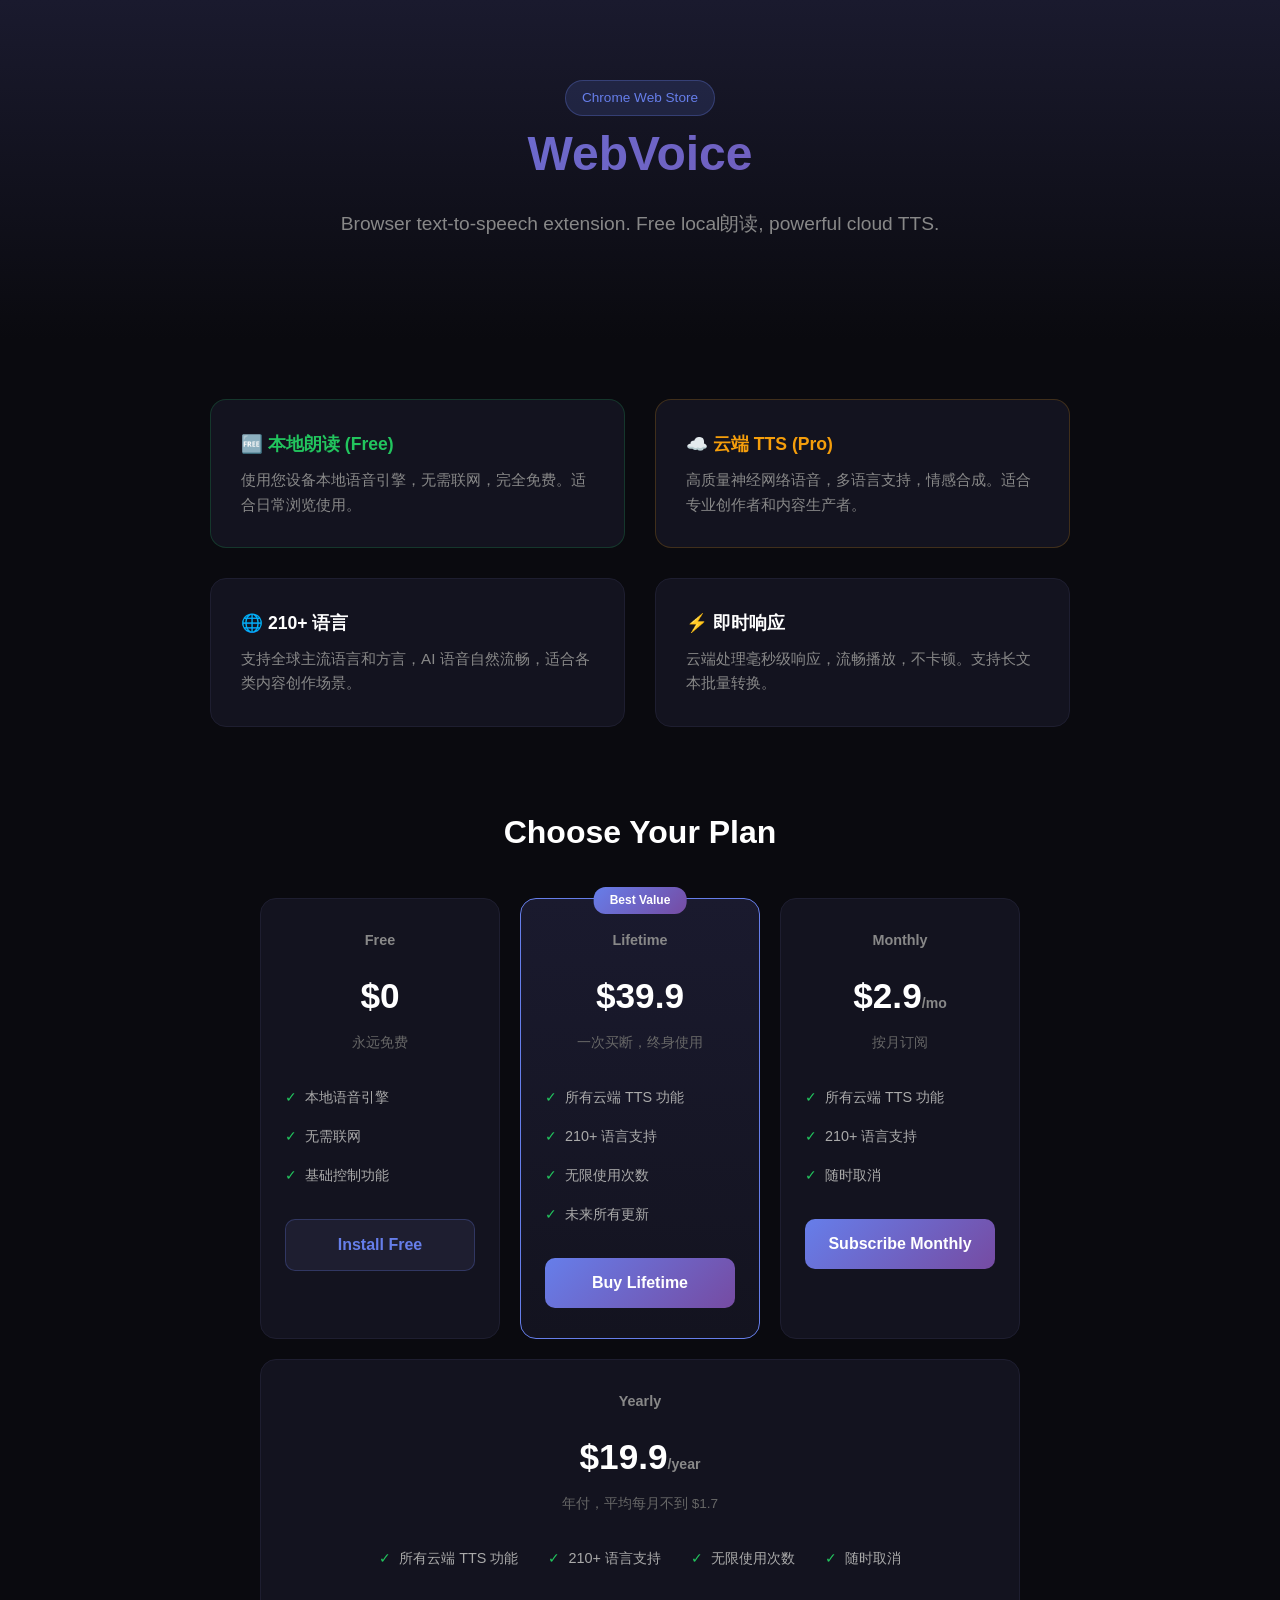
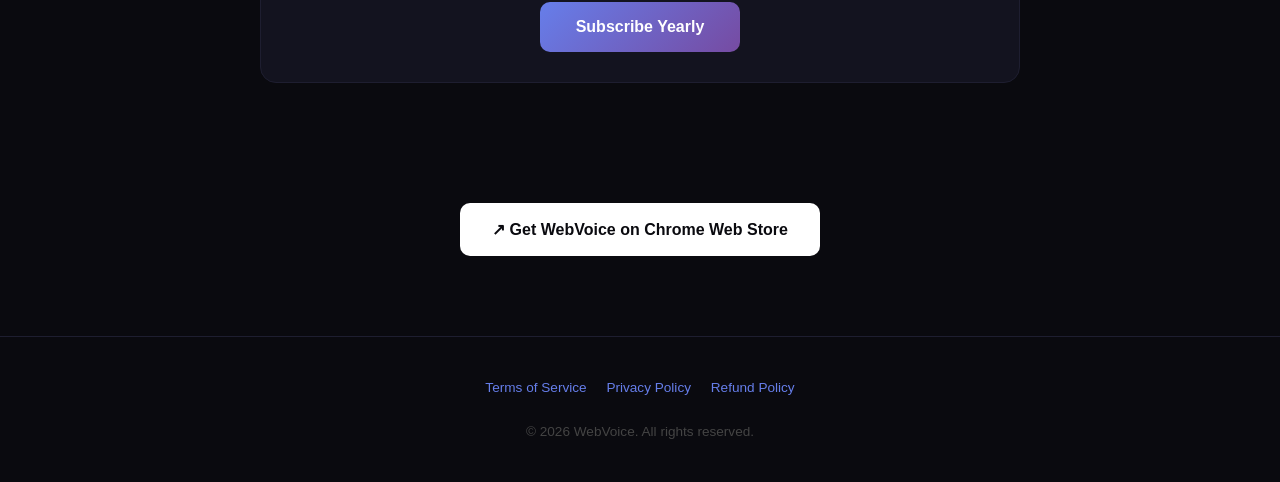
==== index.html @ ed04be39 "Initial: WebVoice landing pages" ====
<!DOCTYPE html>
<html lang="en">
<head>
    <meta charset="UTF-8">
    <meta name="viewport" content="width=device-width, initial-scale=1.0">
    <title>WebVoice – Browser TTS Extension</title>
    <style>
        * { margin: 0; padding: 0; box-sizing: border-box; }
        body {
            font-family: -apple-system, BlinkMacSystemFont, 'Segoe UI', Roboto, sans-serif;
            background: #0a0a0f;
            color: #e0e0e0;
            line-height: 1.6;
        }
        .hero {
            text-align: center;
            padding: 80px 20px 60px;
            background: linear-gradient(180deg, #1a1a2e 0%, #0a0a0f 100%);
        }
        .hero h1 {
            font-size: 3em;
            font-weight: 700;
            background: linear-gradient(135deg, #667eea 0%, #764ba2 100%);
            -webkit-background-clip: text;
            -webkit-text-fill-color: transparent;
            margin-bottom: 16px;
        }
        .hero p {
            font-size: 1.2em;
            color: #888;
            max-width: 600px;
            margin: 0 auto 40px;
        }
        .badge {
            display: inline-block;
            background: rgba(102, 126, 234, 0.15);
            color: #667eea;
            padding: 6px 16px;
            border-radius: 20px;
            font-size: 0.85em;
            border: 1px solid rgba(102, 126, 234, 0.3);
        }
        .features {
            max-width: 900px;
            margin: 0 auto;
            padding: 60px 20px;
            display: grid;
            grid-template-columns: 1fr 1fr;
            gap: 30px;
        }
        .feature {
            background: #13131f;
            border: 1px solid #1e1e30;
            border-radius: 16px;
            padding: 30px;
        }
        .feature h3 {
            color: #fff;
            margin-bottom: 10px;
            font-size: 1.1em;
        }
        .feature p { color: #888; font-size: 0.95em; }
        .feature.free { border-color: #22c55e33; }
        .feature.free h3 { color: #22c55e; }
        .feature.paid { border-color: #f59e0b33; }
        .feature.paid h3 { color: #f59e0b; }
        .pricing {
            max-width: 800px;
            margin: 0 auto;
            padding: 20px 20px 80px;
        }
        .pricing h2 {
            text-align: center;
            font-size: 2em;
            margin-bottom: 40px;
            color: #fff;
        }
        .plans {
            display: grid;
            grid-template-columns: repeat(3, 1fr);
            gap: 20px;
        }
        .plan {
            background: #13131f;
            border: 1px solid #1e1e30;
            border-radius: 16px;
            padding: 30px 24px;
            text-align: center;
            position: relative;
        }
        .plan.popular {
            border-color: #667eea;
            background: linear-gradient(180deg, #1a1a2e 0%, #13131f 100%);
        }
        .plan.popular::before {
            content: "Best Value";
            position: absolute;
            top: -12px;
            left: 50%;
            transform: translateX(-50%);
            background: linear-gradient(135deg, #667eea, #764ba2);
            color: #fff;
            padding: 4px 16px;
            border-radius: 12px;
            font-size: 0.75em;
            font-weight: 600;
        }
        .plan h3 { color: #888; font-size: 0.9em; margin-bottom: 16px; }
        .plan .price {
            font-size: 2.2em;
            font-weight: 700;
            color: #fff;
            margin-bottom: 8px;
        }
        .plan .price span { font-size: 0.4em; color: #888; }
        .plan .desc { color: #666; font-size: 0.85em; margin-bottom: 24px; }
        .plan ul {
            list-style: none;
            text-align: left;
            margin-bottom: 24px;
        }
        .plan ul li {
            padding: 8px 0;
            color: #aaa;
            font-size: 0.9em;
        }
        .plan ul li::before {
            content: "✓";
            color: #22c55e;
            margin-right: 8px;
        }
        .plan-btn {
            display: block;
            width: 100%;
            padding: 12px;
            border-radius: 10px;
            font-weight: 600;
            text-decoration: none;
            text-align: center;
            transition: all 0.2s;
        }
        .plan-btn.primary {
            background: linear-gradient(135deg, #667eea, #764ba2);
            color: #fff;
        }
        .plan-btn.primary:hover { opacity: 0.9; }
        .plan-btn.secondary {
            background: #1e1e30;
            color: #667eea;
            border: 1px solid #667eea44;
        }
        .plan-btn.secondary:hover { background: #1e1e30; border-color: #667eea; }
        .store-link {
            text-align: center;
            padding: 40px 20px 80px;
        }
        .store-link a {
            display: inline-block;
            background: #fff;
            color: #0a0a0f;
            padding: 14px 32px;
            border-radius: 10px;
            font-weight: 600;
            text-decoration: none;
            font-size: 1em;
        }
        footer {
            text-align: center;
            padding: 40px;
            color: #444;
            font-size: 0.85em;
            border-top: 1px solid #1e1e30;
        }
        footer a { color: #667eea; text-decoration: none; margin: 0 8px; }
        @media (max-width: 768px) {
            .plans { grid-template-columns: 1fr; max-width: 360px; margin: 0 auto; }
            .features { grid-template-columns: 1fr; }
            .hero h1 { font-size: 2em; }
        }
    </style>
</head>
<body>
    <div class="hero">
        <span class="badge">Chrome Web Store</span>
        <h1>WebVoice</h1>
        <p>Browser text-to-speech extension. Free local朗读, powerful cloud TTS.</p>
    </div>

    <div class="features">
        <div class="feature free">
            <h3>🆓 本地朗读 (Free)</h3>
            <p>使用您设备本地语音引擎，无需联网，完全免费。适合日常浏览使用。</p>
        </div>
        <div class="feature paid">
            <h3>☁️ 云端 TTS (Pro)</h3>
            <p>高质量神经网络语音，多语言支持，情感合成。适合专业创作者和内容生产者。</p>
        </div>
        <div class="feature">
            <h3>🌐 210+ 语言</h3>
            <p>支持全球主流语言和方言，AI 语音自然流畅，适合各类内容创作场景。</p>
        </div>
        <div class="feature">
            <h3>⚡ 即时响应</h3>
            <p>云端处理毫秒级响应，流畅播放，不卡顿。支持长文本批量转换。</p>
        </div>
    </div>

    <div class="pricing">
        <h2>Choose Your Plan</h2>
        <div class="plans">
            <div class="plan">
                <h3>Free</h3>
                <div class="price">$0</div>
                <p class="desc">永远免费</p>
                <ul>
                    <li>本地语音引擎</li>
                    <li>无需联网</li>
                    <li>基础控制功能</li>
                </ul>
                <a href="https://chrome.google.com/webstore" class="plan-btn secondary">Install Free</a>
            </div>
            <div class="plan popular">
                <h3>Lifetime</h3>
                <div class="price">$39.9</div>
                <p class="desc">一次买断，终身使用</p>
                <ul>
                    <li>所有云端 TTS 功能</li>
                    <li>210+ 语言支持</li>
                    <li>无限使用次数</li>
                    <li>未来所有更新</li>
                </ul>
                <a href="#" class="plan-btn primary" id="lifetime-btn">Buy Lifetime</a>
            </div>
            <div class="plan">
                <h3>Monthly</h3>
                <div class="price">$2.9<span>/mo</span></div>
                <p class="desc">按月订阅</p>
                <ul>
                    <li>所有云端 TTS 功能</li>
                    <li>210+ 语言支持</li>
                    <li>随时取消</li>
                </ul>
                <a href="#" class="plan-btn primary" id="monthly-btn">Subscribe Monthly</a>
            </div>
        </div>
        <div class="plans" style="margin-top: 20px;">
            <div class="plan" style="grid-column: 1 / -1;">
                <h3>Yearly</h3>
                <div class="price">$19.9<span>/year</span></div>
                <p class="desc">年付，平均每月不到 $1.7</p>
                <ul style="display: flex; gap: 30px; justify-content: center; flex-wrap: wrap;">
                    <li>所有云端 TTS 功能</li>
                    <li>210+ 语言支持</li>
                    <li>无限使用次数</li>
                    <li>随时取消</li>
                </ul>
                <a href="#" class="plan-btn primary" id="yearly-btn" style="max-width: 200px; margin: 0 auto;">Subscribe Yearly</a>
            </div>
        </div>
    </div>

    <div class="store-link">
        <a href="https://chrome.google.com/webstore" target="_blank">↗ Get WebVoice on Chrome Web Store</a>
    </div>

    <footer>
        <a href="terms.html">Terms of Service</a>
        <a href="privacy.html">Privacy Policy</a>
        <a href="refund.html">Refund Policy</a>
        <br><br>
        © 2026 WebVoice. All rights reserved.
    </footer>

    <!-- Paddle SDK -->
    <script src="https://cdn.paddle.js/paddle.js"></script>
    <script>
        // Paddle will be configured after you provide your Paddle Vendor ID
        // For now, buttons link to your Paddle pricing page
        document.getElementById('monthly-btn').href = '#monthly';
        document.getElementById('yearly-btn').href = '#yearly';
        document.getElementById('lifetime-btn').href = '#lifetime';
    </script>
</body>
</html>
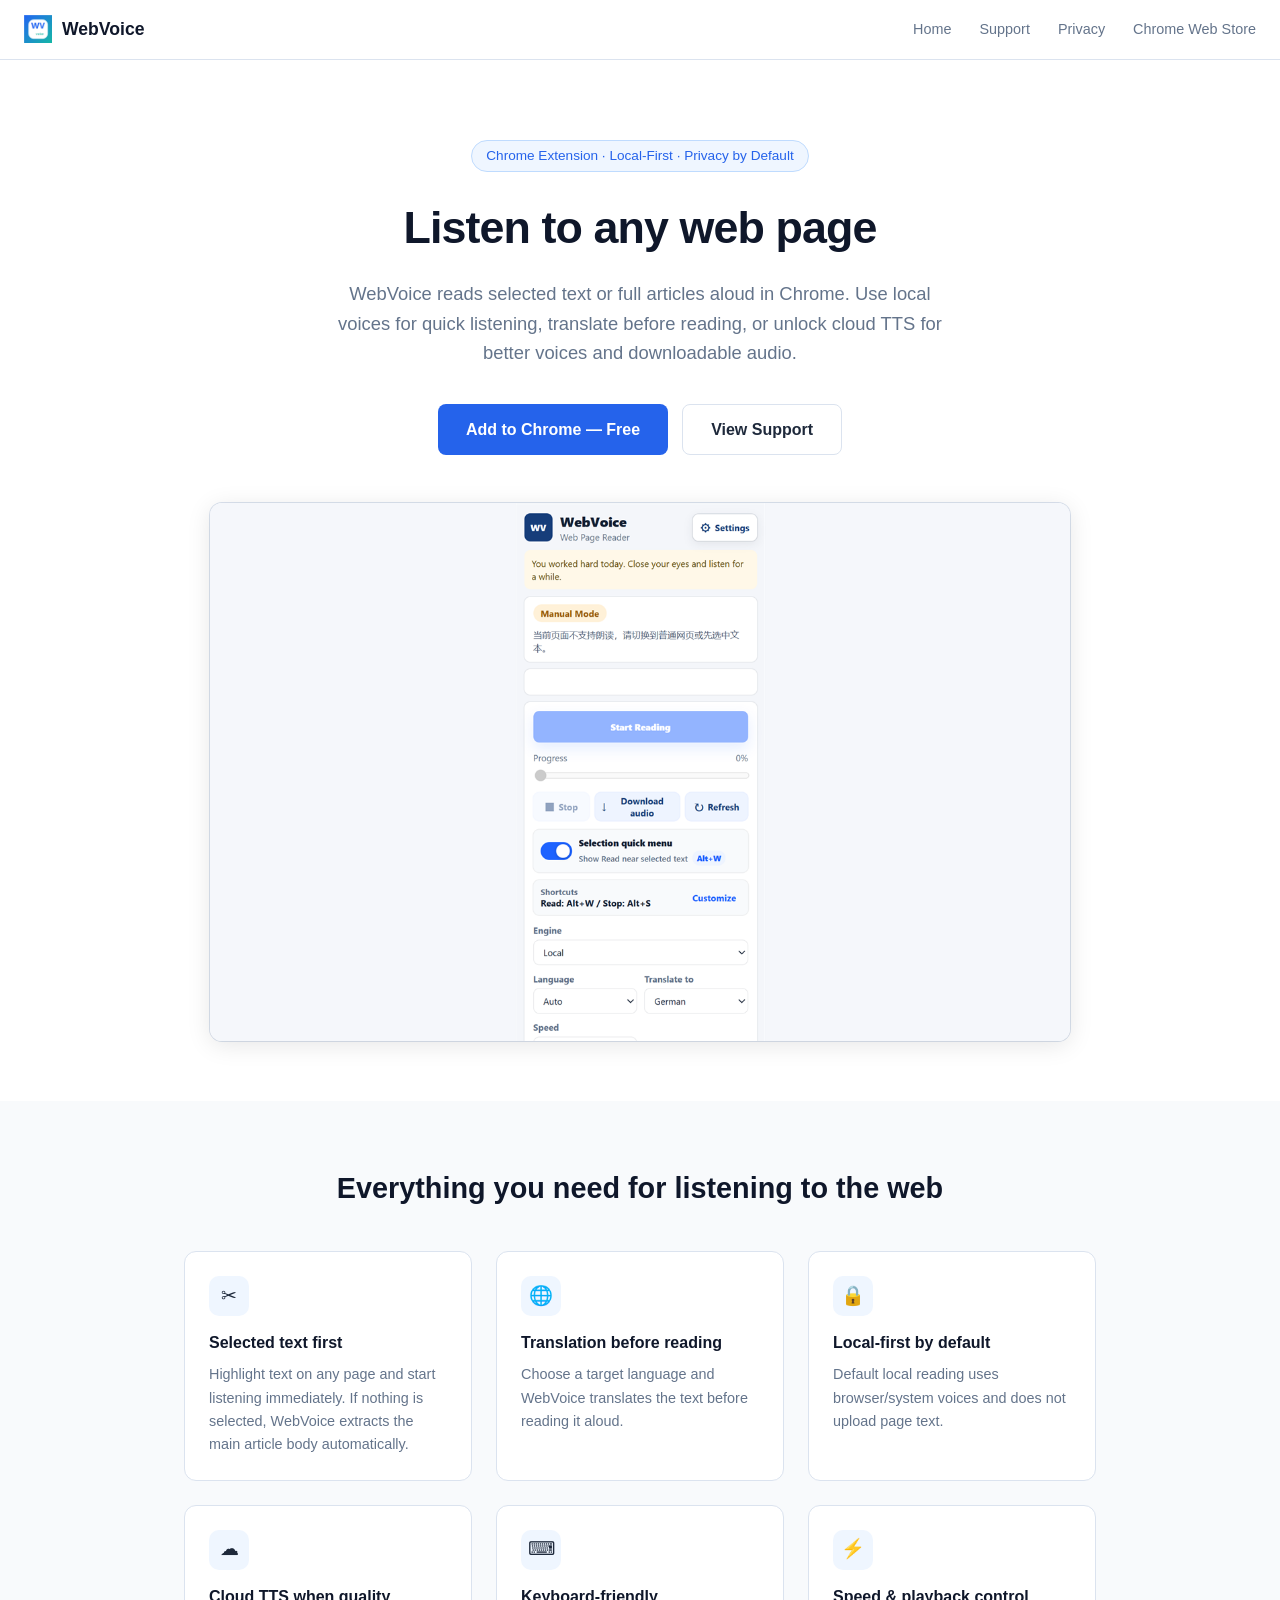
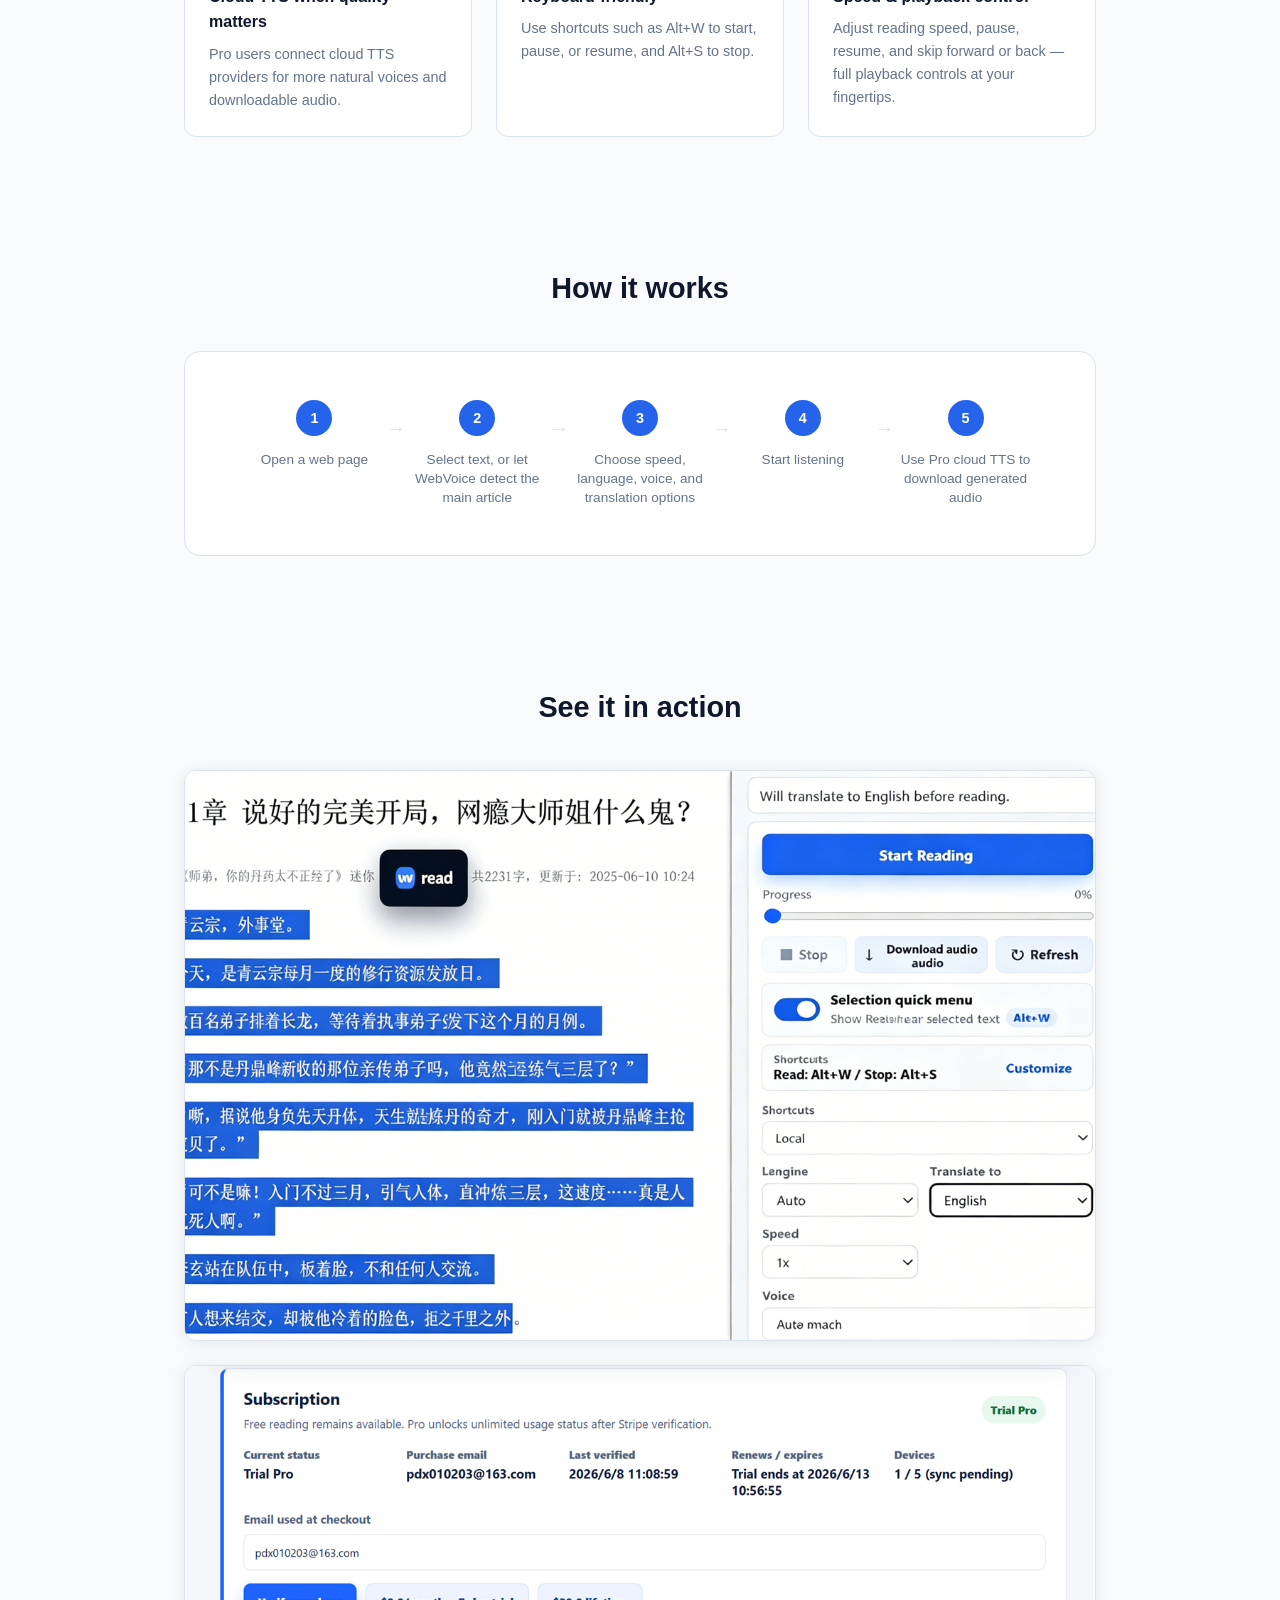
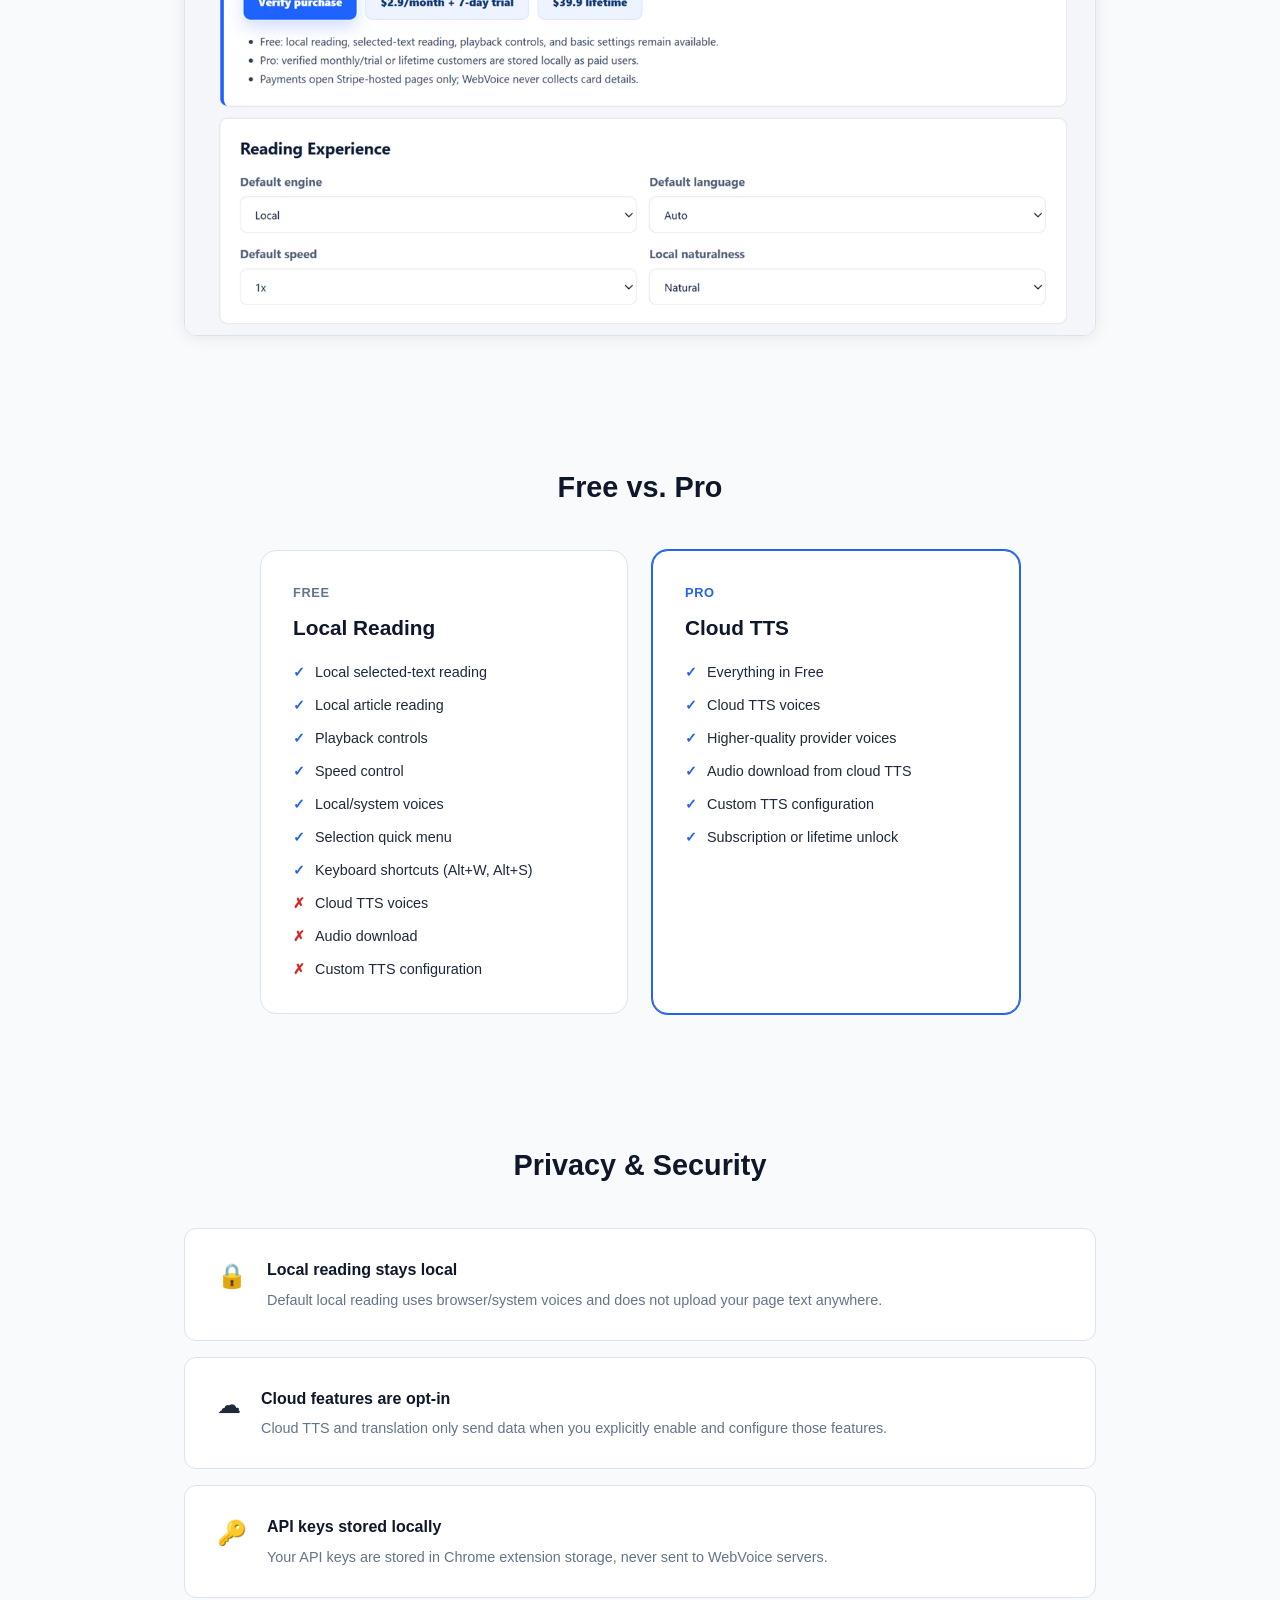
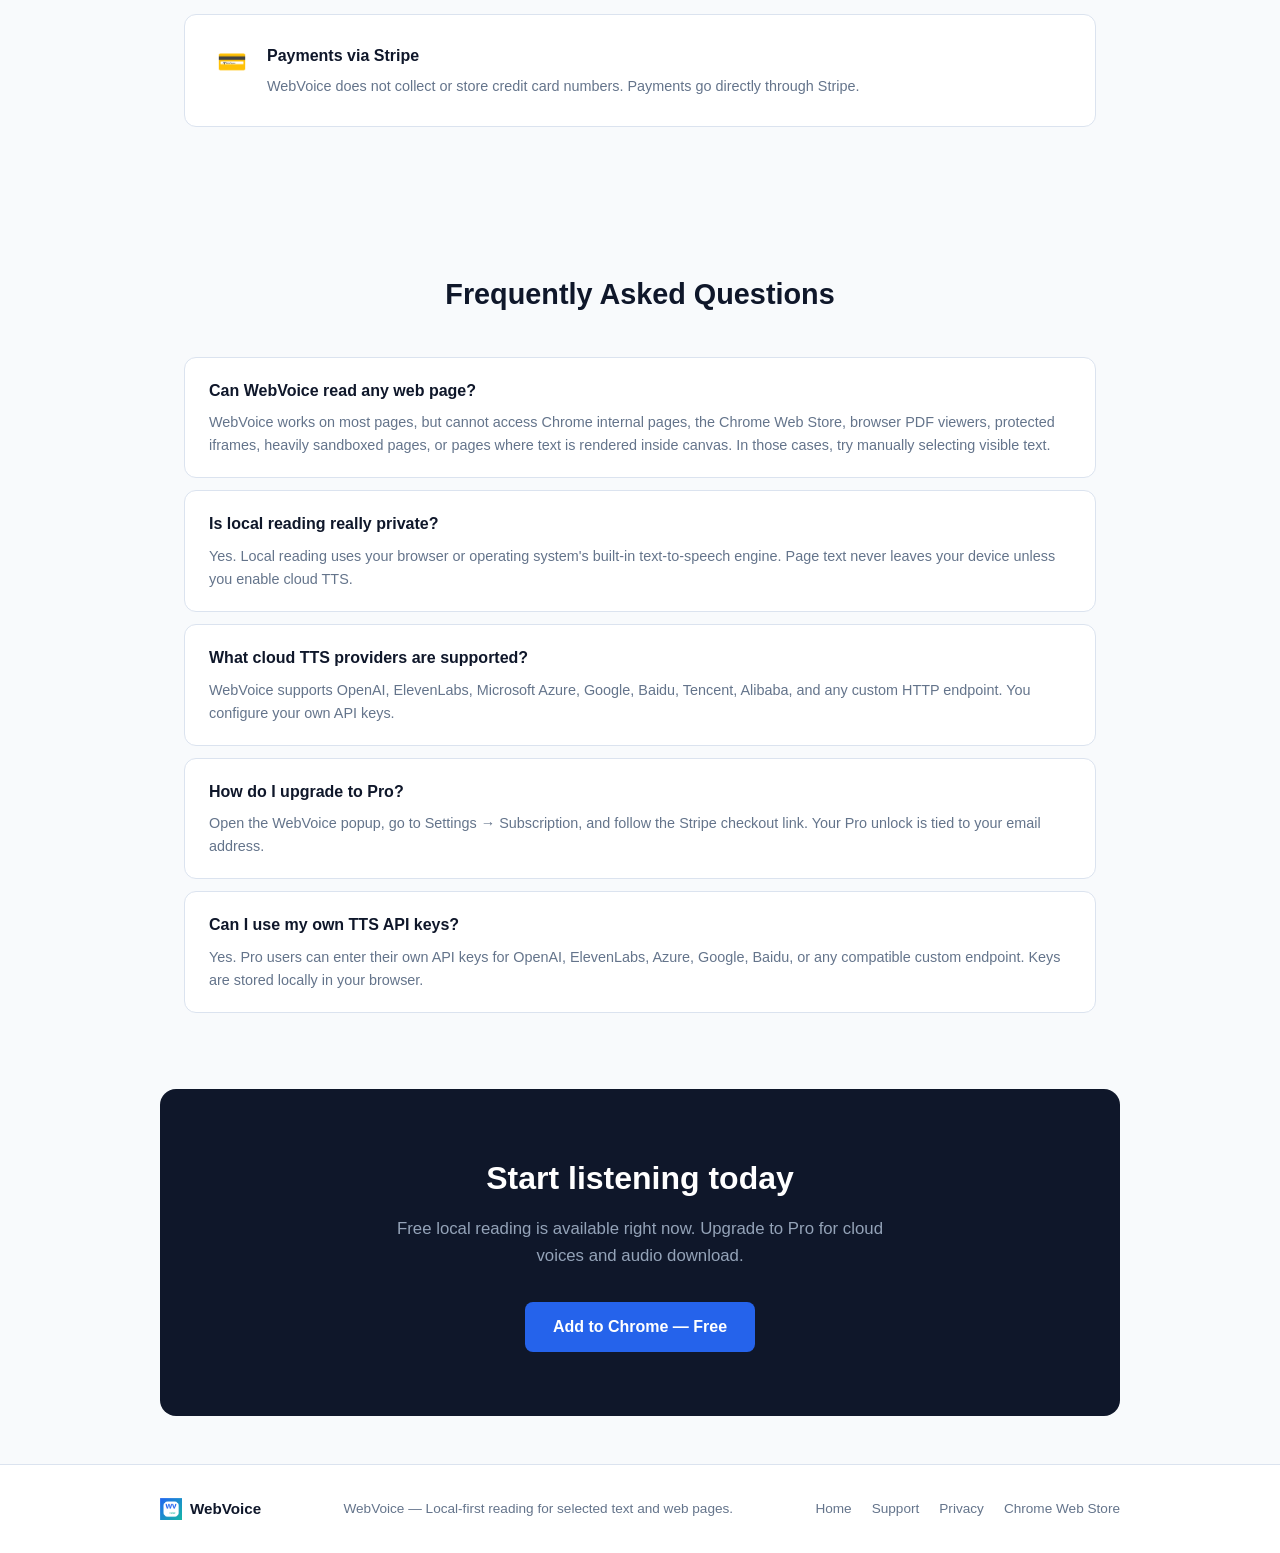
==== commit d8682e80: "Rebuild website: new homepage, support, privacy pages per 2026 brief" ====
--- a/index.html
+++ b/index.html
@@ -3,282 +3,553 @@
 <head>
     <meta charset="UTF-8">
     <meta name="viewport" content="width=device-width, initial-scale=1.0">
-    <title>WebVoice – Browser TTS Extension</title>
+    <title>WebVoice - Web Page Reader | Listen to Any Web Page</title>
+    <meta name="description" content="WebVoice is a Chrome extension that reads selected text and web pages aloud. Translate before reading, choose voices, control speed, and export cloud TTS audio.">
+    <meta name="keywords" content="web page reader, Chrome text to speech extension, read web pages aloud, listen to articles, selected text reader, webpage TTS, translate and read aloud, cloud TTS Chrome extension, download text to speech audio">
+    <meta property="og:title" content="WebVoice - Listen to Any Web Page">
+    <meta property="og:description" content="Read selected text or full articles aloud with local and cloud text-to-speech.">
+    <meta property="og:image" content="assets/promo-marquee-1400x560.png">
     <style>
         * { margin: 0; padding: 0; box-sizing: border-box; }
+        :root {
+            --brand-blue: #2563eb;
+            --deep-navy: #0f172a;
+            --text: #1e293b;
+            --muted: #64748b;
+            --surface: #ffffff;
+            --bg: #f8fafc;
+            --border: #dbe3ef;
+        }
         body {
             font-family: -apple-system, BlinkMacSystemFont, 'Segoe UI', Roboto, sans-serif;
-            background: #0a0a0f;
-            color: #e0e0e0;
+            background: var(--bg);
+            color: var(--text);
             line-height: 1.6;
         }
+        a { color: var(--brand-blue); text-decoration: none; }
+        a:hover { text-decoration: underline; }
+
+        /* Nav */
+        nav {
+            background: var(--surface);
+            border-bottom: 1px solid var(--border);
+            padding: 0 24px;
+            display: flex;
+            align-items: center;
+            justify-content: space-between;
+            height: 60px;
+            position: sticky;
+            top: 0;
+            z-index: 100;
+        }
+        .nav-brand {
+            display: flex;
+            align-items: center;
+            gap: 10px;
+            font-weight: 700;
+            font-size: 1.1em;
+            color: var(--deep-navy);
+        }
+        .nav-brand img { width: 28px; height: 28px; }
+        .nav-links { display: flex; gap: 28px; font-size: 0.9em; }
+        .nav-links a { color: var(--muted); }
+        .nav-links a:hover { color: var(--brand-blue); text-decoration: none; }
+
+        /* Hero */
         .hero {
+            background: var(--surface);
+            padding: 80px 24px 60px;
             text-align: center;
-            padding: 80px 20px 60px;
-            background: linear-gradient(180deg, #1a1a2e 0%, #0a0a0f 100%);
-        }
-        .hero h1 {
-            font-size: 3em;
-            font-weight: 700;
-            background: linear-gradient(135deg, #667eea 0%, #764ba2 100%);
-            -webkit-background-clip: text;
-            -webkit-text-fill-color: transparent;
-            margin-bottom: 16px;
-        }
-        .hero p {
-            font-size: 1.2em;
-            color: #888;
-            max-width: 600px;
-            margin: 0 auto 40px;
-        }
-        .badge {
+        }
+        .hero-badge {
             display: inline-block;
-            background: rgba(102, 126, 234, 0.15);
-            color: #667eea;
-            padding: 6px 16px;
+            background: #eff6ff;
+            color: var(--brand-blue);
+            padding: 4px 14px;
             border-radius: 20px;
             font-size: 0.85em;
-            border: 1px solid rgba(102, 126, 234, 0.3);
-        }
-        .features {
-            max-width: 900px;
-            margin: 0 auto;
-            padding: 60px 20px;
+            font-weight: 500;
+            margin-bottom: 20px;
+            border: 1px solid #bfdbfe;
+        }
+        .hero h1 {
+            font-size: 2.8em;
+            font-weight: 800;
+            color: var(--deep-navy);
+            margin-bottom: 16px;
+            letter-spacing: -0.02em;
+        }
+        .hero p {
+            font-size: 1.15em;
+            color: var(--muted);
+            max-width: 620px;
+            margin: 0 auto 36px;
+        }
+        .hero-cta {
+            display: flex;
+            gap: 14px;
+            justify-content: center;
+            flex-wrap: wrap;
+        }
+        .btn-primary {
+            background: var(--brand-blue);
+            color: white;
+            padding: 12px 28px;
+            border-radius: 8px;
+            font-weight: 600;
+            font-size: 1em;
+            display: inline-flex;
+            align-items: center;
+            gap: 8px;
+        }
+        .btn-primary:hover { background: #1d4ed8; text-decoration: none; }
+        .btn-secondary {
+            background: var(--surface);
+            color: var(--text);
+            padding: 12px 28px;
+            border-radius: 8px;
+            font-weight: 600;
+            font-size: 1em;
+            border: 1px solid var(--border);
+            display: inline-flex;
+            align-items: center;
+            gap: 8px;
+        }
+        .btn-secondary:hover { background: var(--bg); text-decoration: none; }
+        .hero-screenshot {
+            max-width: 860px;
+            margin: 48px auto 0;
+            border-radius: 12px;
+            overflow: hidden;
+            box-shadow: 0 4px 24px rgba(0,0,0,0.10), 0 0 0 1px var(--border);
+        }
+        .hero-screenshot img { width: 100%; height: auto; display: block; }
+
+        /* Section */
+        section { max-width: 960px; margin: 0 auto; padding: 64px 24px; }
+        .section-title {
+            text-align: center;
+            font-size: 1.8em;
+            font-weight: 700;
+            color: var(--deep-navy);
+            margin-bottom: 40px;
+        }
+
+        /* Features */
+        .features-grid {
+            display: grid;
+            grid-template-columns: repeat(auto-fit, minmax(260px, 1fr));
+            gap: 24px;
+        }
+        .feature-card {
+            background: var(--surface);
+            border: 1px solid var(--border);
+            border-radius: 12px;
+            padding: 24px;
+        }
+        .feature-icon {
+            width: 40px;
+            height: 40px;
+            background: #eff6ff;
+            border-radius: 10px;
+            display: flex;
+            align-items: center;
+            justify-content: center;
+            margin-bottom: 14px;
+            font-size: 1.2em;
+        }
+        .feature-card h3 { font-size: 1em; font-weight: 700; color: var(--deep-navy); margin-bottom: 8px; }
+        .feature-card p { font-size: 0.9em; color: var(--muted); }
+
+        /* How it works */
+        .how-it-works {
+            background: var(--surface);
+            border-radius: 16px;
+            border: 1px solid var(--border);
+            padding: 48px;
+            display: grid;
+            grid-template-columns: repeat(5, 1fr);
+            gap: 0;
+            text-align: center;
+        }
+        .step { position: relative; padding: 0 12px; }
+        .step-num {
+            width: 36px;
+            height: 36px;
+            background: var(--brand-blue);
+            color: white;
+            border-radius: 50%;
+            display: flex;
+            align-items: center;
+            justify-content: center;
+            font-weight: 700;
+            font-size: 0.9em;
+            margin: 0 auto 14px;
+        }
+        .step p { font-size: 0.85em; color: var(--muted); line-height: 1.4; }
+        .step-arrow {
+            position: absolute;
+            right: -10px;
+            top: 14px;
+            color: var(--border);
+            font-size: 1.2em;
+        }
+        .step:last-child .step-arrow { display: none; }
+
+        /* Screenshots */
+        .screenshots {
+            display: flex;
+            flex-direction: column;
+            gap: 24px;
+        }
+        .screenshot-img {
+            width: 100%;
+            border-radius: 12px;
+            overflow: hidden;
+            box-shadow: 0 2px 16px rgba(0,0,0,0.08);
+            border: 1px solid var(--border);
+        }
+        .screenshot-img img { width: 100%; height: auto; display: block; }
+
+        /* Free vs Pro */
+        .pricing-table {
             display: grid;
             grid-template-columns: 1fr 1fr;
-            gap: 30px;
-        }
-        .feature {
-            background: #13131f;
-            border: 1px solid #1e1e30;
+            gap: 24px;
+            max-width: 760px;
+            margin: 0 auto;
+        }
+        .pricing-card {
+            background: var(--surface);
+            border: 1px solid var(--border);
             border-radius: 16px;
-            padding: 30px;
-        }
-        .feature h3 {
-            color: #fff;
-            margin-bottom: 10px;
-            font-size: 1.1em;
-        }
-        .feature p { color: #888; font-size: 0.95em; }
-        .feature.free { border-color: #22c55e33; }
-        .feature.free h3 { color: #22c55e; }
-        .feature.paid { border-color: #f59e0b33; }
-        .feature.paid h3 { color: #f59e0b; }
-        .pricing {
-            max-width: 800px;
+            padding: 32px;
+        }
+        .pricing-card.pro {
+            border-color: var(--brand-blue);
+            box-shadow: 0 0 0 1px var(--brand-blue);
+        }
+        .pricing-label {
+            font-size: 0.8em;
+            font-weight: 700;
+            text-transform: uppercase;
+            letter-spacing: 0.05em;
+            color: var(--muted);
+            margin-bottom: 8px;
+        }
+        .pricing-card.pro .pricing-label { color: var(--brand-blue); }
+        .pricing-title { font-size: 1.3em; font-weight: 700; color: var(--deep-navy); margin-bottom: 16px; }
+        .pricing-list { list-style: none; display: flex; flex-direction: column; gap: 10px; }
+        .pricing-list li { font-size: 0.9em; color: var(--text); display: flex; align-items: center; gap: 10px; }
+        .pricing-list li::before { content: "✓"; color: var(--brand-blue); font-weight: 700; }
+        .pricing-list li.negative::before { content: "✗"; color: #dc2626; }
+
+        /* Privacy */
+        .privacy-row {
+            background: var(--surface);
+            border: 1px solid var(--border);
+            border-radius: 12px;
+            padding: 28px 32px;
+            display: flex;
+            gap: 20px;
+            align-items: flex-start;
+            margin-bottom: 16px;
+        }
+        .privacy-icon { font-size: 1.5em; flex-shrink: 0; }
+        .privacy-row h3 { font-size: 1em; font-weight: 700; color: var(--deep-navy); margin-bottom: 6px; }
+        .privacy-row p { font-size: 0.9em; color: var(--muted); }
+
+        /* FAQ */
+        .faq-item {
+            background: var(--surface);
+            border: 1px solid var(--border);
+            border-radius: 12px;
+            padding: 20px 24px;
+            margin-bottom: 12px;
+        }
+        .faq-item h3 { font-size: 1em; font-weight: 700; color: var(--deep-navy); margin-bottom: 8px; }
+        .faq-item p { font-size: 0.9em; color: var(--muted); }
+
+        /* Final CTA */
+        .final-cta {
+            background: var(--deep-navy);
+            border-radius: 16px;
+            padding: 64px 24px;
+            text-align: center;
+            color: white;
+        }
+        .final-cta h2 { font-size: 2em; font-weight: 800; margin-bottom: 12px; }
+        .final-cta p { color: #94a3b8; font-size: 1.05em; margin-bottom: 32px; max-width: 500px; margin-left: auto; margin-right: auto; }
+        .final-cta .btn-primary { background: var(--brand-blue); }
+
+        /* Footer */
+        footer {
+            background: var(--surface);
+            border-top: 1px solid var(--border);
+            padding: 32px 24px;
+        }
+        .footer-inner {
+            max-width: 960px;
             margin: 0 auto;
-            padding: 20px 20px 80px;
-        }
-        .pricing h2 {
-            text-align: center;
-            font-size: 2em;
-            margin-bottom: 40px;
-            color: #fff;
-        }
-        .plans {
-            display: grid;
-            grid-template-columns: repeat(3, 1fr);
-            gap: 20px;
-        }
-        .plan {
-            background: #13131f;
-            border: 1px solid #1e1e30;
-            border-radius: 16px;
-            padding: 30px 24px;
-            text-align: center;
-            position: relative;
-        }
-        .plan.popular {
-            border-color: #667eea;
-            background: linear-gradient(180deg, #1a1a2e 0%, #13131f 100%);
-        }
-        .plan.popular::before {
-            content: "Best Value";
-            position: absolute;
-            top: -12px;
-            left: 50%;
-            transform: translateX(-50%);
-            background: linear-gradient(135deg, #667eea, #764ba2);
-            color: #fff;
-            padding: 4px 16px;
-            border-radius: 12px;
-            font-size: 0.75em;
+            display: flex;
+            align-items: center;
+            justify-content: space-between;
+            flex-wrap: wrap;
+            gap: 16px;
+        }
+        .footer-brand {
+            display: flex;
+            align-items: center;
+            gap: 8px;
             font-weight: 600;
-        }
-        .plan h3 { color: #888; font-size: 0.9em; margin-bottom: 16px; }
-        .plan .price {
-            font-size: 2.2em;
-            font-weight: 700;
-            color: #fff;
-            margin-bottom: 8px;
-        }
-        .plan .price span { font-size: 0.4em; color: #888; }
-        .plan .desc { color: #666; font-size: 0.85em; margin-bottom: 24px; }
-        .plan ul {
-            list-style: none;
-            text-align: left;
-            margin-bottom: 24px;
-        }
-        .plan ul li {
-            padding: 8px 0;
-            color: #aaa;
-            font-size: 0.9em;
-        }
-        .plan ul li::before {
-            content: "✓";
-            color: #22c55e;
-            margin-right: 8px;
-        }
-        .plan-btn {
-            display: block;
-            width: 100%;
-            padding: 12px;
-            border-radius: 10px;
-            font-weight: 600;
-            text-decoration: none;
-            text-align: center;
-            transition: all 0.2s;
-        }
-        .plan-btn.primary {
-            background: linear-gradient(135deg, #667eea, #764ba2);
-            color: #fff;
-        }
-        .plan-btn.primary:hover { opacity: 0.9; }
-        .plan-btn.secondary {
-            background: #1e1e30;
-            color: #667eea;
-            border: 1px solid #667eea44;
-        }
-        .plan-btn.secondary:hover { background: #1e1e30; border-color: #667eea; }
-        .store-link {
-            text-align: center;
-            padding: 40px 20px 80px;
-        }
-        .store-link a {
-            display: inline-block;
-            background: #fff;
-            color: #0a0a0f;
-            padding: 14px 32px;
-            border-radius: 10px;
-            font-weight: 600;
-            text-decoration: none;
-            font-size: 1em;
-        }
-        footer {
-            text-align: center;
-            padding: 40px;
-            color: #444;
-            font-size: 0.85em;
-            border-top: 1px solid #1e1e30;
-        }
-        footer a { color: #667eea; text-decoration: none; margin: 0 8px; }
+            color: var(--deep-navy);
+            font-size: 0.95em;
+        }
+        .footer-brand img { width: 22px; height: 22px; }
+        .footer-text { font-size: 0.85em; color: var(--muted); }
+        .footer-links { display: flex; gap: 20px; font-size: 0.85em; }
+        .footer-links a { color: var(--muted); }
+        .footer-links a:hover { color: var(--brand-blue); text-decoration: none; }
+
         @media (max-width: 768px) {
-            .plans { grid-template-columns: 1fr; max-width: 360px; margin: 0 auto; }
-            .features { grid-template-columns: 1fr; }
-            .hero h1 { font-size: 2em; }
+            .how-it-works { grid-template-columns: 1fr; gap: 24px; }
+            .step-arrow { display: none; }
+            .pricing-table { grid-template-columns: 1fr; }
+            .nav-links { gap: 16px; }
         }
     </style>
 </head>
 <body>
-    <div class="hero">
-        <span class="badge">Chrome Web Store</span>
-        <h1>WebVoice</h1>
-        <p>Browser text-to-speech extension. Free local朗读, powerful cloud TTS.</p>
-    </div>
-
-    <div class="features">
-        <div class="feature free">
-            <h3>🆓 本地朗读 (Free)</h3>
-            <p>使用您设备本地语音引擎，无需联网，完全免费。适合日常浏览使用。</p>
-        </div>
-        <div class="feature paid">
-            <h3>☁️ 云端 TTS (Pro)</h3>
-            <p>高质量神经网络语音，多语言支持，情感合成。适合专业创作者和内容生产者。</p>
-        </div>
-        <div class="feature">
-            <h3>🌐 210+ 语言</h3>
-            <p>支持全球主流语言和方言，AI 语音自然流畅，适合各类内容创作场景。</p>
-        </div>
-        <div class="feature">
-            <h3>⚡ 即时响应</h3>
-            <p>云端处理毫秒级响应，流畅播放，不卡顿。支持长文本批量转换。</p>
-        </div>
-    </div>
-
-    <div class="pricing">
-        <h2>Choose Your Plan</h2>
-        <div class="plans">
-            <div class="plan">
-                <h3>Free</h3>
-                <div class="price">$0</div>
-                <p class="desc">永远免费</p>
-                <ul>
-                    <li>本地语音引擎</li>
-                    <li>无需联网</li>
-                    <li>基础控制功能</li>
-                </ul>
-                <a href="https://chrome.google.com/webstore" class="plan-btn secondary">Install Free</a>
-            </div>
-            <div class="plan popular">
-                <h3>Lifetime</h3>
-                <div class="price">$39.9</div>
-                <p class="desc">一次买断，终身使用</p>
-                <ul>
-                    <li>所有云端 TTS 功能</li>
-                    <li>210+ 语言支持</li>
-                    <li>无限使用次数</li>
-                    <li>未来所有更新</li>
-                </ul>
-                <a href="#" class="plan-btn primary" id="lifetime-btn">Buy Lifetime</a>
-            </div>
-            <div class="plan">
-                <h3>Monthly</h3>
-                <div class="price">$2.9<span>/mo</span></div>
-                <p class="desc">按月订阅</p>
-                <ul>
-                    <li>所有云端 TTS 功能</li>
-                    <li>210+ 语言支持</li>
-                    <li>随时取消</li>
-                </ul>
-                <a href="#" class="plan-btn primary" id="monthly-btn">Subscribe Monthly</a>
-            </div>
-        </div>
-        <div class="plans" style="margin-top: 20px;">
-            <div class="plan" style="grid-column: 1 / -1;">
-                <h3>Yearly</h3>
-                <div class="price">$19.9<span>/year</span></div>
-                <p class="desc">年付，平均每月不到 $1.7</p>
-                <ul style="display: flex; gap: 30px; justify-content: center; flex-wrap: wrap;">
-                    <li>所有云端 TTS 功能</li>
-                    <li>210+ 语言支持</li>
-                    <li>无限使用次数</li>
-                    <li>随时取消</li>
-                </ul>
-                <a href="#" class="plan-btn primary" id="yearly-btn" style="max-width: 200px; margin: 0 auto;">Subscribe Yearly</a>
-            </div>
-        </div>
-    </div>
-
-    <div class="store-link">
-        <a href="https://chrome.google.com/webstore" target="_blank">↗ Get WebVoice on Chrome Web Store</a>
-    </div>
-
-    <footer>
-        <a href="terms.html">Terms of Service</a>
-        <a href="privacy.html">Privacy Policy</a>
-        <a href="refund.html">Refund Policy</a>
-        <br><br>
-        © 2026 WebVoice. All rights reserved.
-    </footer>
-
-    <!-- Paddle SDK -->
-    <script src="https://cdn.paddle.js/paddle.js"></script>
-    <script>
-        // Paddle will be configured after you provide your Paddle Vendor ID
-        // For now, buttons link to your Paddle pricing page
-        document.getElementById('monthly-btn').href = '#monthly';
-        document.getElementById('yearly-btn').href = '#yearly';
-        document.getElementById('lifetime-btn').href = '#lifetime';
-    </script>
+
+<!-- Nav -->
+<nav>
+    <div class="nav-brand">
+        <img src="assets/webvoice-icon-128.png" alt="WebVoice">
+        <span>WebVoice</span>
+    </div>
+    <div class="nav-links">
+        <a href="index.html">Home</a>
+        <a href="support/">Support</a>
+        <a href="privacy/">Privacy</a>
+        <a href="CHROME_WEB_STORE_URL_HERE">Chrome Web Store</a>
+    </div>
+</nav>
+
+<!-- Hero -->
+<div class="hero">
+    <div class="hero-badge">Chrome Extension · Local-First · Privacy by Default</div>
+    <h1>Listen to any web page</h1>
+    <p>WebVoice reads selected text or full articles aloud in Chrome. Use local voices for quick listening, translate before reading, or unlock cloud TTS for better voices and downloadable audio.</p>
+    <div class="hero-cta">
+        <a href="CHROME_WEB_STORE_URL_HERE" class="btn-primary">
+            Add to Chrome — Free
+        </a>
+        <a href="support/" class="btn-secondary">
+            View Support
+        </a>
+    </div>
+    <div class="hero-screenshot">
+        <img src="assets/screenshot-popup-main-1280x800.png" alt="WebVoice main popup">
+    </div>
+</div>
+
+<!-- Features -->
+<section>
+    <h2 class="section-title">Everything you need for listening to the web</h2>
+    <div class="features-grid">
+        <div class="feature-card">
+            <div class="feature-icon">✂</div>
+            <h3>Selected text first</h3>
+            <p>Highlight text on any page and start listening immediately. If nothing is selected, WebVoice extracts the main article body automatically.</p>
+        </div>
+        <div class="feature-card">
+            <div class="feature-icon">🌐</div>
+            <h3>Translation before reading</h3>
+            <p>Choose a target language and WebVoice translates the text before reading it aloud.</p>
+        </div>
+        <div class="feature-card">
+            <div class="feature-icon">🔒</div>
+            <h3>Local-first by default</h3>
+            <p>Default local reading uses browser/system voices and does not upload page text.</p>
+        </div>
+        <div class="feature-card">
+            <div class="feature-icon">☁</div>
+            <h3>Cloud TTS when quality matters</h3>
+            <p>Pro users connect cloud TTS providers for more natural voices and downloadable audio.</p>
+        </div>
+        <div class="feature-card">
+            <div class="feature-icon">⌨</div>
+            <h3>Keyboard-friendly</h3>
+            <p>Use shortcuts such as Alt+W to start, pause, or resume, and Alt+S to stop.</p>
+        </div>
+        <div class="feature-card">
+            <div class="feature-icon">⚡</div>
+            <h3>Speed &amp; playback control</h3>
+            <p>Adjust reading speed, pause, resume, and skip forward or back — full playback controls at your fingertips.</p>
+        </div>
+    </div>
+</section>
+
+<!-- How it works -->
+<section>
+    <h2 class="section-title">How it works</h2>
+    <div class="how-it-works">
+        <div class="step">
+            <div class="step-num">1</div>
+            <p>Open a web page</p>
+            <span class="step-arrow">→</span>
+        </div>
+        <div class="step">
+            <div class="step-num">2</div>
+            <p>Select text, or let WebVoice detect the main article</p>
+            <span class="step-arrow">→</span>
+        </div>
+        <div class="step">
+            <div class="step-num">3</div>
+            <p>Choose speed, language, voice, and translation options</p>
+            <span class="step-arrow">→</span>
+        </div>
+        <div class="step">
+            <div class="step-num">4</div>
+            <p>Start listening</p>
+            <span class="step-arrow">→</span>
+        </div>
+        <div class="step">
+            <div class="step-num">5</div>
+            <p>Use Pro cloud TTS to download generated audio</p>
+        </div>
+    </div>
+</section>
+
+<!-- Screenshots -->
+<section>
+    <h2 class="section-title">See it in action</h2>
+    <div class="screenshots">
+        <div class="screenshot-img">
+            <img src="assets/screenshot-selection-translation-1280x800.png" alt="Selection and translation reading">
+        </div>
+        <div class="screenshot-img">
+            <img src="assets/screenshot-settings-subscription-1280x800.png" alt="Settings and subscription">
+        </div>
+    </div>
+</section>
+
+<!-- Free vs Pro -->
+<section>
+    <h2 class="section-title">Free vs. Pro</h2>
+    <div class="pricing-table">
+        <div class="pricing-card">
+            <div class="pricing-label">Free</div>
+            <div class="pricing-title">Local Reading</div>
+            <ul class="pricing-list">
+                <li>Local selected-text reading</li>
+                <li>Local article reading</li>
+                <li>Playback controls</li>
+                <li>Speed control</li>
+                <li>Local/system voices</li>
+                <li>Selection quick menu</li>
+                <li>Keyboard shortcuts (Alt+W, Alt+S)</li>
+                <li class="negative">Cloud TTS voices</li>
+                <li class="negative">Audio download</li>
+                <li class="negative">Custom TTS configuration</li>
+            </ul>
+        </div>
+        <div class="pricing-card pro">
+            <div class="pricing-label">Pro</div>
+            <div class="pricing-title">Cloud TTS</div>
+            <ul class="pricing-list">
+                <li>Everything in Free</li>
+                <li>Cloud TTS voices</li>
+                <li>Higher-quality provider voices</li>
+                <li>Audio download from cloud TTS</li>
+                <li>Custom TTS configuration</li>
+                <li>Subscription or lifetime unlock</li>
+            </ul>
+        </div>
+    </div>
+</section>
+
+<!-- Privacy -->
+<section>
+    <h2 class="section-title">Privacy &amp; Security</h2>
+    <div class="privacy-row">
+        <div class="privacy-icon">🔒</div>
+        <div>
+            <h3>Local reading stays local</h3>
+            <p>Default local reading uses browser/system voices and does not upload your page text anywhere.</p>
+        </div>
+    </div>
+    <div class="privacy-row">
+        <div class="privacy-icon">☁</div>
+        <div>
+            <h3>Cloud features are opt-in</h3>
+            <p>Cloud TTS and translation only send data when you explicitly enable and configure those features.</p>
+        </div>
+    </div>
+    <div class="privacy-row">
+        <div class="privacy-icon">🔑</div>
+        <div>
+            <h3>API keys stored locally</h3>
+            <p>Your API keys are stored in Chrome extension storage, never sent to WebVoice servers.</p>
+        </div>
+    </div>
+    <div class="privacy-row">
+        <div class="privacy-icon">💳</div>
+        <div>
+            <h3>Payments via Stripe</h3>
+            <p>WebVoice does not collect or store credit card numbers. Payments go directly through Stripe.</p>
+        </div>
+    </div>
+</section>
+
+<!-- FAQ -->
+<section>
+    <h2 class="section-title">Frequently Asked Questions</h2>
+    <div class="faq-item">
+        <h3>Can WebVoice read any web page?</h3>
+        <p>WebVoice works on most pages, but cannot access Chrome internal pages, the Chrome Web Store, browser PDF viewers, protected iframes, heavily sandboxed pages, or pages where text is rendered inside canvas. In those cases, try manually selecting visible text.</p>
+    </div>
+    <div class="faq-item">
+        <h3>Is local reading really private?</h3>
+        <p>Yes. Local reading uses your browser or operating system's built-in text-to-speech engine. Page text never leaves your device unless you enable cloud TTS.</p>
+    </div>
+    <div class="faq-item">
+        <h3>What cloud TTS providers are supported?</h3>
+        <p>WebVoice supports OpenAI, ElevenLabs, Microsoft Azure, Google, Baidu, Tencent, Alibaba, and any custom HTTP endpoint. You configure your own API keys.</p>
+    </div>
+    <div class="faq-item">
+        <h3>How do I upgrade to Pro?</h3>
+        <p>Open the WebVoice popup, go to Settings → Subscription, and follow the Stripe checkout link. Your Pro unlock is tied to your email address.</p>
+    </div>
+    <div class="faq-item">
+        <h3>Can I use my own TTS API keys?</h3>
+        <p>Yes. Pro users can enter their own API keys for OpenAI, ElevenLabs, Azure, Google, Baidu, or any compatible custom endpoint. Keys are stored locally in your browser.</p>
+    </div>
+</section>
+
+<!-- Final CTA -->
+<div class="final-cta" style="max-width:960px;margin:0 auto 48px;border-radius:16px;">
+    <h2>Start listening today</h2>
+    <p>Free local reading is available right now. Upgrade to Pro for cloud voices and audio download.</p>
+    <a href="CHROME_WEB_STORE_URL_HERE" class="btn-primary">Add to Chrome — Free</a>
+</div>
+
+<!-- Footer -->
+<footer>
+    <div class="footer-inner">
+        <div class="footer-brand">
+            <img src="assets/webvoice-icon-128.png" alt="WebVoice">
+            <span>WebVoice</span>
+        </div>
+        <div class="footer-text">WebVoice — Local-first reading for selected text and web pages.</div>
+        <div class="footer-links">
+            <a href="index.html">Home</a>
+            <a href="support/">Support</a>
+            <a href="privacy/">Privacy</a>
+            <a href="CHROME_WEB_STORE_URL_HERE">Chrome Web Store</a>
+        </div>
+    </div>
+</footer>
+
 </body>
-</html>+</html>
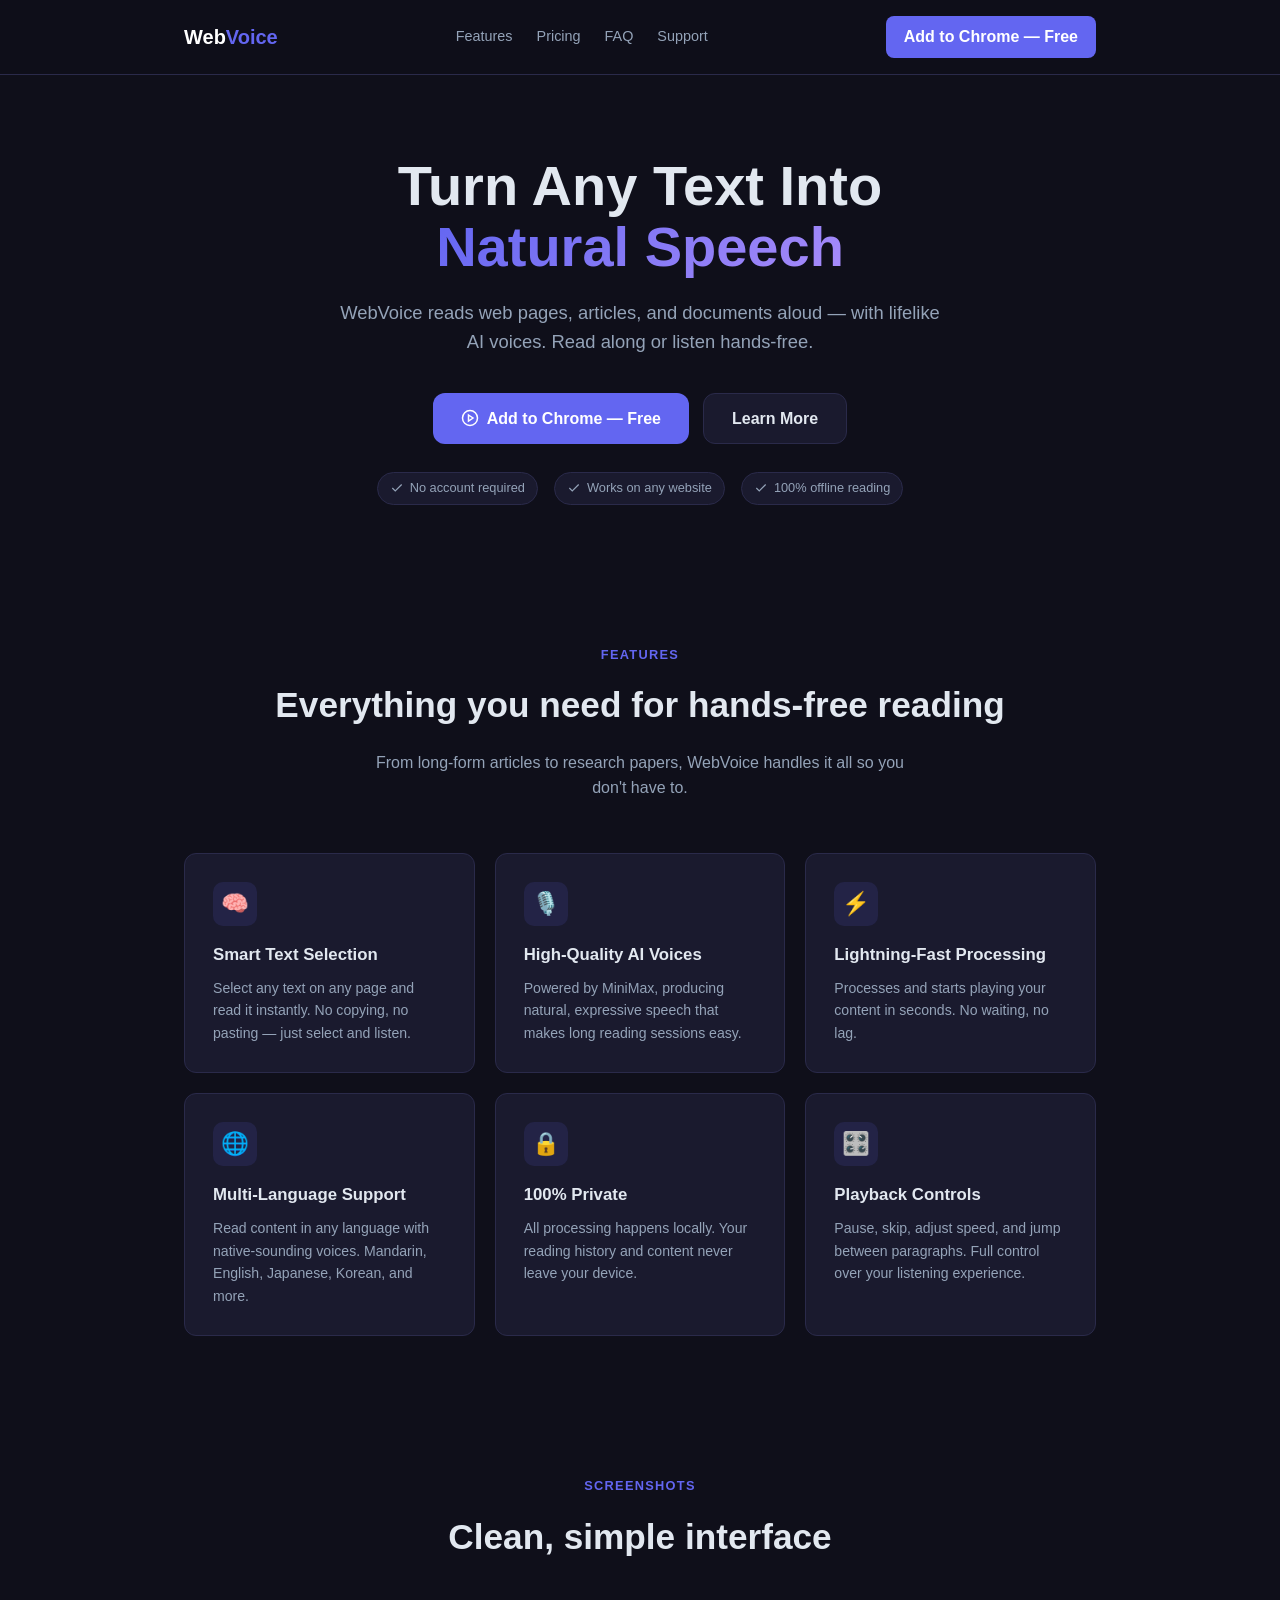
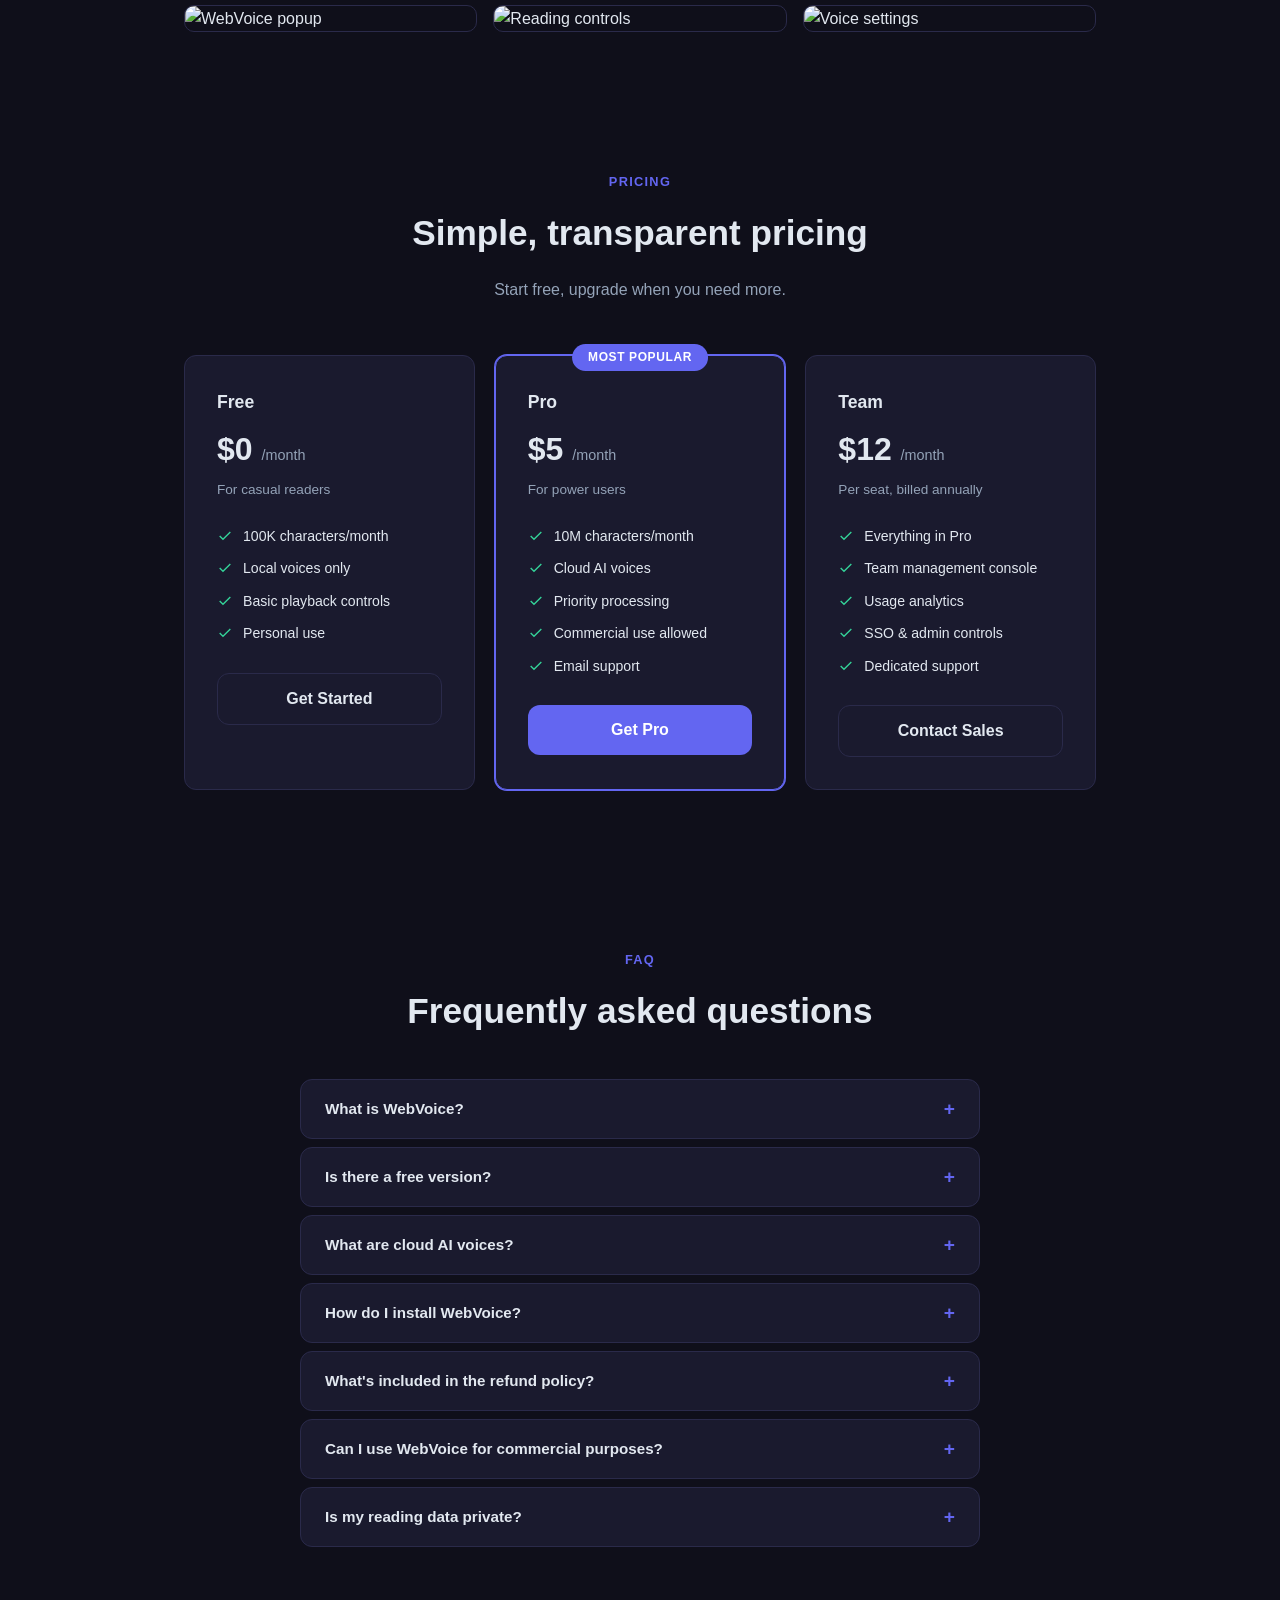
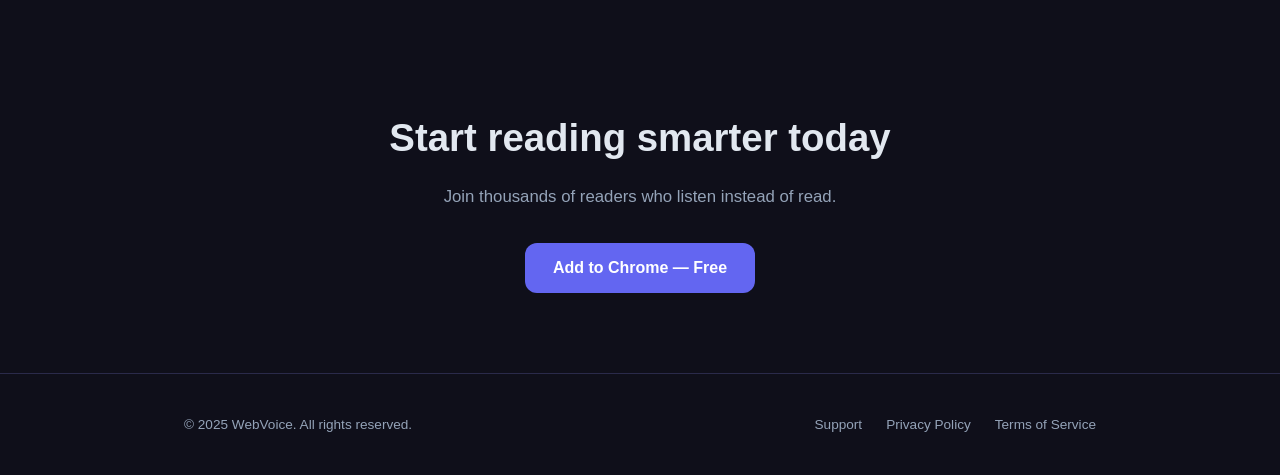
==== commit db478f5b: "Rebuild: English landing pages, support, privacy, terms, refund" ====
--- a/index.html
+++ b/index.html
@@ -1,555 +1,489 @@
 <!DOCTYPE html>
 <html lang="en">
 <head>
-    <meta charset="UTF-8">
-    <meta name="viewport" content="width=device-width, initial-scale=1.0">
-    <title>WebVoice - Web Page Reader | Listen to Any Web Page</title>
-    <meta name="description" content="WebVoice is a Chrome extension that reads selected text and web pages aloud. Translate before reading, choose voices, control speed, and export cloud TTS audio.">
-    <meta name="keywords" content="web page reader, Chrome text to speech extension, read web pages aloud, listen to articles, selected text reader, webpage TTS, translate and read aloud, cloud TTS Chrome extension, download text to speech audio">
-    <meta property="og:title" content="WebVoice - Listen to Any Web Page">
-    <meta property="og:description" content="Read selected text or full articles aloud with local and cloud text-to-speech.">
-    <meta property="og:image" content="assets/promo-marquee-1400x560.png">
-    <style>
-        * { margin: 0; padding: 0; box-sizing: border-box; }
-        :root {
-            --brand-blue: #2563eb;
-            --deep-navy: #0f172a;
-            --text: #1e293b;
-            --muted: #64748b;
-            --surface: #ffffff;
-            --bg: #f8fafc;
-            --border: #dbe3ef;
-        }
-        body {
-            font-family: -apple-system, BlinkMacSystemFont, 'Segoe UI', Roboto, sans-serif;
-            background: var(--bg);
-            color: var(--text);
-            line-height: 1.6;
-        }
-        a { color: var(--brand-blue); text-decoration: none; }
-        a:hover { text-decoration: underline; }
-
-        /* Nav */
-        nav {
-            background: var(--surface);
-            border-bottom: 1px solid var(--border);
-            padding: 0 24px;
-            display: flex;
-            align-items: center;
-            justify-content: space-between;
-            height: 60px;
-            position: sticky;
-            top: 0;
-            z-index: 100;
-        }
-        .nav-brand {
-            display: flex;
-            align-items: center;
-            gap: 10px;
-            font-weight: 700;
-            font-size: 1.1em;
-            color: var(--deep-navy);
-        }
-        .nav-brand img { width: 28px; height: 28px; }
-        .nav-links { display: flex; gap: 28px; font-size: 0.9em; }
-        .nav-links a { color: var(--muted); }
-        .nav-links a:hover { color: var(--brand-blue); text-decoration: none; }
-
-        /* Hero */
-        .hero {
-            background: var(--surface);
-            padding: 80px 24px 60px;
-            text-align: center;
-        }
-        .hero-badge {
-            display: inline-block;
-            background: #eff6ff;
-            color: var(--brand-blue);
-            padding: 4px 14px;
-            border-radius: 20px;
-            font-size: 0.85em;
-            font-weight: 500;
-            margin-bottom: 20px;
-            border: 1px solid #bfdbfe;
-        }
-        .hero h1 {
-            font-size: 2.8em;
-            font-weight: 800;
-            color: var(--deep-navy);
-            margin-bottom: 16px;
-            letter-spacing: -0.02em;
-        }
-        .hero p {
-            font-size: 1.15em;
-            color: var(--muted);
-            max-width: 620px;
-            margin: 0 auto 36px;
-        }
-        .hero-cta {
-            display: flex;
-            gap: 14px;
-            justify-content: center;
-            flex-wrap: wrap;
-        }
-        .btn-primary {
-            background: var(--brand-blue);
-            color: white;
-            padding: 12px 28px;
-            border-radius: 8px;
-            font-weight: 600;
-            font-size: 1em;
-            display: inline-flex;
-            align-items: center;
-            gap: 8px;
-        }
-        .btn-primary:hover { background: #1d4ed8; text-decoration: none; }
-        .btn-secondary {
-            background: var(--surface);
-            color: var(--text);
-            padding: 12px 28px;
-            border-radius: 8px;
-            font-weight: 600;
-            font-size: 1em;
-            border: 1px solid var(--border);
-            display: inline-flex;
-            align-items: center;
-            gap: 8px;
-        }
-        .btn-secondary:hover { background: var(--bg); text-decoration: none; }
-        .hero-screenshot {
-            max-width: 860px;
-            margin: 48px auto 0;
-            border-radius: 12px;
-            overflow: hidden;
-            box-shadow: 0 4px 24px rgba(0,0,0,0.10), 0 0 0 1px var(--border);
-        }
-        .hero-screenshot img { width: 100%; height: auto; display: block; }
-
-        /* Section */
-        section { max-width: 960px; margin: 0 auto; padding: 64px 24px; }
-        .section-title {
-            text-align: center;
-            font-size: 1.8em;
-            font-weight: 700;
-            color: var(--deep-navy);
-            margin-bottom: 40px;
-        }
-
-        /* Features */
-        .features-grid {
-            display: grid;
-            grid-template-columns: repeat(auto-fit, minmax(260px, 1fr));
-            gap: 24px;
-        }
-        .feature-card {
-            background: var(--surface);
-            border: 1px solid var(--border);
-            border-radius: 12px;
-            padding: 24px;
-        }
-        .feature-icon {
-            width: 40px;
-            height: 40px;
-            background: #eff6ff;
-            border-radius: 10px;
-            display: flex;
-            align-items: center;
-            justify-content: center;
-            margin-bottom: 14px;
-            font-size: 1.2em;
-        }
-        .feature-card h3 { font-size: 1em; font-weight: 700; color: var(--deep-navy); margin-bottom: 8px; }
-        .feature-card p { font-size: 0.9em; color: var(--muted); }
-
-        /* How it works */
-        .how-it-works {
-            background: var(--surface);
-            border-radius: 16px;
-            border: 1px solid var(--border);
-            padding: 48px;
-            display: grid;
-            grid-template-columns: repeat(5, 1fr);
-            gap: 0;
-            text-align: center;
-        }
-        .step { position: relative; padding: 0 12px; }
-        .step-num {
-            width: 36px;
-            height: 36px;
-            background: var(--brand-blue);
-            color: white;
-            border-radius: 50%;
-            display: flex;
-            align-items: center;
-            justify-content: center;
-            font-weight: 700;
-            font-size: 0.9em;
-            margin: 0 auto 14px;
-        }
-        .step p { font-size: 0.85em; color: var(--muted); line-height: 1.4; }
-        .step-arrow {
-            position: absolute;
-            right: -10px;
-            top: 14px;
-            color: var(--border);
-            font-size: 1.2em;
-        }
-        .step:last-child .step-arrow { display: none; }
-
-        /* Screenshots */
-        .screenshots {
-            display: flex;
-            flex-direction: column;
-            gap: 24px;
-        }
-        .screenshot-img {
-            width: 100%;
-            border-radius: 12px;
-            overflow: hidden;
-            box-shadow: 0 2px 16px rgba(0,0,0,0.08);
-            border: 1px solid var(--border);
-        }
-        .screenshot-img img { width: 100%; height: auto; display: block; }
-
-        /* Free vs Pro */
-        .pricing-table {
-            display: grid;
-            grid-template-columns: 1fr 1fr;
-            gap: 24px;
-            max-width: 760px;
-            margin: 0 auto;
-        }
-        .pricing-card {
-            background: var(--surface);
-            border: 1px solid var(--border);
-            border-radius: 16px;
-            padding: 32px;
-        }
-        .pricing-card.pro {
-            border-color: var(--brand-blue);
-            box-shadow: 0 0 0 1px var(--brand-blue);
-        }
-        .pricing-label {
-            font-size: 0.8em;
-            font-weight: 700;
-            text-transform: uppercase;
-            letter-spacing: 0.05em;
-            color: var(--muted);
-            margin-bottom: 8px;
-        }
-        .pricing-card.pro .pricing-label { color: var(--brand-blue); }
-        .pricing-title { font-size: 1.3em; font-weight: 700; color: var(--deep-navy); margin-bottom: 16px; }
-        .pricing-list { list-style: none; display: flex; flex-direction: column; gap: 10px; }
-        .pricing-list li { font-size: 0.9em; color: var(--text); display: flex; align-items: center; gap: 10px; }
-        .pricing-list li::before { content: "✓"; color: var(--brand-blue); font-weight: 700; }
-        .pricing-list li.negative::before { content: "✗"; color: #dc2626; }
-
-        /* Privacy */
-        .privacy-row {
-            background: var(--surface);
-            border: 1px solid var(--border);
-            border-radius: 12px;
-            padding: 28px 32px;
-            display: flex;
-            gap: 20px;
-            align-items: flex-start;
-            margin-bottom: 16px;
-        }
-        .privacy-icon { font-size: 1.5em; flex-shrink: 0; }
-        .privacy-row h3 { font-size: 1em; font-weight: 700; color: var(--deep-navy); margin-bottom: 6px; }
-        .privacy-row p { font-size: 0.9em; color: var(--muted); }
-
-        /* FAQ */
-        .faq-item {
-            background: var(--surface);
-            border: 1px solid var(--border);
-            border-radius: 12px;
-            padding: 20px 24px;
-            margin-bottom: 12px;
-        }
-        .faq-item h3 { font-size: 1em; font-weight: 700; color: var(--deep-navy); margin-bottom: 8px; }
-        .faq-item p { font-size: 0.9em; color: var(--muted); }
-
-        /* Final CTA */
-        .final-cta {
-            background: var(--deep-navy);
-            border-radius: 16px;
-            padding: 64px 24px;
-            text-align: center;
-            color: white;
-        }
-        .final-cta h2 { font-size: 2em; font-weight: 800; margin-bottom: 12px; }
-        .final-cta p { color: #94a3b8; font-size: 1.05em; margin-bottom: 32px; max-width: 500px; margin-left: auto; margin-right: auto; }
-        .final-cta .btn-primary { background: var(--brand-blue); }
-
-        /* Footer */
-        footer {
-            background: var(--surface);
-            border-top: 1px solid var(--border);
-            padding: 32px 24px;
-        }
-        .footer-inner {
-            max-width: 960px;
-            margin: 0 auto;
-            display: flex;
-            align-items: center;
-            justify-content: space-between;
-            flex-wrap: wrap;
-            gap: 16px;
-        }
-        .footer-brand {
-            display: flex;
-            align-items: center;
-            gap: 8px;
-            font-weight: 600;
-            color: var(--deep-navy);
-            font-size: 0.95em;
-        }
-        .footer-brand img { width: 22px; height: 22px; }
-        .footer-text { font-size: 0.85em; color: var(--muted); }
-        .footer-links { display: flex; gap: 20px; font-size: 0.85em; }
-        .footer-links a { color: var(--muted); }
-        .footer-links a:hover { color: var(--brand-blue); text-decoration: none; }
-
-        @media (max-width: 768px) {
-            .how-it-works { grid-template-columns: 1fr; gap: 24px; }
-            .step-arrow { display: none; }
-            .pricing-table { grid-template-columns: 1fr; }
-            .nav-links { gap: 16px; }
-        }
-    </style>
+  <meta charset="UTF-8">
+  <meta name="viewport" content="width=device-width, initial-scale=1.0">
+  <title>WebVoice — AI Reading Assistant for Chrome</title>
+  <style>
+    *, *::before, *::after { box-sizing: border-box; margin: 0; padding: 0; }
+    :root {
+      --brand: #6366f1;
+      --brand-dark: #4f46e5;
+      --bg: #0f0f1a;
+      --surface: #1a1a2e;
+      --border: #2a2a4a;
+      --text: #e2e8f0;
+      --muted: #94a3b8;
+      --accent: #818cf8;
+      --radius: 12px;
+    }
+    html { scroll-behavior: smooth; }
+    body {
+      font-family: -apple-system, BlinkMacSystemFont, 'Segoe UI', Roboto, sans-serif;
+      background: var(--bg);
+      color: var(--text);
+      line-height: 1.6;
+      min-height: 100vh;
+    }
+    a { color: var(--accent); text-decoration: none; }
+    a:hover { text-decoration: underline; }
+    .container { max-width: 960px; margin: 0 auto; padding: 0 24px; }
+
+    /* Nav */
+    nav {
+      position: sticky; top: 0; z-index: 100;
+      background: rgba(15,15,26,0.85);
+      backdrop-filter: blur(12px);
+      border-bottom: 1px solid var(--border);
+      padding: 16px 0;
+    }
+    nav .container { display: flex; align-items: center; justify-content: space-between; }
+    .logo { font-size: 1.25rem; font-weight: 700; color: #fff; }
+    .logo span { color: var(--brand); }
+    .nav-links { display: flex; gap: 24px; font-size: 0.9rem; }
+    .nav-links a { color: var(--muted); }
+    .nav-links a:hover { color: var(--text); text-decoration: none; }
+    .nav-cta {
+      background: var(--brand);
+      color: #fff !important;
+      padding: 8px 18px;
+      border-radius: 8px;
+      font-weight: 600;
+      transition: background 0.2s;
+    }
+    .nav-cta:hover { background: var(--brand-dark); text-decoration: none !important; }
+
+    /* Hero */
+    .hero {
+      text-align: center;
+      padding: 80px 0 60px;
+    }
+    .hero h1 {
+      font-size: clamp(2.2rem, 5vw, 3.5rem);
+      font-weight: 800;
+      line-height: 1.1;
+      margin-bottom: 20px;
+    }
+    .hero h1 .highlight {
+      background: linear-gradient(135deg, var(--brand), #a78bfa);
+      -webkit-background-clip: text;
+      -webkit-text-fill-color: transparent;
+    }
+    .hero p {
+      font-size: 1.15rem;
+      color: var(--muted);
+      max-width: 600px;
+      margin: 0 auto 36px;
+    }
+    .hero-actions { display: flex; gap: 14px; justify-content: center; flex-wrap: wrap; }
+    .btn {
+      display: inline-flex; align-items: center; gap: 8px;
+      padding: 12px 28px;
+      border-radius: var(--radius);
+      font-weight: 600;
+      font-size: 1rem;
+      transition: all 0.2s;
+      cursor: pointer;
+      border: none;
+    }
+    .btn-primary { background: var(--brand); color: #fff; }
+    .btn-primary:hover { background: var(--brand-dark); transform: translateY(-1px); }
+    .btn-secondary { background: var(--surface); color: var(--text); border: 1px solid var(--border); }
+    .btn-secondary:hover { border-color: var(--accent); }
+
+    /* Badges */
+    .badges { display: flex; gap: 16px; justify-content: center; flex-wrap: wrap; margin-top: 28px; }
+    .badge {
+      display: inline-flex; align-items: center; gap: 6px;
+      font-size: 0.8rem; color: var(--muted);
+      background: var(--surface);
+      border: 1px solid var(--border);
+      padding: 5px 12px;
+      border-radius: 20px;
+    }
+    .badge svg { width: 14px; height: 14px; }
+
+    /* Features */
+    .features { padding: 80px 0; }
+    .section-label {
+      text-align: center;
+      font-size: 0.8rem; font-weight: 600;
+      letter-spacing: 0.1em; text-transform: uppercase;
+      color: var(--brand);
+      margin-bottom: 12px;
+    }
+    .section-title {
+      text-align: center;
+      font-size: clamp(1.6rem, 3vw, 2.2rem);
+      font-weight: 700;
+      margin-bottom: 16px;
+    }
+    .section-sub {
+      text-align: center;
+      color: var(--muted);
+      max-width: 560px;
+      margin: 0 auto 52px;
+    }
+    .features-grid {
+      display: grid;
+      grid-template-columns: repeat(auto-fit, minmax(260px, 1fr));
+      gap: 20px;
+    }
+    .feature-card {
+      background: var(--surface);
+      border: 1px solid var(--border);
+      border-radius: var(--radius);
+      padding: 28px;
+      transition: border-color 0.2s, transform 0.2s;
+    }
+    .feature-card:hover { border-color: var(--brand); transform: translateY(-2px); }
+    .feature-icon {
+      width: 44px; height: 44px;
+      background: rgba(99,102,241,0.12);
+      border-radius: 10px;
+      display: flex; align-items: center; justify-content: center;
+      margin-bottom: 16px;
+      font-size: 1.4rem;
+    }
+    .feature-card h3 { font-size: 1.05rem; font-weight: 600; margin-bottom: 8px; }
+    .feature-card p { font-size: 0.88rem; color: var(--muted); }
+
+    /* Screenshots */
+    .screenshots { padding: 60px 0; }
+    .screenshot-grid {
+      display: grid;
+      grid-template-columns: repeat(3, 1fr);
+      gap: 16px;
+      margin-top: 40px;
+    }
+    .screenshot-grid img {
+      width: 100%; border-radius: 10px;
+      border: 1px solid var(--border);
+      transition: border-color 0.2s, transform 0.2s;
+    }
+    .screenshot-grid img:hover { border-color: var(--brand); transform: scale(1.02); }
+
+    /* Pricing */
+    .pricing { padding: 80px 0; }
+    .pricing-grid {
+      display: grid;
+      grid-template-columns: repeat(auto-fit, minmax(280px, 1fr));
+      gap: 20px;
+      margin-top: 40px;
+    }
+    .plan {
+      background: var(--surface);
+      border: 1px solid var(--border);
+      border-radius: var(--radius);
+      padding: 32px;
+      position: relative;
+    }
+    .plan.popular {
+      border-color: var(--brand);
+      box-shadow: 0 0 0 1px var(--brand);
+    }
+    .plan-badge {
+      position: absolute; top: -12px; left: 50%; transform: translateX(-50%);
+      background: var(--brand);
+      color: #fff;
+      font-size: 0.75rem; font-weight: 700;
+      padding: 4px 16px;
+      border-radius: 20px;
+      letter-spacing: 0.05em;
+    }
+    .plan h3 { font-size: 1.1rem; font-weight: 600; margin-bottom: 8px; }
+    .plan .price { font-size: 2rem; font-weight: 800; margin-bottom: 4px; }
+    .plan .price span { font-size: 0.9rem; font-weight: 400; color: var(--muted); }
+    .plan .desc { font-size: 0.85rem; color: var(--muted); margin-bottom: 24px; }
+    .plan ul { list-style: none; display: flex; flex-direction: column; gap: 10px; margin-bottom: 28px; }
+    .plan ul li { display: flex; align-items: flex-start; gap: 10px; font-size: 0.88rem; }
+    .plan ul li svg { width: 16px; height: 16px; color: #34d399; flex-shrink: 0; margin-top: 3px; }
+    .plan .btn { width: 100%; justify-content: center; }
+    .plan.popular .btn-primary { background: var(--brand); }
+
+    /* FAQ */
+    .faq { padding: 80px 0; }
+    .faq-list { max-width: 680px; margin: 40px auto 0; display: flex; flex-direction: column; gap: 8px; }
+    .faq-item {
+      background: var(--surface);
+      border: 1px solid var(--border);
+      border-radius: var(--radius);
+      overflow: hidden;
+    }
+    .faq-q {
+      width: 100%;
+      background: none; border: none;
+      color: var(--text); font-size: 0.95rem; font-weight: 600;
+      text-align: left;
+      padding: 18px 24px;
+      cursor: pointer;
+      display: flex; justify-content: space-between; align-items: center;
+      transition: background 0.2s;
+    }
+    .faq-q:hover { background: rgba(255,255,255,0.03); }
+    .faq-a {
+      display: none;
+      padding: 0 24px 18px;
+      font-size: 0.88rem; color: var(--muted);
+      line-height: 1.7;
+    }
+    .faq-item.open .faq-a { display: block; }
+    .faq-item.open .faq-icon { transform: rotate(45deg); }
+    .faq-icon { transition: transform 0.2s; font-size: 1.2rem; color: var(--brand); }
+
+    /* CTA */
+    .cta-section {
+      padding: 80px 0;
+      text-align: center;
+    }
+    .cta-section h2 { font-size: clamp(1.8rem, 3vw, 2.5rem); font-weight: 700; margin-bottom: 16px; }
+    .cta-section p { color: var(--muted); margin-bottom: 32px; font-size: 1.05rem; }
+
+    /* Footer */
+    footer {
+      border-top: 1px solid var(--border);
+      padding: 40px 0;
+      color: var(--muted);
+      font-size: 0.85rem;
+    }
+    footer .container { display: flex; justify-content: space-between; align-items: center; flex-wrap: wrap; gap: 16px; }
+    footer a { color: var(--muted); }
+    footer a:hover { color: var(--text); }
+
+    @media (max-width: 640px) {
+      .nav-links { display: none; }
+      .screenshot-grid { grid-template-columns: 1fr; }
+      .pricing-grid { grid-template-columns: 1fr; }
+    }
+  </style>
 </head>
 <body>
 
-<!-- Nav -->
 <nav>
-    <div class="nav-brand">
-        <img src="assets/webvoice-icon-128.png" alt="WebVoice">
-        <span>WebVoice</span>
-    </div>
+  <div class="container">
+    <a href="#" class="logo">Web<span>Voice</span></a>
     <div class="nav-links">
-        <a href="index.html">Home</a>
-        <a href="support/">Support</a>
-        <a href="privacy/">Privacy</a>
-        <a href="CHROME_WEB_STORE_URL_HERE">Chrome Web Store</a>
-    </div>
+      <a href="#features">Features</a>
+      <a href="#pricing">Pricing</a>
+      <a href="#faq">FAQ</a>
+      <a href="support/">Support</a>
+    </div>
+    <a href="https://chrome.google.com/webstore" class="nav-cta">Add to Chrome — Free</a>
+  </div>
 </nav>
 
 <!-- Hero -->
-<div class="hero">
-    <div class="hero-badge">Chrome Extension · Local-First · Privacy by Default</div>
-    <h1>Listen to any web page</h1>
-    <p>WebVoice reads selected text or full articles aloud in Chrome. Use local voices for quick listening, translate before reading, or unlock cloud TTS for better voices and downloadable audio.</p>
-    <div class="hero-cta">
-        <a href="CHROME_WEB_STORE_URL_HERE" class="btn-primary">
-            Add to Chrome — Free
-        </a>
-        <a href="support/" class="btn-secondary">
-            View Support
-        </a>
-    </div>
-    <div class="hero-screenshot">
-        <img src="assets/screenshot-popup-main-1280x800.png" alt="WebVoice main popup">
-    </div>
-</div>
+<section class="hero">
+  <div class="container">
+    <h1>Turn Any Text Into<br><span class="highlight">Natural Speech</span></h1>
+    <p>WebVoice reads web pages, articles, and documents aloud — with lifelike AI voices. Read along or listen hands-free.</p>
+    <div class="hero-actions">
+      <a href="https://chrome.google.com/webstore" class="btn btn-primary">
+        <svg width="18" height="18" viewBox="0 0 24 24" fill="none" stroke="currentColor" stroke-width="2"><circle cx="12" cy="12" r="10"/><polygon points="10,8 16,12 10,16"/></svg>
+        Add to Chrome — Free
+      </a>
+      <a href="#features" class="btn btn-secondary">Learn More</a>
+    </div>
+    <div class="badges">
+      <span class="badge">
+        <svg viewBox="0 0 24 24" fill="none" stroke="currentColor" stroke-width="2"><polyline points="20,6 9,17 4,12"/></svg>
+        No account required
+      </span>
+      <span class="badge">
+        <svg viewBox="0 0 24 24" fill="none" stroke="currentColor" stroke-width="2"><polyline points="20,6 9,17 4,12"/></svg>
+        Works on any website
+      </span>
+      <span class="badge">
+        <svg viewBox="0 0 24 24" fill="none" stroke="currentColor" stroke-width="2"><polyline points="20,6 9,17 4,12"/></svg>
+        100% offline reading
+      </span>
+    </div>
+  </div>
+</section>
 
 <!-- Features -->
-<section>
-    <h2 class="section-title">Everything you need for listening to the web</h2>
+<section class="features" id="features">
+  <div class="container">
+    <p class="section-label">Features</p>
+    <h2 class="section-title">Everything you need for hands-free reading</h2>
+    <p class="section-sub">From long-form articles to research papers, WebVoice handles it all so you don't have to.</p>
     <div class="features-grid">
-        <div class="feature-card">
-            <div class="feature-icon">✂</div>
-            <h3>Selected text first</h3>
-            <p>Highlight text on any page and start listening immediately. If nothing is selected, WebVoice extracts the main article body automatically.</p>
-        </div>
-        <div class="feature-card">
-            <div class="feature-icon">🌐</div>
-            <h3>Translation before reading</h3>
-            <p>Choose a target language and WebVoice translates the text before reading it aloud.</p>
-        </div>
-        <div class="feature-card">
-            <div class="feature-icon">🔒</div>
-            <h3>Local-first by default</h3>
-            <p>Default local reading uses browser/system voices and does not upload page text.</p>
-        </div>
-        <div class="feature-card">
-            <div class="feature-icon">☁</div>
-            <h3>Cloud TTS when quality matters</h3>
-            <p>Pro users connect cloud TTS providers for more natural voices and downloadable audio.</p>
-        </div>
-        <div class="feature-card">
-            <div class="feature-icon">⌨</div>
-            <h3>Keyboard-friendly</h3>
-            <p>Use shortcuts such as Alt+W to start, pause, or resume, and Alt+S to stop.</p>
-        </div>
-        <div class="feature-card">
-            <div class="feature-icon">⚡</div>
-            <h3>Speed &amp; playback control</h3>
-            <p>Adjust reading speed, pause, resume, and skip forward or back — full playback controls at your fingertips.</p>
-        </div>
-    </div>
-</section>
-
-<!-- How it works -->
-<section>
-    <h2 class="section-title">How it works</h2>
-    <div class="how-it-works">
-        <div class="step">
-            <div class="step-num">1</div>
-            <p>Open a web page</p>
-            <span class="step-arrow">→</span>
-        </div>
-        <div class="step">
-            <div class="step-num">2</div>
-            <p>Select text, or let WebVoice detect the main article</p>
-            <span class="step-arrow">→</span>
-        </div>
-        <div class="step">
-            <div class="step-num">3</div>
-            <p>Choose speed, language, voice, and translation options</p>
-            <span class="step-arrow">→</span>
-        </div>
-        <div class="step">
-            <div class="step-num">4</div>
-            <p>Start listening</p>
-            <span class="step-arrow">→</span>
-        </div>
-        <div class="step">
-            <div class="step-num">5</div>
-            <p>Use Pro cloud TTS to download generated audio</p>
-        </div>
-    </div>
+      <div class="feature-card">
+        <div class="feature-icon">🧠</div>
+        <h3>Smart Text Selection</h3>
+        <p>Select any text on any page and read it instantly. No copying, no pasting — just select and listen.</p>
+      </div>
+      <div class="feature-card">
+        <div class="feature-icon">🎙️</div>
+        <h3>High-Quality AI Voices</h3>
+        <p>Powered by MiniMax, producing natural, expressive speech that makes long reading sessions easy.</p>
+      </div>
+      <div class="feature-card">
+        <div class="feature-icon">⚡</div>
+        <h3>Lightning-Fast Processing</h3>
+        <p>Processes and starts playing your content in seconds. No waiting, no lag.</p>
+      </div>
+      <div class="feature-card">
+        <div class="feature-icon">🌐</div>
+        <h3>Multi-Language Support</h3>
+        <p>Read content in any language with native-sounding voices. Mandarin, English, Japanese, Korean, and more.</p>
+      </div>
+      <div class="feature-card">
+        <div class="feature-icon">🔒</div>
+        <h3>100% Private</h3>
+        <p>All processing happens locally. Your reading history and content never leave your device.</p>
+      </div>
+      <div class="feature-card">
+        <div class="feature-icon">🎛️</div>
+        <h3>Playback Controls</h3>
+        <p>Pause, skip, adjust speed, and jump between paragraphs. Full control over your listening experience.</p>
+      </div>
+    </div>
+  </div>
 </section>
 
 <!-- Screenshots -->
-<section>
-    <h2 class="section-title">See it in action</h2>
-    <div class="screenshots">
-        <div class="screenshot-img">
-            <img src="assets/screenshot-selection-translation-1280x800.png" alt="Selection and translation reading">
-        </div>
-        <div class="screenshot-img">
-            <img src="assets/screenshot-settings-subscription-1280x800.png" alt="Settings and subscription">
-        </div>
-    </div>
-</section>
-
-<!-- Free vs Pro -->
-<section>
-    <h2 class="section-title">Free vs. Pro</h2>
-    <div class="pricing-table">
-        <div class="pricing-card">
-            <div class="pricing-label">Free</div>
-            <div class="pricing-title">Local Reading</div>
-            <ul class="pricing-list">
-                <li>Local selected-text reading</li>
-                <li>Local article reading</li>
-                <li>Playback controls</li>
-                <li>Speed control</li>
-                <li>Local/system voices</li>
-                <li>Selection quick menu</li>
-                <li>Keyboard shortcuts (Alt+W, Alt+S)</li>
-                <li class="negative">Cloud TTS voices</li>
-                <li class="negative">Audio download</li>
-                <li class="negative">Custom TTS configuration</li>
-            </ul>
-        </div>
-        <div class="pricing-card pro">
-            <div class="pricing-label">Pro</div>
-            <div class="pricing-title">Cloud TTS</div>
-            <ul class="pricing-list">
-                <li>Everything in Free</li>
-                <li>Cloud TTS voices</li>
-                <li>Higher-quality provider voices</li>
-                <li>Audio download from cloud TTS</li>
-                <li>Custom TTS configuration</li>
-                <li>Subscription or lifetime unlock</li>
-            </ul>
-        </div>
-    </div>
-</section>
-
-<!-- Privacy -->
-<section>
-    <h2 class="section-title">Privacy &amp; Security</h2>
-    <div class="privacy-row">
-        <div class="privacy-icon">🔒</div>
-        <div>
-            <h3>Local reading stays local</h3>
-            <p>Default local reading uses browser/system voices and does not upload your page text anywhere.</p>
-        </div>
-    </div>
-    <div class="privacy-row">
-        <div class="privacy-icon">☁</div>
-        <div>
-            <h3>Cloud features are opt-in</h3>
-            <p>Cloud TTS and translation only send data when you explicitly enable and configure those features.</p>
-        </div>
-    </div>
-    <div class="privacy-row">
-        <div class="privacy-icon">🔑</div>
-        <div>
-            <h3>API keys stored locally</h3>
-            <p>Your API keys are stored in Chrome extension storage, never sent to WebVoice servers.</p>
-        </div>
-    </div>
-    <div class="privacy-row">
-        <div class="privacy-icon">💳</div>
-        <div>
-            <h3>Payments via Stripe</h3>
-            <p>WebVoice does not collect or store credit card numbers. Payments go directly through Stripe.</p>
-        </div>
-    </div>
+<section class="screenshots">
+  <div class="container">
+    <p class="section-label" style="text-align:center">Screenshots</p>
+    <h2 class="section-title" style="text-align:center">Clean, simple interface</h2>
+    <div class="screenshot-grid">
+      <img src="assets/screenshot-1.png" alt="WebVoice popup">
+      <img src="assets/screenshot-2.png" alt="Reading controls">
+      <img src="assets/screenshot-3.png" alt="Voice settings">
+    </div>
+  </div>
+</section>
+
+<!-- Pricing -->
+<section class="pricing" id="pricing">
+  <div class="container">
+    <p class="section-label">Pricing</p>
+    <h2 class="section-title">Simple, transparent pricing</h2>
+    <p class="section-sub">Start free, upgrade when you need more.</p>
+    <div class="pricing-grid">
+      <div class="plan">
+        <h3>Free</h3>
+        <div class="price">$0 <span>/month</span></div>
+        <p class="desc">For casual readers</p>
+        <ul>
+          <li><svg viewBox="0 0 24 24" fill="none" stroke="currentColor" stroke-width="2"><polyline points="20,6 9,17 4,12"/></svg> 100K characters/month</li>
+          <li><svg viewBox="0 0 24 24" fill="none" stroke="currentColor" stroke-width="2"><polyline points="20,6 9,17 4,12"/></svg> Local voices only</li>
+          <li><svg viewBox="0 0 24 24" fill="none" stroke="currentColor" stroke-width="2"><polyline points="20,6 9,17 4,12"/></svg> Basic playback controls</li>
+          <li><svg viewBox="0 0 24 24" fill="none" stroke="currentColor" stroke-width="2"><polyline points="20,6 9,17 4,12"/></svg> Personal use</li>
+        </ul>
+        <a href="https://chrome.google.com/webstore" class="btn btn-secondary">Get Started</a>
+      </div>
+      <div class="plan popular">
+        <div class="plan-badge">MOST POPULAR</div>
+        <h3>Pro</h3>
+        <div class="price">$5 <span>/month</span></div>
+        <p class="desc">For power users</p>
+        <ul>
+          <li><svg viewBox="0 0 24 24" fill="none" stroke="currentColor" stroke-width="2"><polyline points="20,6 9,17 4,12"/></svg> 10M characters/month</li>
+          <li><svg viewBox="0 0 24 24" fill="none" stroke="currentColor" stroke-width="2"><polyline points="20,6 9,17 4,12"/></svg> Cloud AI voices</li>
+          <li><svg viewBox="0 0 24 24" fill="none" stroke="currentColor" stroke-width="2"><polyline points="20,6 9,17 4,12"/></svg> Priority processing</li>
+          <li><svg viewBox="0 0 24 24" fill="none" stroke="currentColor" stroke-width="2"><polyline points="20,6 9,17 4,12"/></svg> Commercial use allowed</li>
+          <li><svg viewBox="0 0 24 24" fill="none" stroke="currentColor" stroke-width="2"><polyline points="20,6 9,17 4,12"/></svg> Email support</li>
+        </ul>
+        <a href="https://chrome.google.com/webstore" class="btn btn-primary">Get Pro</a>
+      </div>
+      <div class="plan">
+        <h3>Team</h3>
+        <div class="price">$12 <span>/month</span></div>
+        <p class="desc">Per seat, billed annually</p>
+        <ul>
+          <li><svg viewBox="0 0 24 24" fill="none" stroke="currentColor" stroke-width="2"><polyline points="20,6 9,17 4,12"/></svg> Everything in Pro</li>
+          <li><svg viewBox="0 0 24 24" fill="none" stroke="currentColor" stroke-width="2"><polyline points="20,6 9,17 4,12"/></svg> Team management console</li>
+          <li><svg viewBox="0 0 24 24" fill="none" stroke="currentColor" stroke-width="2"><polyline points="20,6 9,17 4,12"/></svg> Usage analytics</li>
+          <li><svg viewBox="0 0 24 24" fill="none" stroke="currentColor" stroke-width="2"><polyline points="20,6 9,17 4,12"/></svg> SSO & admin controls</li>
+          <li><svg viewBox="0 0 24 24" fill="none" stroke="currentColor" stroke-width="2"><polyline points="20,6 9,17 4,12"/></svg> Dedicated support</li>
+        </ul>
+        <a href="mailto:support@webvoice.app" class="btn btn-secondary">Contact Sales</a>
+      </div>
+    </div>
+  </div>
 </section>
 
 <!-- FAQ -->
-<section>
-    <h2 class="section-title">Frequently Asked Questions</h2>
-    <div class="faq-item">
-        <h3>Can WebVoice read any web page?</h3>
-        <p>WebVoice works on most pages, but cannot access Chrome internal pages, the Chrome Web Store, browser PDF viewers, protected iframes, heavily sandboxed pages, or pages where text is rendered inside canvas. In those cases, try manually selecting visible text.</p>
-    </div>
-    <div class="faq-item">
-        <h3>Is local reading really private?</h3>
-        <p>Yes. Local reading uses your browser or operating system's built-in text-to-speech engine. Page text never leaves your device unless you enable cloud TTS.</p>
-    </div>
-    <div class="faq-item">
-        <h3>What cloud TTS providers are supported?</h3>
-        <p>WebVoice supports OpenAI, ElevenLabs, Microsoft Azure, Google, Baidu, Tencent, Alibaba, and any custom HTTP endpoint. You configure your own API keys.</p>
-    </div>
-    <div class="faq-item">
-        <h3>How do I upgrade to Pro?</h3>
-        <p>Open the WebVoice popup, go to Settings → Subscription, and follow the Stripe checkout link. Your Pro unlock is tied to your email address.</p>
-    </div>
-    <div class="faq-item">
-        <h3>Can I use my own TTS API keys?</h3>
-        <p>Yes. Pro users can enter their own API keys for OpenAI, ElevenLabs, Azure, Google, Baidu, or any compatible custom endpoint. Keys are stored locally in your browser.</p>
-    </div>
-</section>
-
-<!-- Final CTA -->
-<div class="final-cta" style="max-width:960px;margin:0 auto 48px;border-radius:16px;">
-    <h2>Start listening today</h2>
-    <p>Free local reading is available right now. Upgrade to Pro for cloud voices and audio download.</p>
-    <a href="CHROME_WEB_STORE_URL_HERE" class="btn-primary">Add to Chrome — Free</a>
-</div>
+<section class="faq" id="faq">
+  <div class="container">
+    <p class="section-label">FAQ</p>
+    <h2 class="section-title">Frequently asked questions</h2>
+    <div class="faq-list">
+      <div class="faq-item">
+        <button class="faq-q" onclick="this.parentElement.classList.toggle('open')">
+          What is WebVoice?
+          <span class="faq-icon">+</span>
+        </button>
+        <div class="faq-a">WebVoice is a Chrome extension that reads any text aloud using AI voices. Select text on any webpage and listen instantly, or paste content directly. Perfect for articles, research papers, and long-form content.</div>
+      </div>
+      <div class="faq-item">
+        <button class="faq-q" onclick="this.parentElement.classList.toggle('open')">
+          Is there a free version?
+          <span class="faq-icon">+</span>
+        </button>
+        <div class="faq-a">Yes. The free plan includes 100,000 characters per month with local voices. No credit card required.</div>
+      </div>
+      <div class="faq-item">
+        <button class="faq-q" onclick="this.parentElement.classList.toggle('open')">
+          What are cloud AI voices?
+          <span class="faq-icon">+</span>
+        </button>
+        <div class="faq-a">Cloud voices use MiniMax's advanced TTS models for more natural, expressive speech. They're available on Pro and Team plans and process content faster than local voices.</div>
+      </div>
+      <div class="faq-item">
+        <button class="faq-q" onclick="this.parentElement.classList.toggle('open')">
+          How do I install WebVoice?
+          <span class="faq-icon">+</span>
+        </button>
+        <div class="faq-a">Search "WebVoice" in the Chrome Web Store and click "Add to Chrome". That's it — no account needed to start.</div>
+      </div>
+      <div class="faq-item">
+        <button class="faq-q" onclick="this.parentElement.classList.toggle('open')">
+          What's included in the refund policy?
+          <span class="faq-icon">+</span>
+        </button>
+        <div class="faq-a">Pro and Team subscribers can request a full refund within 7 days of purchase — no questions asked.</div>
+      </div>
+      <div class="faq-item">
+        <button class="faq-q" onclick="this.parentElement.classList.toggle('open')">
+          Can I use WebVoice for commercial purposes?
+          <span class="faq-icon">+</span>
+        </button>
+        <div class="faq-a">Pro and Team plans include commercial use. The free plan is for personal use only.</div>
+      </div>
+      <div class="faq-item">
+        <button class="faq-q" onclick="this.parentElement.classList.toggle('open')">
+          Is my reading data private?
+          <span class="faq-icon">+</span>
+        </button>
+        <div class="faq-a">Yes. Local processing keeps your content on your device. Cloud AI usage is anonymized and never stored longer than needed for playback.</div>
+      </div>
+    </div>
+  </div>
+</section>
+
+<!-- CTA -->
+<section class="cta-section">
+  <div class="container">
+    <h2>Start reading smarter today</h2>
+    <p>Join thousands of readers who listen instead of read.</p>
+    <a href="https://chrome.google.com/webstore" class="btn btn-primary">Add to Chrome — Free</a>
+  </div>
+</section>
 
 <!-- Footer -->
 <footer>
-    <div class="footer-inner">
-        <div class="footer-brand">
-            <img src="assets/webvoice-icon-128.png" alt="WebVoice">
-            <span>WebVoice</span>
-        </div>
-        <div class="footer-text">WebVoice — Local-first reading for selected text and web pages.</div>
-        <div class="footer-links">
-            <a href="index.html">Home</a>
-            <a href="support/">Support</a>
-            <a href="privacy/">Privacy</a>
-            <a href="CHROME_WEB_STORE_URL_HERE">Chrome Web Store</a>
-        </div>
-    </div>
+  <div class="container">
+    <span>© 2025 WebVoice. All rights reserved.</span>
+    <div style="display: flex; gap: 24px;">
+      <a href="support/">Support</a>
+      <a href="privacy/">Privacy Policy</a>
+      <a href="terms/">Terms of Service</a>
+    </div>
+  </div>
 </footer>
 
 </body>
-</html>
+</html>
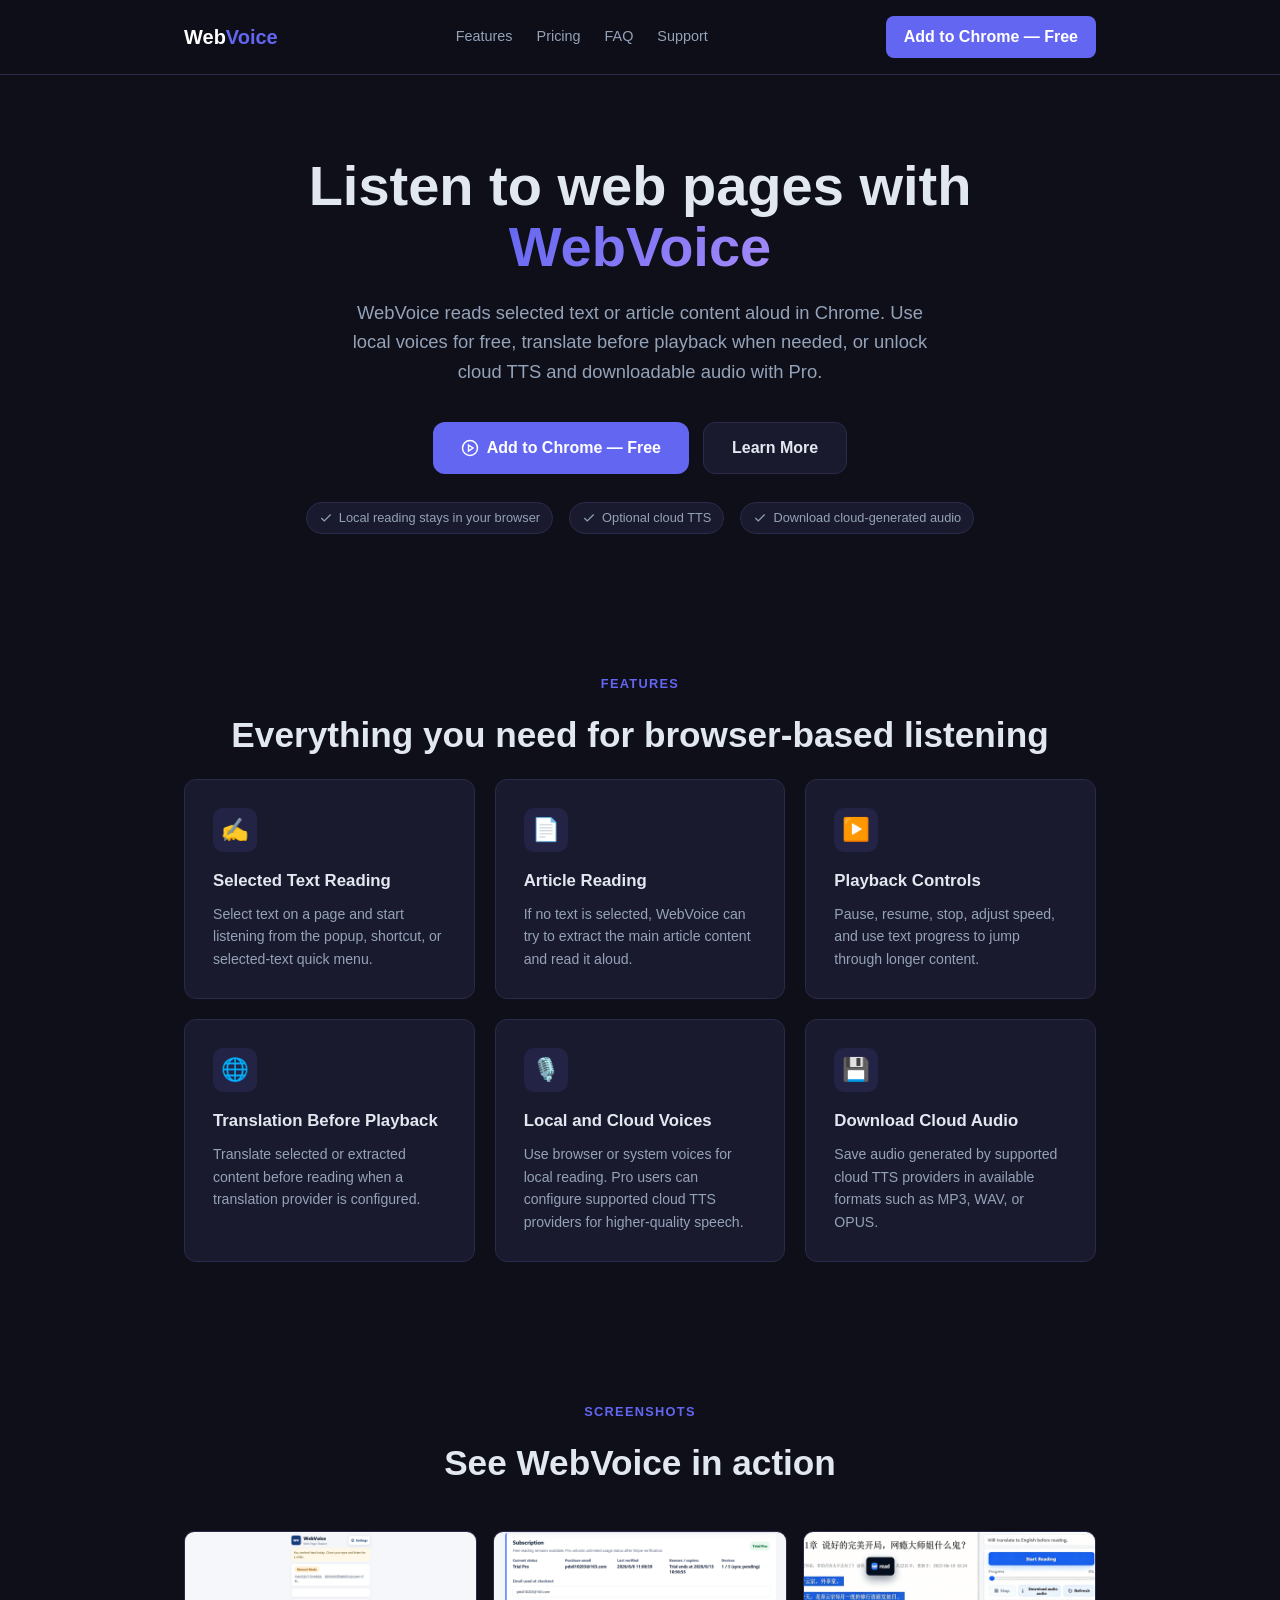
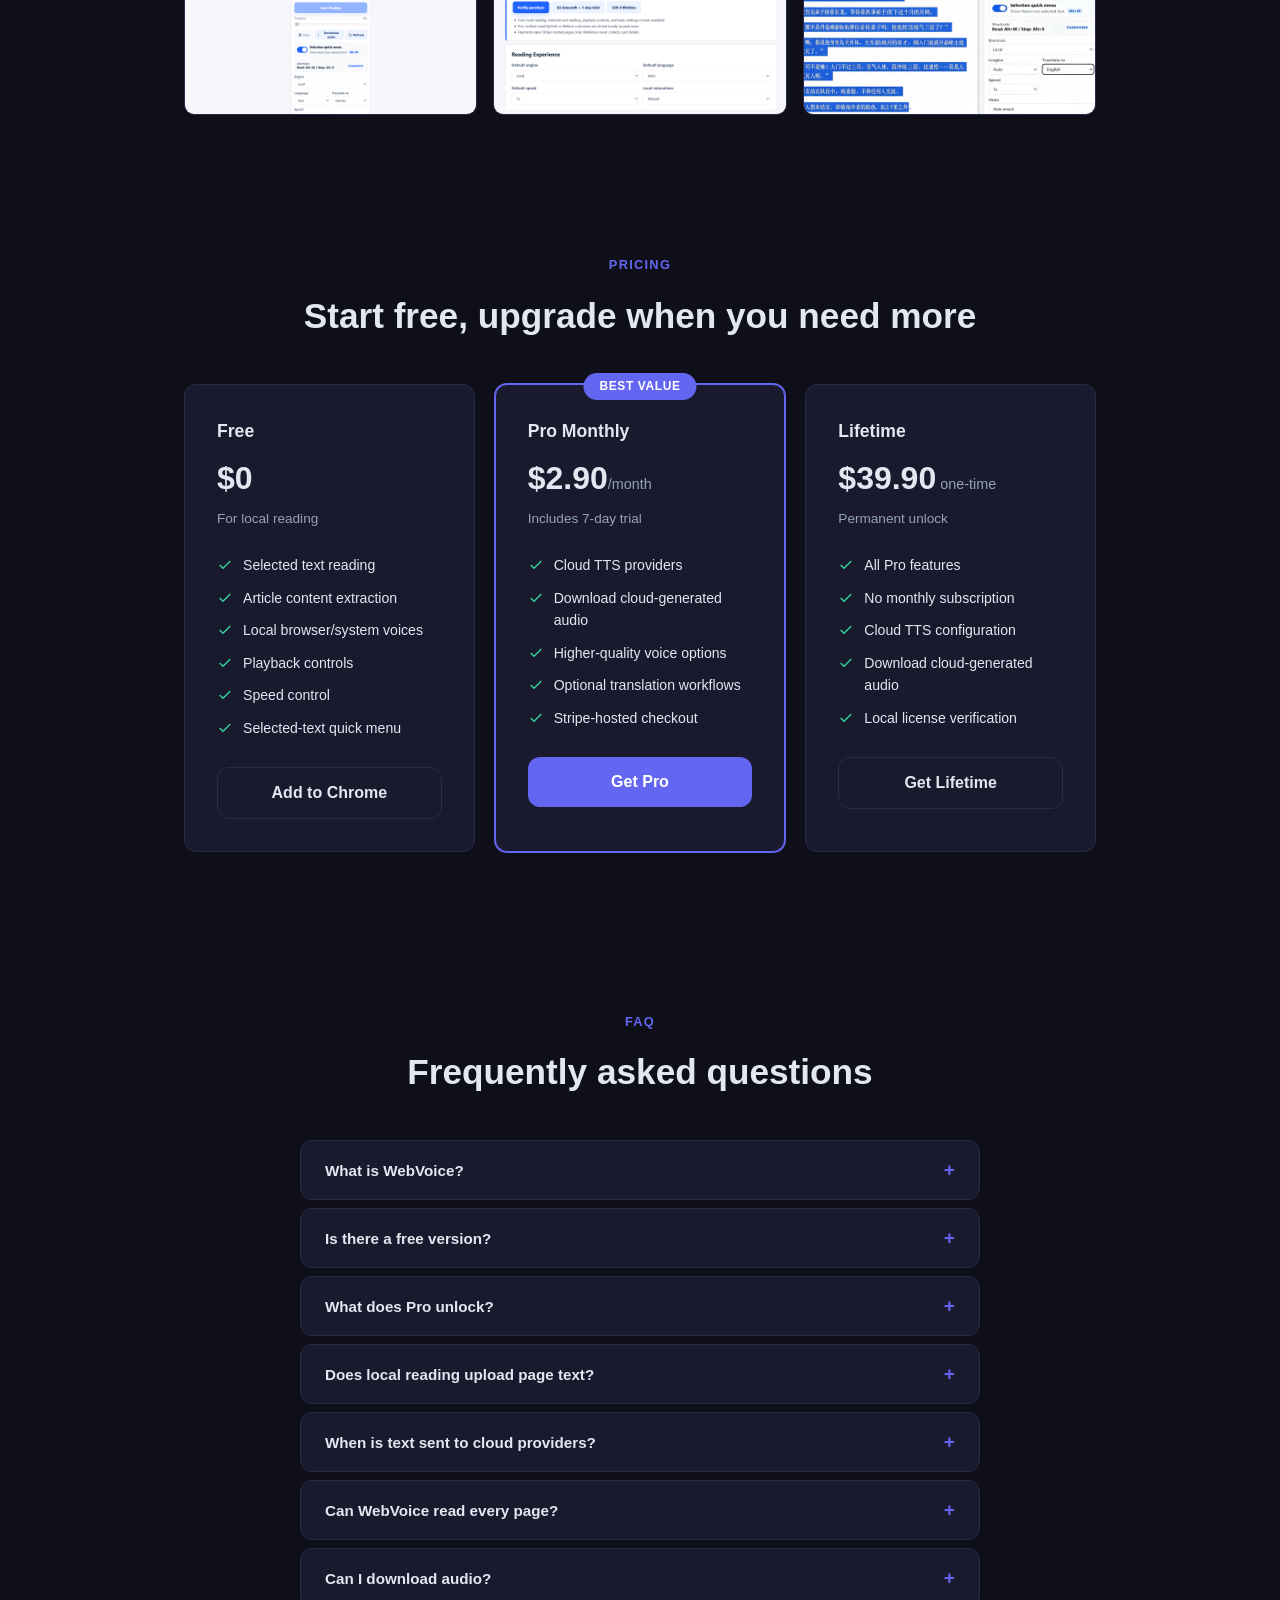
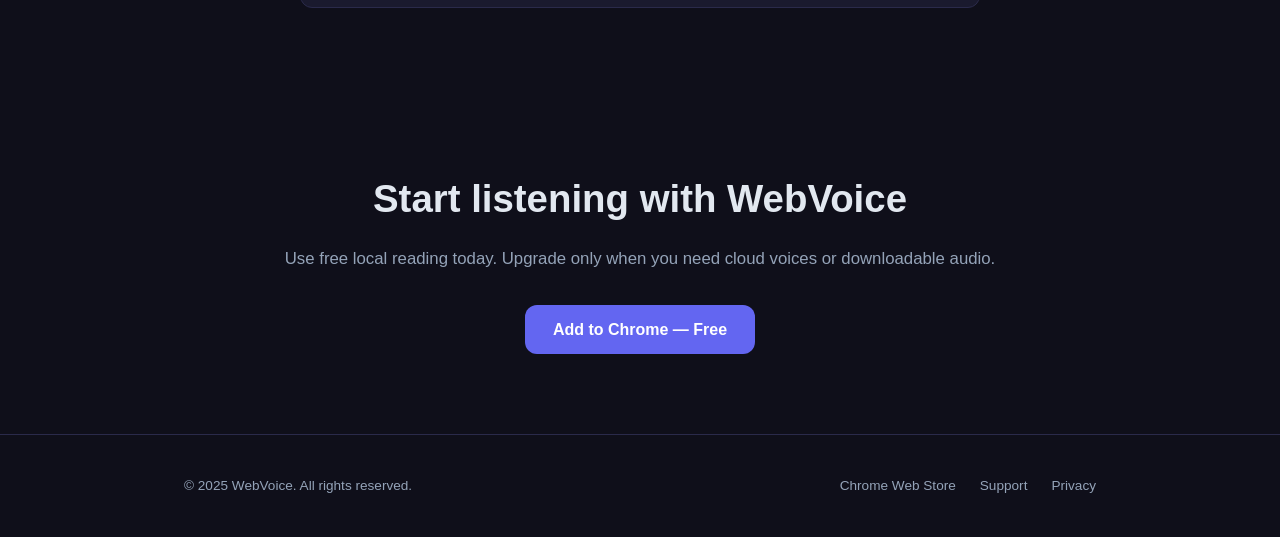
==== commit 05bfbfbe: "Rewrite homepage: remove MiniMax, fix pricing, delete Team plan, accurate feature descriptions" ====
--- a/index.html
+++ b/index.html
@@ -3,7 +3,7 @@
 <head>
   <meta charset="UTF-8">
   <meta name="viewport" content="width=device-width, initial-scale=1.0">
-  <title>WebVoice — AI Reading Assistant for Chrome</title>
+  <title>WebVoice — Listen to Web Pages in Chrome</title>
   <style>
     *, *::before, *::after { box-sizing: border-box; margin: 0; padding: 0; }
     :root {
@@ -160,6 +160,7 @@
       width: 100%; border-radius: 10px;
       border: 1px solid var(--border);
       transition: border-color 0.2s, transform 0.2s;
+      object-fit: cover;
     }
     .screenshot-grid img:hover { border-color: var(--brand); transform: scale(1.02); }
 
@@ -275,8 +276,8 @@
 <!-- Hero -->
 <section class="hero">
   <div class="container">
-    <h1>Turn Any Text Into<br><span class="highlight">Natural Speech</span></h1>
-    <p>WebVoice reads web pages, articles, and documents aloud — with lifelike AI voices. Read along or listen hands-free.</p>
+    <h1>Listen to web pages with <span class="highlight">WebVoice</span></h1>
+    <p>WebVoice reads selected text or article content aloud in Chrome. Use local voices for free, translate before playback when needed, or unlock cloud TTS and downloadable audio with Pro.</p>
     <div class="hero-actions">
       <a href="https://chrome.google.com/webstore" class="btn btn-primary">
         <svg width="18" height="18" viewBox="0 0 24 24" fill="none" stroke="currentColor" stroke-width="2"><circle cx="12" cy="12" r="10"/><polygon points="10,8 16,12 10,16"/></svg>
@@ -287,15 +288,15 @@
     <div class="badges">
       <span class="badge">
         <svg viewBox="0 0 24 24" fill="none" stroke="currentColor" stroke-width="2"><polyline points="20,6 9,17 4,12"/></svg>
-        No account required
+        Local reading stays in your browser
       </span>
       <span class="badge">
         <svg viewBox="0 0 24 24" fill="none" stroke="currentColor" stroke-width="2"><polyline points="20,6 9,17 4,12"/></svg>
-        Works on any website
+        Optional cloud TTS
       </span>
       <span class="badge">
         <svg viewBox="0 0 24 24" fill="none" stroke="currentColor" stroke-width="2"><polyline points="20,6 9,17 4,12"/></svg>
-        100% offline reading
+        Download cloud-generated audio
       </span>
     </div>
   </div>
@@ -305,38 +306,37 @@
 <section class="features" id="features">
   <div class="container">
     <p class="section-label">Features</p>
-    <h2 class="section-title">Everything you need for hands-free reading</h2>
-    <p class="section-sub">From long-form articles to research papers, WebVoice handles it all so you don't have to.</p>
+    <h2 class="section-title">Everything you need for browser-based listening</h2>
     <div class="features-grid">
       <div class="feature-card">
-        <div class="feature-icon">🧠</div>
-        <h3>Smart Text Selection</h3>
-        <p>Select any text on any page and read it instantly. No copying, no pasting — just select and listen.</p>
+        <div class="feature-icon">✍️</div>
+        <h3>Selected Text Reading</h3>
+        <p>Select text on a page and start listening from the popup, shortcut, or selected-text quick menu.</p>
+      </div>
+      <div class="feature-card">
+        <div class="feature-icon">📄</div>
+        <h3>Article Reading</h3>
+        <p>If no text is selected, WebVoice can try to extract the main article content and read it aloud.</p>
+      </div>
+      <div class="feature-card">
+        <div class="feature-icon">▶️</div>
+        <h3>Playback Controls</h3>
+        <p>Pause, resume, stop, adjust speed, and use text progress to jump through longer content.</p>
+      </div>
+      <div class="feature-card">
+        <div class="feature-icon">🌐</div>
+        <h3>Translation Before Playback</h3>
+        <p>Translate selected or extracted content before reading when a translation provider is configured.</p>
       </div>
       <div class="feature-card">
         <div class="feature-icon">🎙️</div>
-        <h3>High-Quality AI Voices</h3>
-        <p>Powered by MiniMax, producing natural, expressive speech that makes long reading sessions easy.</p>
-      </div>
-      <div class="feature-card">
-        <div class="feature-icon">⚡</div>
-        <h3>Lightning-Fast Processing</h3>
-        <p>Processes and starts playing your content in seconds. No waiting, no lag.</p>
-      </div>
-      <div class="feature-card">
-        <div class="feature-icon">🌐</div>
-        <h3>Multi-Language Support</h3>
-        <p>Read content in any language with native-sounding voices. Mandarin, English, Japanese, Korean, and more.</p>
-      </div>
-      <div class="feature-card">
-        <div class="feature-icon">🔒</div>
-        <h3>100% Private</h3>
-        <p>All processing happens locally. Your reading history and content never leave your device.</p>
-      </div>
-      <div class="feature-card">
-        <div class="feature-icon">🎛️</div>
-        <h3>Playback Controls</h3>
-        <p>Pause, skip, adjust speed, and jump between paragraphs. Full control over your listening experience.</p>
+        <h3>Local and Cloud Voices</h3>
+        <p>Use browser or system voices for local reading. Pro users can configure supported cloud TTS providers for higher-quality speech.</p>
+      </div>
+      <div class="feature-card">
+        <div class="feature-icon">💾</div>
+        <h3>Download Cloud Audio</h3>
+        <p>Save audio generated by supported cloud TTS providers in available formats such as MP3, WAV, or OPUS.</p>
       </div>
     </div>
   </div>
@@ -346,11 +346,11 @@
 <section class="screenshots">
   <div class="container">
     <p class="section-label" style="text-align:center">Screenshots</p>
-    <h2 class="section-title" style="text-align:center">Clean, simple interface</h2>
+    <h2 class="section-title" style="text-align:center">See WebVoice in action</h2>
     <div class="screenshot-grid">
-      <img src="assets/screenshot-1.png" alt="WebVoice popup">
-      <img src="assets/screenshot-2.png" alt="Reading controls">
-      <img src="assets/screenshot-3.png" alt="Voice settings">
+      <img src="assets/screenshot-popup-main-1280x800.png" alt="WebVoice popup main view">
+      <img src="assets/screenshot-settings-subscription-1280x800.png" alt="Settings and subscription">
+      <img src="assets/screenshot-selection-translation-1280x800.png" alt="Selected text and translation">
     </div>
   </div>
 </section>
@@ -359,47 +359,48 @@
 <section class="pricing" id="pricing">
   <div class="container">
     <p class="section-label">Pricing</p>
-    <h2 class="section-title">Simple, transparent pricing</h2>
-    <p class="section-sub">Start free, upgrade when you need more.</p>
+    <h2 class="section-title">Start free, upgrade when you need more</h2>
     <div class="pricing-grid">
       <div class="plan">
         <h3>Free</h3>
-        <div class="price">$0 <span>/month</span></div>
-        <p class="desc">For casual readers</p>
+        <div class="price">$0</div>
+        <p class="desc">For local reading</p>
         <ul>
-          <li><svg viewBox="0 0 24 24" fill="none" stroke="currentColor" stroke-width="2"><polyline points="20,6 9,17 4,12"/></svg> 100K characters/month</li>
-          <li><svg viewBox="0 0 24 24" fill="none" stroke="currentColor" stroke-width="2"><polyline points="20,6 9,17 4,12"/></svg> Local voices only</li>
-          <li><svg viewBox="0 0 24 24" fill="none" stroke="currentColor" stroke-width="2"><polyline points="20,6 9,17 4,12"/></svg> Basic playback controls</li>
-          <li><svg viewBox="0 0 24 24" fill="none" stroke="currentColor" stroke-width="2"><polyline points="20,6 9,17 4,12"/></svg> Personal use</li>
+          <li><svg viewBox="0 0 24 24" fill="none" stroke="currentColor" stroke-width="2"><polyline points="20,6 9,17 4,12"/></svg> Selected text reading</li>
+          <li><svg viewBox="0 0 24 24" fill="none" stroke="currentColor" stroke-width="2"><polyline points="20,6 9,17 4,12"/></svg> Article content extraction</li>
+          <li><svg viewBox="0 0 24 24" fill="none" stroke="currentColor" stroke-width="2"><polyline points="20,6 9,17 4,12"/></svg> Local browser/system voices</li>
+          <li><svg viewBox="0 0 24 24" fill="none" stroke="currentColor" stroke-width="2"><polyline points="20,6 9,17 4,12"/></svg> Playback controls</li>
+          <li><svg viewBox="0 0 24 24" fill="none" stroke="currentColor" stroke-width="2"><polyline points="20,6 9,17 4,12"/></svg> Speed control</li>
+          <li><svg viewBox="0 0 24 24" fill="none" stroke="currentColor" stroke-width="2"><polyline points="20,6 9,17 4,12"/></svg> Selected-text quick menu</li>
         </ul>
-        <a href="https://chrome.google.com/webstore" class="btn btn-secondary">Get Started</a>
+        <a href="https://chrome.google.com/webstore" class="btn btn-secondary">Add to Chrome</a>
       </div>
       <div class="plan popular">
-        <div class="plan-badge">MOST POPULAR</div>
-        <h3>Pro</h3>
-        <div class="price">$5 <span>/month</span></div>
-        <p class="desc">For power users</p>
+        <div class="plan-badge">BEST VALUE</div>
+        <h3>Pro Monthly</h3>
+        <div class="price">$2.90<span>/month</span></div>
+        <p class="desc">Includes 7-day trial</p>
         <ul>
-          <li><svg viewBox="0 0 24 24" fill="none" stroke="currentColor" stroke-width="2"><polyline points="20,6 9,17 4,12"/></svg> 10M characters/month</li>
-          <li><svg viewBox="0 0 24 24" fill="none" stroke="currentColor" stroke-width="2"><polyline points="20,6 9,17 4,12"/></svg> Cloud AI voices</li>
-          <li><svg viewBox="0 0 24 24" fill="none" stroke="currentColor" stroke-width="2"><polyline points="20,6 9,17 4,12"/></svg> Priority processing</li>
-          <li><svg viewBox="0 0 24 24" fill="none" stroke="currentColor" stroke-width="2"><polyline points="20,6 9,17 4,12"/></svg> Commercial use allowed</li>
-          <li><svg viewBox="0 0 24 24" fill="none" stroke="currentColor" stroke-width="2"><polyline points="20,6 9,17 4,12"/></svg> Email support</li>
+          <li><svg viewBox="0 0 24 24" fill="none" stroke="currentColor" stroke-width="2"><polyline points="20,6 9,17 4,12"/></svg> Cloud TTS providers</li>
+          <li><svg viewBox="0 0 24 24" fill="none" stroke="currentColor" stroke-width="2"><polyline points="20,6 9,17 4,12"/></svg> Download cloud-generated audio</li>
+          <li><svg viewBox="0 0 24 24" fill="none" stroke="currentColor" stroke-width="2"><polyline points="20,6 9,17 4,12"/></svg> Higher-quality voice options</li>
+          <li><svg viewBox="0 0 24 24" fill="none" stroke="currentColor" stroke-width="2"><polyline points="20,6 9,17 4,12"/></svg> Optional translation workflows</li>
+          <li><svg viewBox="0 0 24 24" fill="none" stroke="currentColor" stroke-width="2"><polyline points="20,6 9,17 4,12"/></svg> Stripe-hosted checkout</li>
         </ul>
         <a href="https://chrome.google.com/webstore" class="btn btn-primary">Get Pro</a>
       </div>
       <div class="plan">
-        <h3>Team</h3>
-        <div class="price">$12 <span>/month</span></div>
-        <p class="desc">Per seat, billed annually</p>
+        <h3>Lifetime</h3>
+        <div class="price">$39.90<span> one-time</span></div>
+        <p class="desc">Permanent unlock</p>
         <ul>
-          <li><svg viewBox="0 0 24 24" fill="none" stroke="currentColor" stroke-width="2"><polyline points="20,6 9,17 4,12"/></svg> Everything in Pro</li>
-          <li><svg viewBox="0 0 24 24" fill="none" stroke="currentColor" stroke-width="2"><polyline points="20,6 9,17 4,12"/></svg> Team management console</li>
-          <li><svg viewBox="0 0 24 24" fill="none" stroke="currentColor" stroke-width="2"><polyline points="20,6 9,17 4,12"/></svg> Usage analytics</li>
-          <li><svg viewBox="0 0 24 24" fill="none" stroke="currentColor" stroke-width="2"><polyline points="20,6 9,17 4,12"/></svg> SSO & admin controls</li>
-          <li><svg viewBox="0 0 24 24" fill="none" stroke="currentColor" stroke-width="2"><polyline points="20,6 9,17 4,12"/></svg> Dedicated support</li>
+          <li><svg viewBox="0 0 24 24" fill="none" stroke="currentColor" stroke-width="2"><polyline points="20,6 9,17 4,12"/></svg> All Pro features</li>
+          <li><svg viewBox="0 0 24 24" fill="none" stroke="currentColor" stroke-width="2"><polyline points="20,6 9,17 4,12"/></svg> No monthly subscription</li>
+          <li><svg viewBox="0 0 24 24" fill="none" stroke="currentColor" stroke-width="2"><polyline points="20,6 9,17 4,12"/></svg> Cloud TTS configuration</li>
+          <li><svg viewBox="0 0 24 24" fill="none" stroke="currentColor" stroke-width="2"><polyline points="20,6 9,17 4,12"/></svg> Download cloud-generated audio</li>
+          <li><svg viewBox="0 0 24 24" fill="none" stroke="currentColor" stroke-width="2"><polyline points="20,6 9,17 4,12"/></svg> Local license verification</li>
         </ul>
-        <a href="mailto:support@webvoice.app" class="btn btn-secondary">Contact Sales</a>
+        <a href="https://chrome.google.com/webstore" class="btn btn-secondary">Get Lifetime</a>
       </div>
     </div>
   </div>
@@ -416,49 +417,49 @@
           What is WebVoice?
           <span class="faq-icon">+</span>
         </button>
-        <div class="faq-a">WebVoice is a Chrome extension that reads any text aloud using AI voices. Select text on any webpage and listen instantly, or paste content directly. Perfect for articles, research papers, and long-form content.</div>
+        <div class="faq-a">WebVoice is a Chrome extension that reads selected text or extracted article content aloud.</div>
       </div>
       <div class="faq-item">
         <button class="faq-q" onclick="this.parentElement.classList.toggle('open')">
           Is there a free version?
           <span class="faq-icon">+</span>
         </button>
-        <div class="faq-a">Yes. The free plan includes 100,000 characters per month with local voices. No credit card required.</div>
-      </div>
-      <div class="faq-item">
-        <button class="faq-q" onclick="this.parentElement.classList.toggle('open')">
-          What are cloud AI voices?
-          <span class="faq-icon">+</span>
-        </button>
-        <div class="faq-a">Cloud voices use MiniMax's advanced TTS models for more natural, expressive speech. They're available on Pro and Team plans and process content faster than local voices.</div>
-      </div>
-      <div class="faq-item">
-        <button class="faq-q" onclick="this.parentElement.classList.toggle('open')">
-          How do I install WebVoice?
-          <span class="faq-icon">+</span>
-        </button>
-        <div class="faq-a">Search "WebVoice" in the Chrome Web Store and click "Add to Chrome". That's it — no account needed to start.</div>
-      </div>
-      <div class="faq-item">
-        <button class="faq-q" onclick="this.parentElement.classList.toggle('open')">
-          What's included in the refund policy?
-          <span class="faq-icon">+</span>
-        </button>
-        <div class="faq-a">Pro and Team subscribers can request a full refund within 7 days of purchase — no questions asked.</div>
-      </div>
-      <div class="faq-item">
-        <button class="faq-q" onclick="this.parentElement.classList.toggle('open')">
-          Can I use WebVoice for commercial purposes?
-          <span class="faq-icon">+</span>
-        </button>
-        <div class="faq-a">Pro and Team plans include commercial use. The free plan is for personal use only.</div>
-      </div>
-      <div class="faq-item">
-        <button class="faq-q" onclick="this.parentElement.classList.toggle('open')">
-          Is my reading data private?
-          <span class="faq-icon">+</span>
-        </button>
-        <div class="faq-a">Yes. Local processing keeps your content on your device. Cloud AI usage is anonymized and never stored longer than needed for playback.</div>
+        <div class="faq-a">Yes. Free users can use local reading with browser or system voices.</div>
+      </div>
+      <div class="faq-item">
+        <button class="faq-q" onclick="this.parentElement.classList.toggle('open')">
+          What does Pro unlock?
+          <span class="faq-icon">+</span>
+        </button>
+        <div class="faq-a">Pro unlocks cloud TTS configuration and audio download for supported cloud-generated speech.</div>
+      </div>
+      <div class="faq-item">
+        <button class="faq-q" onclick="this.parentElement.classList.toggle('open')">
+          Does local reading upload page text?
+          <span class="faq-icon">+</span>
+        </button>
+        <div class="faq-a">No. Local reading uses browser or system voices. Page text stays in the browser.</div>
+      </div>
+      <div class="faq-item">
+        <button class="faq-q" onclick="this.parentElement.classList.toggle('open')">
+          When is text sent to cloud providers?
+          <span class="faq-icon">+</span>
+        </button>
+        <div class="faq-a">Text is sent only when the user enables and uses cloud TTS or cloud translation.</div>
+      </div>
+      <div class="faq-item">
+        <button class="faq-q" onclick="this.parentElement.classList.toggle('open')">
+          Can WebVoice read every page?
+          <span class="faq-icon">+</span>
+        </button>
+        <div class="faq-a">No. Some restricted pages, browser PDF viewers, protected iframes, canvas-rendered text, or closed Shadow DOM content may not be readable due to browser security limits.</div>
+      </div>
+      <div class="faq-item">
+        <button class="faq-q" onclick="this.parentElement.classList.toggle('open')">
+          Can I download audio?
+          <span class="faq-icon">+</span>
+        </button>
+        <div class="faq-a">Audio download is available for supported cloud TTS output. Local browser voices are for playback and may not provide downloadable audio data.</div>
       </div>
     </div>
   </div>
@@ -467,8 +468,8 @@
 <!-- CTA -->
 <section class="cta-section">
   <div class="container">
-    <h2>Start reading smarter today</h2>
-    <p>Join thousands of readers who listen instead of read.</p>
+    <h2>Start listening with WebVoice</h2>
+    <p>Use free local reading today. Upgrade only when you need cloud voices or downloadable audio.</p>
     <a href="https://chrome.google.com/webstore" class="btn btn-primary">Add to Chrome — Free</a>
   </div>
 </section>
@@ -478,9 +479,9 @@
   <div class="container">
     <span>© 2025 WebVoice. All rights reserved.</span>
     <div style="display: flex; gap: 24px;">
+      <a href="https://chrome.google.com/webstore">Chrome Web Store</a>
       <a href="support/">Support</a>
-      <a href="privacy/">Privacy Policy</a>
-      <a href="terms/">Terms of Service</a>
+      <a href="privacy/">Privacy</a>
     </div>
   </div>
 </footer>
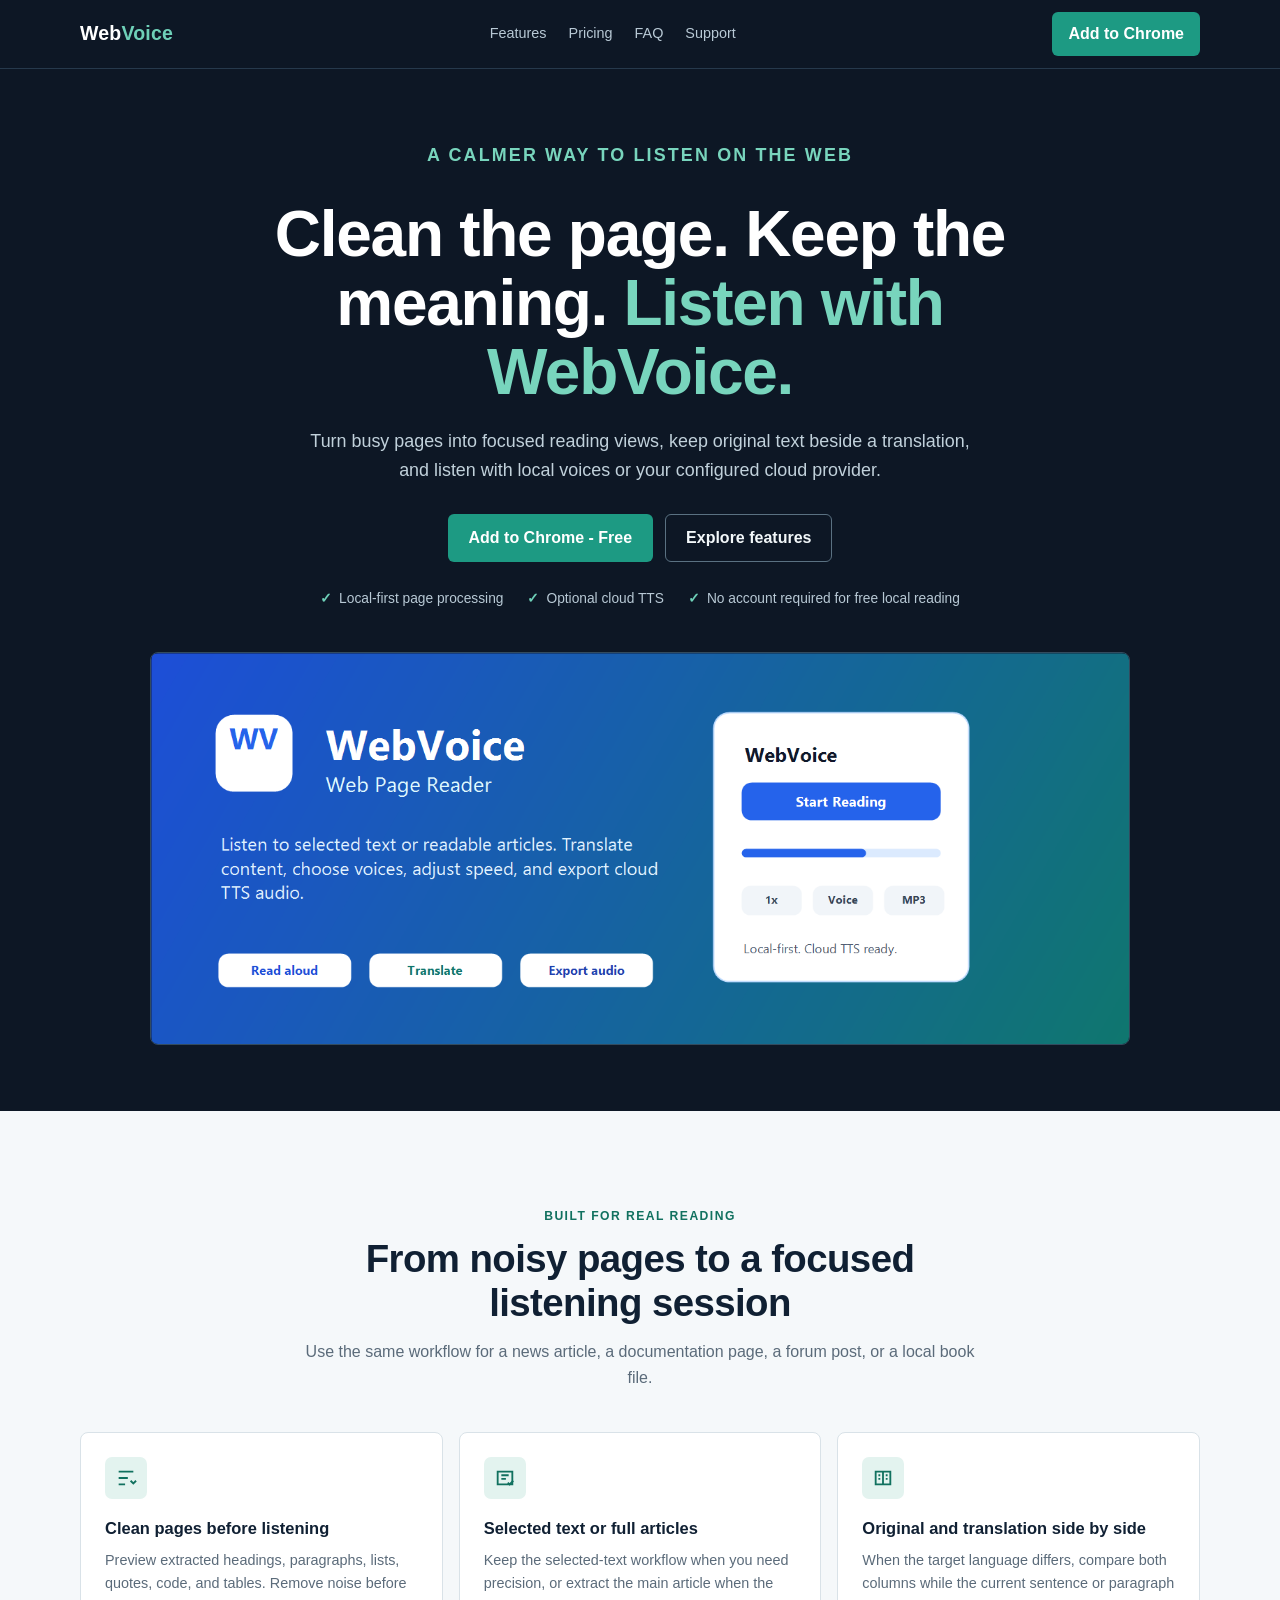
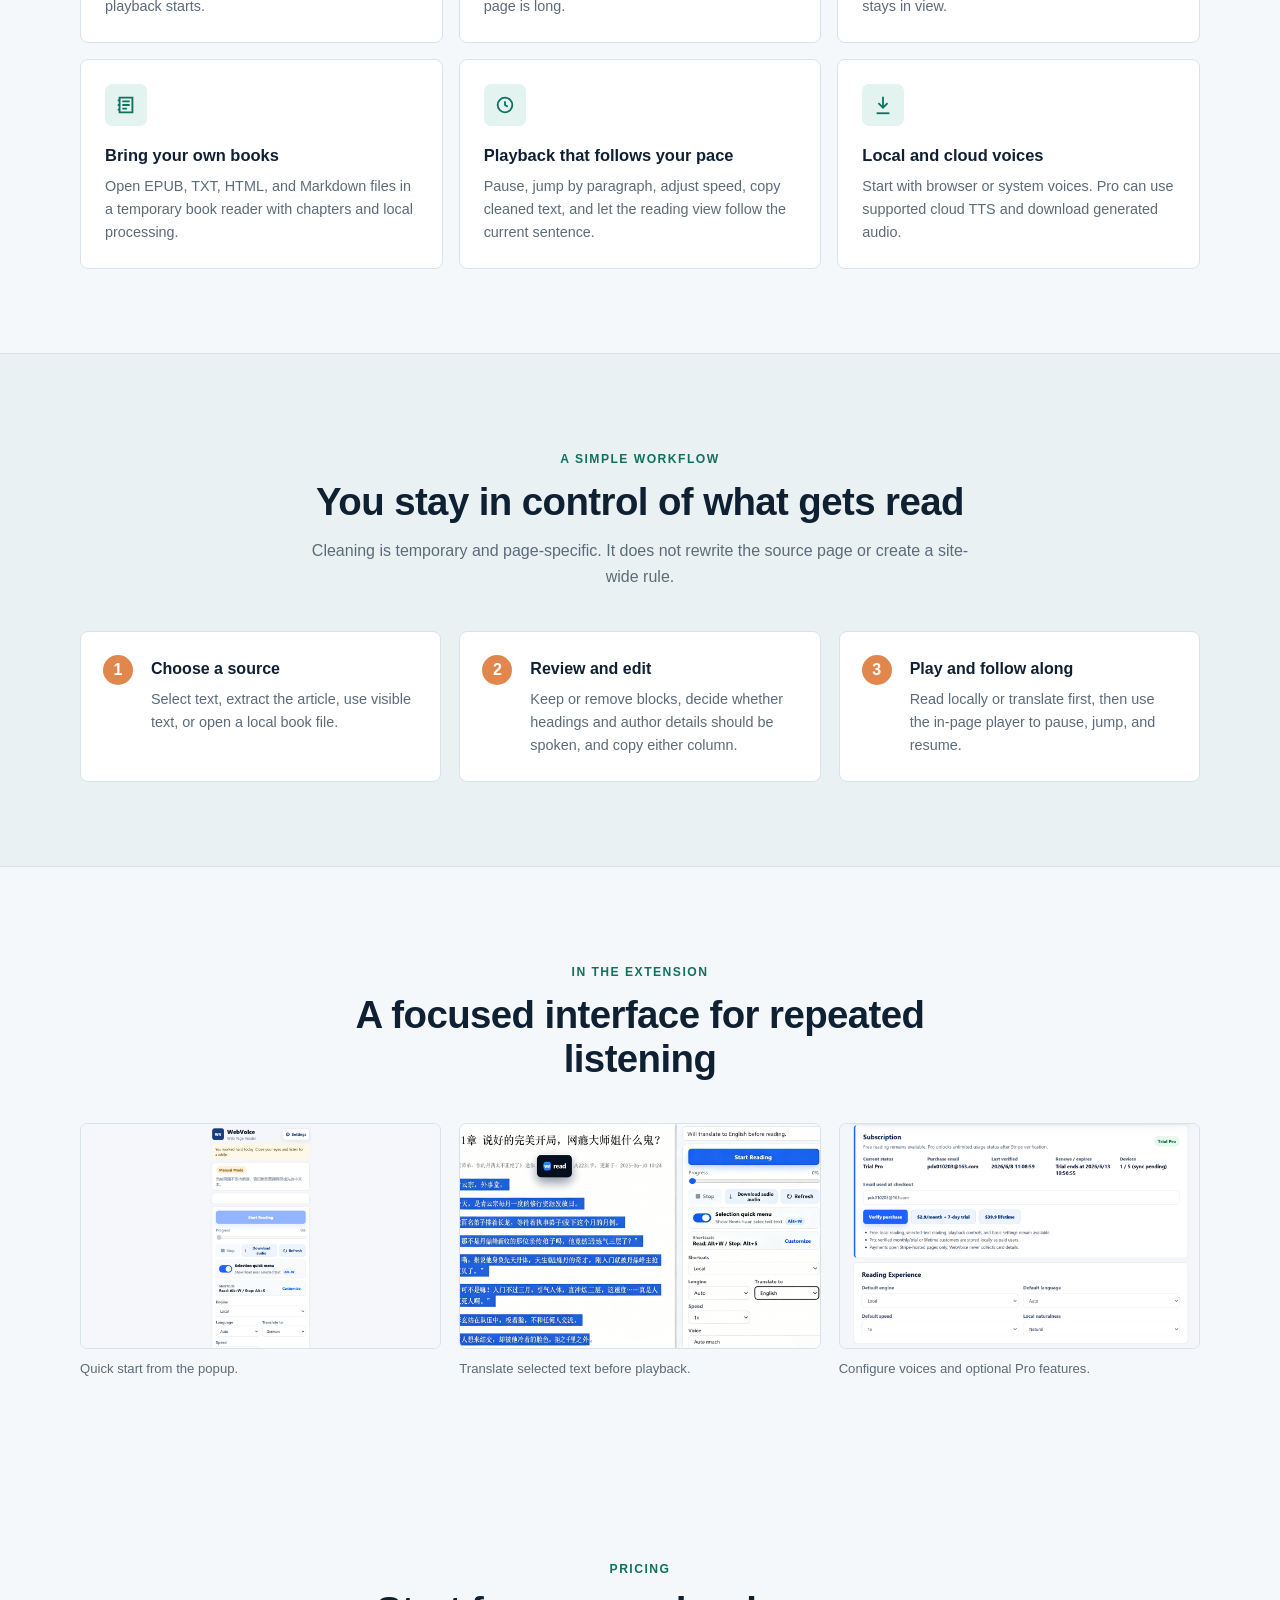
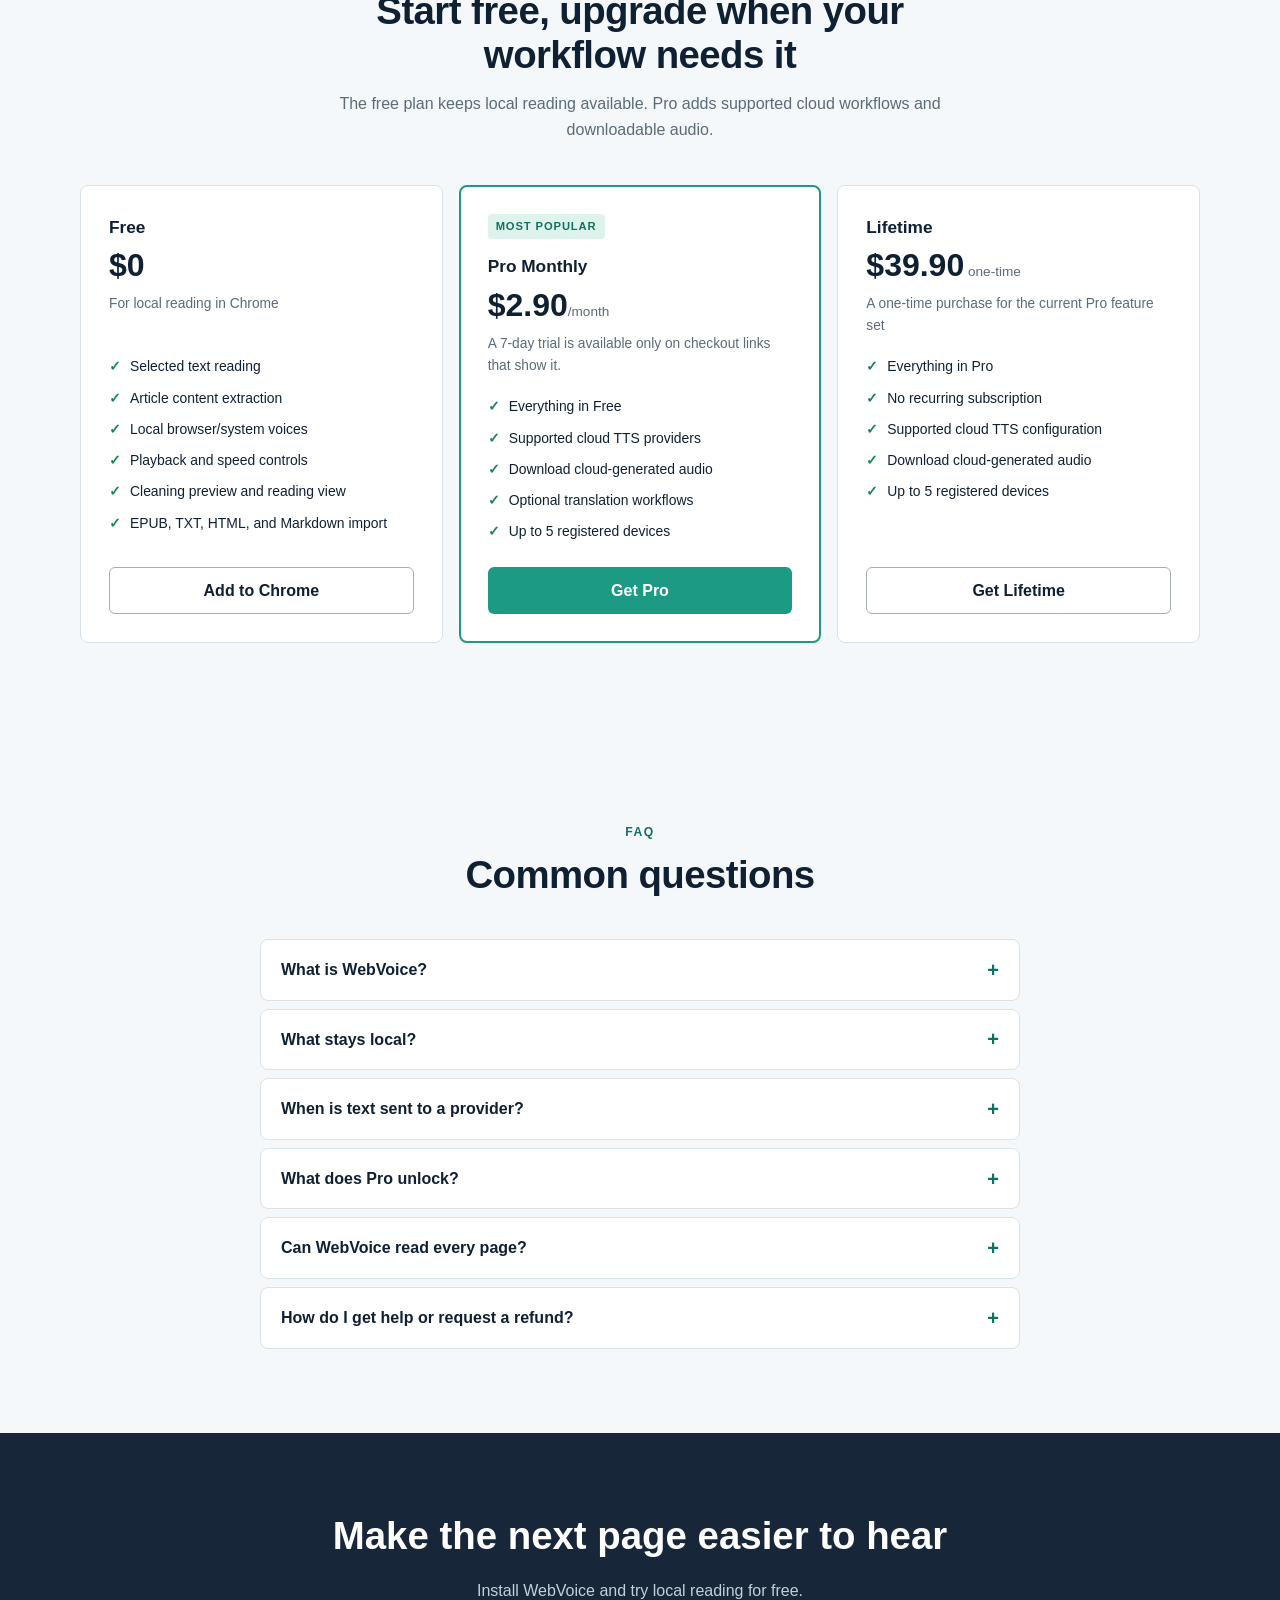
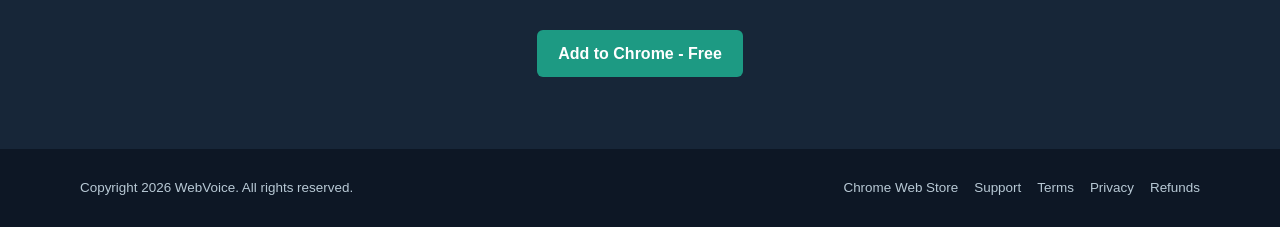
==== commit b0240727: "Refresh WebVoice landing pages and policies" ====
--- a/index.html
+++ b/index.html
@@ -3,488 +3,197 @@
 <head>
   <meta charset="UTF-8">
   <meta name="viewport" content="width=device-width, initial-scale=1.0">
-  <title>WebVoice — Listen to Web Pages in Chrome</title>
-  <style>
-    *, *::before, *::after { box-sizing: border-box; margin: 0; padding: 0; }
-    :root {
-      --brand: #6366f1;
-      --brand-dark: #4f46e5;
-      --bg: #0f0f1a;
-      --surface: #1a1a2e;
-      --border: #2a2a4a;
-      --text: #e2e8f0;
-      --muted: #94a3b8;
-      --accent: #818cf8;
-      --radius: 12px;
-    }
-    html { scroll-behavior: smooth; }
-    body {
-      font-family: -apple-system, BlinkMacSystemFont, 'Segoe UI', Roboto, sans-serif;
-      background: var(--bg);
-      color: var(--text);
-      line-height: 1.6;
-      min-height: 100vh;
-    }
-    a { color: var(--accent); text-decoration: none; }
-    a:hover { text-decoration: underline; }
-    .container { max-width: 960px; margin: 0 auto; padding: 0 24px; }
-
-    /* Nav */
-    nav {
-      position: sticky; top: 0; z-index: 100;
-      background: rgba(15,15,26,0.85);
-      backdrop-filter: blur(12px);
-      border-bottom: 1px solid var(--border);
-      padding: 16px 0;
-    }
-    nav .container { display: flex; align-items: center; justify-content: space-between; }
-    .logo { font-size: 1.25rem; font-weight: 700; color: #fff; }
-    .logo span { color: var(--brand); }
-    .nav-links { display: flex; gap: 24px; font-size: 0.9rem; }
-    .nav-links a { color: var(--muted); }
-    .nav-links a:hover { color: var(--text); text-decoration: none; }
-    .nav-cta {
-      background: var(--brand);
-      color: #fff !important;
-      padding: 8px 18px;
-      border-radius: 8px;
-      font-weight: 600;
-      transition: background 0.2s;
-    }
-    .nav-cta:hover { background: var(--brand-dark); text-decoration: none !important; }
-
-    /* Hero */
-    .hero {
-      text-align: center;
-      padding: 80px 0 60px;
-    }
-    .hero h1 {
-      font-size: clamp(2.2rem, 5vw, 3.5rem);
-      font-weight: 800;
-      line-height: 1.1;
-      margin-bottom: 20px;
-    }
-    .hero h1 .highlight {
-      background: linear-gradient(135deg, var(--brand), #a78bfa);
-      -webkit-background-clip: text;
-      -webkit-text-fill-color: transparent;
-    }
-    .hero p {
-      font-size: 1.15rem;
-      color: var(--muted);
-      max-width: 600px;
-      margin: 0 auto 36px;
-    }
-    .hero-actions { display: flex; gap: 14px; justify-content: center; flex-wrap: wrap; }
-    .btn {
-      display: inline-flex; align-items: center; gap: 8px;
-      padding: 12px 28px;
-      border-radius: var(--radius);
-      font-weight: 600;
-      font-size: 1rem;
-      transition: all 0.2s;
-      cursor: pointer;
-      border: none;
-    }
-    .btn-primary { background: var(--brand); color: #fff; }
-    .btn-primary:hover { background: var(--brand-dark); transform: translateY(-1px); }
-    .btn-secondary { background: var(--surface); color: var(--text); border: 1px solid var(--border); }
-    .btn-secondary:hover { border-color: var(--accent); }
-
-    /* Badges */
-    .badges { display: flex; gap: 16px; justify-content: center; flex-wrap: wrap; margin-top: 28px; }
-    .badge {
-      display: inline-flex; align-items: center; gap: 6px;
-      font-size: 0.8rem; color: var(--muted);
-      background: var(--surface);
-      border: 1px solid var(--border);
-      padding: 5px 12px;
-      border-radius: 20px;
-    }
-    .badge svg { width: 14px; height: 14px; }
-
-    /* Features */
-    .features { padding: 80px 0; }
-    .section-label {
-      text-align: center;
-      font-size: 0.8rem; font-weight: 600;
-      letter-spacing: 0.1em; text-transform: uppercase;
-      color: var(--brand);
-      margin-bottom: 12px;
-    }
-    .section-title {
-      text-align: center;
-      font-size: clamp(1.6rem, 3vw, 2.2rem);
-      font-weight: 700;
-      margin-bottom: 16px;
-    }
-    .section-sub {
-      text-align: center;
-      color: var(--muted);
-      max-width: 560px;
-      margin: 0 auto 52px;
-    }
-    .features-grid {
-      display: grid;
-      grid-template-columns: repeat(auto-fit, minmax(260px, 1fr));
-      gap: 20px;
-    }
-    .feature-card {
-      background: var(--surface);
-      border: 1px solid var(--border);
-      border-radius: var(--radius);
-      padding: 28px;
-      transition: border-color 0.2s, transform 0.2s;
-    }
-    .feature-card:hover { border-color: var(--brand); transform: translateY(-2px); }
-    .feature-icon {
-      width: 44px; height: 44px;
-      background: rgba(99,102,241,0.12);
-      border-radius: 10px;
-      display: flex; align-items: center; justify-content: center;
-      margin-bottom: 16px;
-      font-size: 1.4rem;
-    }
-    .feature-card h3 { font-size: 1.05rem; font-weight: 600; margin-bottom: 8px; }
-    .feature-card p { font-size: 0.88rem; color: var(--muted); }
-
-    /* Screenshots */
-    .screenshots { padding: 60px 0; }
-    .screenshot-grid {
-      display: grid;
-      grid-template-columns: repeat(3, 1fr);
-      gap: 16px;
-      margin-top: 40px;
-    }
-    .screenshot-grid img {
-      width: 100%; border-radius: 10px;
-      border: 1px solid var(--border);
-      transition: border-color 0.2s, transform 0.2s;
-      object-fit: cover;
-    }
-    .screenshot-grid img:hover { border-color: var(--brand); transform: scale(1.02); }
-
-    /* Pricing */
-    .pricing { padding: 80px 0; }
-    .pricing-grid {
-      display: grid;
-      grid-template-columns: repeat(auto-fit, minmax(280px, 1fr));
-      gap: 20px;
-      margin-top: 40px;
-    }
-    .plan {
-      background: var(--surface);
-      border: 1px solid var(--border);
-      border-radius: var(--radius);
-      padding: 32px;
-      position: relative;
-    }
-    .plan.popular {
-      border-color: var(--brand);
-      box-shadow: 0 0 0 1px var(--brand);
-    }
-    .plan-badge {
-      position: absolute; top: -12px; left: 50%; transform: translateX(-50%);
-      background: var(--brand);
-      color: #fff;
-      font-size: 0.75rem; font-weight: 700;
-      padding: 4px 16px;
-      border-radius: 20px;
-      letter-spacing: 0.05em;
-    }
-    .plan h3 { font-size: 1.1rem; font-weight: 600; margin-bottom: 8px; }
-    .plan .price { font-size: 2rem; font-weight: 800; margin-bottom: 4px; }
-    .plan .price span { font-size: 0.9rem; font-weight: 400; color: var(--muted); }
-    .plan .desc { font-size: 0.85rem; color: var(--muted); margin-bottom: 24px; }
-    .plan ul { list-style: none; display: flex; flex-direction: column; gap: 10px; margin-bottom: 28px; }
-    .plan ul li { display: flex; align-items: flex-start; gap: 10px; font-size: 0.88rem; }
-    .plan ul li svg { width: 16px; height: 16px; color: #34d399; flex-shrink: 0; margin-top: 3px; }
-    .plan .btn { width: 100%; justify-content: center; }
-    .plan.popular .btn-primary { background: var(--brand); }
-
-    /* FAQ */
-    .faq { padding: 80px 0; }
-    .faq-list { max-width: 680px; margin: 40px auto 0; display: flex; flex-direction: column; gap: 8px; }
-    .faq-item {
-      background: var(--surface);
-      border: 1px solid var(--border);
-      border-radius: var(--radius);
-      overflow: hidden;
-    }
-    .faq-q {
-      width: 100%;
-      background: none; border: none;
-      color: var(--text); font-size: 0.95rem; font-weight: 600;
-      text-align: left;
-      padding: 18px 24px;
-      cursor: pointer;
-      display: flex; justify-content: space-between; align-items: center;
-      transition: background 0.2s;
-    }
-    .faq-q:hover { background: rgba(255,255,255,0.03); }
-    .faq-a {
-      display: none;
-      padding: 0 24px 18px;
-      font-size: 0.88rem; color: var(--muted);
-      line-height: 1.7;
-    }
-    .faq-item.open .faq-a { display: block; }
-    .faq-item.open .faq-icon { transform: rotate(45deg); }
-    .faq-icon { transition: transform 0.2s; font-size: 1.2rem; color: var(--brand); }
-
-    /* CTA */
-    .cta-section {
-      padding: 80px 0;
-      text-align: center;
-    }
-    .cta-section h2 { font-size: clamp(1.8rem, 3vw, 2.5rem); font-weight: 700; margin-bottom: 16px; }
-    .cta-section p { color: var(--muted); margin-bottom: 32px; font-size: 1.05rem; }
-
-    /* Footer */
-    footer {
-      border-top: 1px solid var(--border);
-      padding: 40px 0;
-      color: var(--muted);
-      font-size: 0.85rem;
-    }
-    footer .container { display: flex; justify-content: space-between; align-items: center; flex-wrap: wrap; gap: 16px; }
-    footer a { color: var(--muted); }
-    footer a:hover { color: var(--text); }
-
-    @media (max-width: 640px) {
-      .nav-links { display: none; }
-      .screenshot-grid { grid-template-columns: 1fr; }
-      .pricing-grid { grid-template-columns: 1fr; }
-    }
-  </style>
+  <meta name="description" content="WebVoice is a local-first Chrome extension for cleaning web pages, reading articles, translating text, and listening to imported books.">
+  <title>WebVoice | Clean, translate, and listen in Chrome</title>
+  <link rel="stylesheet" href="assets/site.css">
+  <link rel="icon" href="assets/webvoice-icon-128.png" type="image/png">
 </head>
 <body>
+  <nav class="site-nav">
+    <div class="container">
+      <a href="#top" class="logo">Web<span>Voice</span></a>
+      <div class="nav-links" aria-label="Main navigation">
+        <a href="#features">Features</a>
+        <a href="#pricing">Pricing</a>
+        <a href="#faq">FAQ</a>
+        <a href="support/">Support</a>
+      </div>
+      <a href="https://chromewebstore.google.com/detail/webvoice-web-page-reader/mmpjbelngnpnbloeamokfkfpfoggncfb?hl=en-US" class="nav-cta">Add to Chrome</a>
+    </div>
+  </nav>
 
-<nav>
-  <div class="container">
-    <a href="#" class="logo">Web<span>Voice</span></a>
-    <div class="nav-links">
-      <a href="#features">Features</a>
-      <a href="#pricing">Pricing</a>
-      <a href="#faq">FAQ</a>
-      <a href="support/">Support</a>
-    </div>
-    <a href="https://chrome.google.com/webstore" class="nav-cta">Add to Chrome — Free</a>
-  </div>
-</nav>
+  <main id="top">
+    <section class="hero">
+      <div class="container">
+        <div class="hero-copy">
+          <p class="eyebrow">A calmer way to listen on the web</p>
+          <h1>Clean the page. Keep the meaning. <span style="color:#78d5bd">Listen with WebVoice.</span></h1>
+          <p>Turn busy pages into focused reading views, keep original text beside a translation, and listen with local voices or your configured cloud provider.</p>
+          <div class="hero-actions">
+            <a href="https://chromewebstore.google.com/detail/webvoice-web-page-reader/mmpjbelngnpnbloeamokfkfpfoggncfb?hl=en-US" class="btn btn-primary">Add to Chrome - Free</a>
+            <a href="#features" class="btn btn-secondary">Explore features</a>
+          </div>
+          <div class="trust-row" aria-label="WebVoice highlights">
+            <span>Local-first page processing</span>
+            <span>Optional cloud TTS</span>
+            <span>No account required for free local reading</span>
+          </div>
+        </div>
+        <div class="hero-art">
+          <img src="assets/promo-marquee-1400x560.png" alt="WebVoice reading and translation experience">
+        </div>
+      </div>
+    </section>
 
-<!-- Hero -->
-<section class="hero">
-  <div class="container">
-    <h1>Listen to web pages with <span class="highlight">WebVoice</span></h1>
-    <p>WebVoice reads selected text or article content aloud in Chrome. Use local voices for free, translate before playback when needed, or unlock cloud TTS and downloadable audio with Pro.</p>
-    <div class="hero-actions">
-      <a href="https://chrome.google.com/webstore" class="btn btn-primary">
-        <svg width="18" height="18" viewBox="0 0 24 24" fill="none" stroke="currentColor" stroke-width="2"><circle cx="12" cy="12" r="10"/><polygon points="10,8 16,12 10,16"/></svg>
-        Add to Chrome — Free
-      </a>
-      <a href="#features" class="btn btn-secondary">Learn More</a>
-    </div>
-    <div class="badges">
-      <span class="badge">
-        <svg viewBox="0 0 24 24" fill="none" stroke="currentColor" stroke-width="2"><polyline points="20,6 9,17 4,12"/></svg>
-        Local reading stays in your browser
-      </span>
-      <span class="badge">
-        <svg viewBox="0 0 24 24" fill="none" stroke="currentColor" stroke-width="2"><polyline points="20,6 9,17 4,12"/></svg>
-        Optional cloud TTS
-      </span>
-      <span class="badge">
-        <svg viewBox="0 0 24 24" fill="none" stroke="currentColor" stroke-width="2"><polyline points="20,6 9,17 4,12"/></svg>
-        Download cloud-generated audio
-      </span>
-    </div>
-  </div>
-</section>
+    <section class="section" id="features">
+      <div class="container">
+        <div class="section-head">
+          <p class="section-label">Built for real reading</p>
+          <h2 class="section-title">From noisy pages to a focused listening session</h2>
+          <p class="section-sub">Use the same workflow for a news article, a documentation page, a forum post, or a local book file.</p>
+        </div>
+        <div class="features-grid">
+          <article class="feature-card">
+            <div class="feature-icon" aria-hidden="true"><svg viewBox="0 0 24 24" fill="none" stroke="currentColor" stroke-width="2"><path d="M4 5h16M4 12h10M4 19h7"/><path d="m17 15 3 3 3-3"/></svg></div>
+            <h3>Clean pages before listening</h3>
+            <p>Preview extracted headings, paragraphs, lists, quotes, code, and tables. Remove noise before playback starts.</p>
+          </article>
+          <article class="feature-card">
+            <div class="feature-icon" aria-hidden="true"><svg viewBox="0 0 24 24" fill="none" stroke="currentColor" stroke-width="2"><path d="M4 5h16v14H4z"/><path d="M8 9h8M8 13h5"/><path d="m15 17 2 2 4-4"/></svg></div>
+            <h3>Selected text or full articles</h3>
+            <p>Keep the selected-text workflow when you need precision, or extract the main article when the page is long.</p>
+          </article>
+          <article class="feature-card">
+            <div class="feature-icon" aria-hidden="true"><svg viewBox="0 0 24 24" fill="none" stroke="currentColor" stroke-width="2"><path d="M4 5h16v14H4z"/><path d="M12 5v14M7 9h2M15 9h2M7 13h2M15 13h2"/></svg></div>
+            <h3>Original and translation side by side</h3>
+            <p>When the target language differs, compare both columns while the current sentence or paragraph stays in view.</p>
+          </article>
+          <article class="feature-card">
+            <div class="feature-icon" aria-hidden="true"><svg viewBox="0 0 24 24" fill="none" stroke="currentColor" stroke-width="2"><path d="M5 4h14v16H5z"/><path d="M8 8h8M8 12h8M8 16h5"/><path d="M3 7h2M3 12h2M3 17h2"/></svg></div>
+            <h3>Bring your own books</h3>
+            <p>Open EPUB, TXT, HTML, and Markdown files in a temporary book reader with chapters and local processing.</p>
+          </article>
+          <article class="feature-card">
+            <div class="feature-icon" aria-hidden="true"><svg viewBox="0 0 24 24" fill="none" stroke="currentColor" stroke-width="2"><circle cx="12" cy="12" r="8"/><path d="M12 8v4l3 2"/></svg></div>
+            <h3>Playback that follows your pace</h3>
+            <p>Pause, jump by paragraph, adjust speed, copy cleaned text, and let the reading view follow the current sentence.</p>
+          </article>
+          <article class="feature-card">
+            <div class="feature-icon" aria-hidden="true"><svg viewBox="0 0 24 24" fill="none" stroke="currentColor" stroke-width="2"><path d="M12 3v12"/><path d="m7 10 5 5 5-5"/><path d="M5 21h14"/></svg></div>
+            <h3>Local and cloud voices</h3>
+            <p>Start with browser or system voices. Pro can use supported cloud TTS and download generated audio.</p>
+          </article>
+        </div>
+      </div>
+    </section>
 
-<!-- Features -->
-<section class="features" id="features">
-  <div class="container">
-    <p class="section-label">Features</p>
-    <h2 class="section-title">Everything you need for browser-based listening</h2>
-    <div class="features-grid">
-      <div class="feature-card">
-        <div class="feature-icon">✍️</div>
-        <h3>Selected Text Reading</h3>
-        <p>Select text on a page and start listening from the popup, shortcut, or selected-text quick menu.</p>
+    <section class="section band">
+      <div class="container">
+        <div class="section-head">
+          <p class="section-label">A simple workflow</p>
+          <h2 class="section-title">You stay in control of what gets read</h2>
+          <p class="section-sub">Cleaning is temporary and page-specific. It does not rewrite the source page or create a site-wide rule.</p>
+        </div>
+        <div class="workflow">
+          <article class="workflow-step"><h3>Choose a source</h3><p>Select text, extract the article, use visible text, or open a local book file.</p></article>
+          <article class="workflow-step"><h3>Review and edit</h3><p>Keep or remove blocks, decide whether headings and author details should be spoken, and copy either column.</p></article>
+          <article class="workflow-step"><h3>Play and follow along</h3><p>Read locally or translate first, then use the in-page player to pause, jump, and resume.</p></article>
+        </div>
       </div>
-      <div class="feature-card">
-        <div class="feature-icon">📄</div>
-        <h3>Article Reading</h3>
-        <p>If no text is selected, WebVoice can try to extract the main article content and read it aloud.</p>
+    </section>
+
+    <section class="section">
+      <div class="container">
+        <div class="section-head">
+          <p class="section-label">In the extension</p>
+          <h2 class="section-title">A focused interface for repeated listening</h2>
+        </div>
+        <div class="screenshots-grid">
+          <figure class="shot"><img src="assets/screenshot-popup-main-1280x800.png" alt="WebVoice popup with reading controls"><figcaption>Quick start from the popup.</figcaption></figure>
+          <figure class="shot"><img src="assets/screenshot-selection-translation-1280x800.png" alt="WebVoice selected text translation"><figcaption>Translate selected text before playback.</figcaption></figure>
+          <figure class="shot"><img src="assets/screenshot-settings-subscription-1280x800.png" alt="WebVoice settings and subscription options"><figcaption>Configure voices and optional Pro features.</figcaption></figure>
+        </div>
       </div>
-      <div class="feature-card">
-        <div class="feature-icon">▶️</div>
-        <h3>Playback Controls</h3>
-        <p>Pause, resume, stop, adjust speed, and use text progress to jump through longer content.</p>
+    </section>
+
+    <section class="section" id="pricing">
+      <div class="container">
+        <div class="section-head">
+          <p class="section-label">Pricing</p>
+          <h2 class="section-title">Start free, upgrade when your workflow needs it</h2>
+          <p class="section-sub">The free plan keeps local reading available. Pro adds supported cloud workflows and downloadable audio.</p>
+        </div>
+        <div class="pricing-grid">
+          <article class="plan">
+            <h3>Free</h3><div class="price">$0</div><p class="desc">For local reading in Chrome</p>
+            <ul>
+              <li>Selected text reading</li><li>Article content extraction</li><li>Local browser/system voices</li><li>Playback and speed controls</li><li>Cleaning preview and reading view</li><li>EPUB, TXT, HTML, and Markdown import</li>
+            </ul>
+            <a href="https://chromewebstore.google.com/detail/webvoice-web-page-reader/mmpjbelngnpnbloeamokfkfpfoggncfb?hl=en-US" class="btn btn-secondary">Add to Chrome</a>
+          </article>
+          <article class="plan popular">
+            <div class="plan-badge">MOST POPULAR</div>
+            <h3>Pro Monthly</h3><div class="price">$2.90<span>/month</span></div><p class="desc">A 7-day trial is available only on checkout links that show it.</p>
+            <ul>
+              <li>Everything in Free</li><li>Supported cloud TTS providers</li><li>Download cloud-generated audio</li><li>Optional translation workflows</li><li>Up to 5 registered devices</li>
+            </ul>
+            <a href="https://chromewebstore.google.com/detail/webvoice-web-page-reader/mmpjbelngnpnbloeamokfkfpfoggncfb?hl=en-US" class="btn btn-primary">Get Pro</a>
+          </article>
+          <article class="plan">
+            <h3>Lifetime</h3><div class="price">$39.90<span> one-time</span></div><p class="desc">A one-time purchase for the current Pro feature set</p>
+            <ul>
+              <li>Everything in Pro</li><li>No recurring subscription</li><li>Supported cloud TTS configuration</li><li>Download cloud-generated audio</li><li>Up to 5 registered devices</li>
+            </ul>
+            <a href="https://chromewebstore.google.com/detail/webvoice-web-page-reader/mmpjbelngnpnbloeamokfkfpfoggncfb?hl=en-US" class="btn btn-secondary">Get Lifetime</a>
+          </article>
+        </div>
       </div>
-      <div class="feature-card">
-        <div class="feature-icon">🌐</div>
-        <h3>Translation Before Playback</h3>
-        <p>Translate selected or extracted content before reading when a translation provider is configured.</p>
+    </section>
+
+    <section class="section" id="faq">
+      <div class="container">
+        <div class="section-head"><p class="section-label">FAQ</p><h2 class="section-title">Common questions</h2></div>
+        <div class="faq-list">
+          <div class="faq-item"><button class="faq-q" type="button" aria-expanded="false">What is WebVoice?<span class="faq-icon" aria-hidden="true">+</span></button><div class="faq-a">WebVoice is a Chrome extension for cleaning web pages, reading selected or extracted text aloud, translating before playback, and importing local book files.</div></div>
+          <div class="faq-item"><button class="faq-q" type="button" aria-expanded="false">What stays local?<span class="faq-icon" aria-hidden="true">+</span></button><div class="faq-a">Local reading, page cleaning, and local book parsing happen in the browser. Imported book content is kept for the current book session and is not saved as a long-term library.</div></div>
+          <div class="faq-item"><button class="faq-q" type="button" aria-expanded="false">When is text sent to a provider?<span class="faq-icon" aria-hidden="true">+</span></button><div class="faq-a">Only when you enable and use a configured cloud TTS or translation provider. Provider terms, pricing, retention, and regional availability apply.</div></div>
+          <div class="faq-item"><button class="faq-q" type="button" aria-expanded="false">What does Pro unlock?<span class="faq-icon" aria-hidden="true">+</span></button><div class="faq-a">Pro unlocks supported cloud TTS configuration and downloadable cloud-generated audio. Local voices remain available without Pro.</div></div>
+          <div class="faq-item"><button class="faq-q" type="button" aria-expanded="false">Can WebVoice read every page?<span class="faq-icon" aria-hidden="true">+</span></button><div class="faq-a">No. Chrome internal pages, the Chrome Web Store, protected iframes, browser PDF viewers, canvas-rendered text, and some closed Shadow DOM content can be restricted by the browser.</div></div>
+          <div class="faq-item"><button class="faq-q" type="button" aria-expanded="false">How do I get help or request a refund?<span class="faq-icon" aria-hidden="true">+</span></button><div class="faq-a">See <a href="support/">Support</a> for troubleshooting, <a href="refund/">Refund Policy</a> for eligibility, or email <a href="mailto:pdx010203@gmail.com">pdx010203@gmail.com</a>.</div></div>
+        </div>
       </div>
-      <div class="feature-card">
-        <div class="feature-icon">🎙️</div>
-        <h3>Local and Cloud Voices</h3>
-        <p>Use browser or system voices for local reading. Pro users can configure supported cloud TTS providers for higher-quality speech.</p>
+    </section>
+
+    <section class="cta-section">
+      <div class="container">
+        <h2>Make the next page easier to hear</h2>
+        <p>Install WebVoice and try local reading for free.</p>
+        <a href="https://chromewebstore.google.com/detail/webvoice-web-page-reader/mmpjbelngnpnbloeamokfkfpfoggncfb?hl=en-US" class="btn btn-primary">Add to Chrome - Free</a>
       </div>
-      <div class="feature-card">
-        <div class="feature-icon">💾</div>
-        <h3>Download Cloud Audio</h3>
-        <p>Save audio generated by supported cloud TTS providers in available formats such as MP3, WAV, or OPUS.</p>
+    </section>
+  </main>
+
+  <footer>
+    <div class="container">
+      <span>Copyright 2026 WebVoice. All rights reserved.</span>
+      <div class="footer-links">
+        <a href="https://chromewebstore.google.com/detail/webvoice-web-page-reader/mmpjbelngnpnbloeamokfkfpfoggncfb?hl=en-US">Chrome Web Store</a>
+        <a href="support/">Support</a>
+        <a href="terms/">Terms</a>
+        <a href="privacy/">Privacy</a>
+        <a href="refund/">Refunds</a>
       </div>
     </div>
-  </div>
-</section>
+  </footer>
 
-<!-- Screenshots -->
-<section class="screenshots">
-  <div class="container">
-    <p class="section-label" style="text-align:center">Screenshots</p>
-    <h2 class="section-title" style="text-align:center">See WebVoice in action</h2>
-    <div class="screenshot-grid">
-      <img src="assets/screenshot-popup-main-1280x800.png" alt="WebVoice popup main view">
-      <img src="assets/screenshot-settings-subscription-1280x800.png" alt="Settings and subscription">
-      <img src="assets/screenshot-selection-translation-1280x800.png" alt="Selected text and translation">
-    </div>
-  </div>
-</section>
-
-<!-- Pricing -->
-<section class="pricing" id="pricing">
-  <div class="container">
-    <p class="section-label">Pricing</p>
-    <h2 class="section-title">Start free, upgrade when you need more</h2>
-    <div class="pricing-grid">
-      <div class="plan">
-        <h3>Free</h3>
-        <div class="price">$0</div>
-        <p class="desc">For local reading</p>
-        <ul>
-          <li><svg viewBox="0 0 24 24" fill="none" stroke="currentColor" stroke-width="2"><polyline points="20,6 9,17 4,12"/></svg> Selected text reading</li>
-          <li><svg viewBox="0 0 24 24" fill="none" stroke="currentColor" stroke-width="2"><polyline points="20,6 9,17 4,12"/></svg> Article content extraction</li>
-          <li><svg viewBox="0 0 24 24" fill="none" stroke="currentColor" stroke-width="2"><polyline points="20,6 9,17 4,12"/></svg> Local browser/system voices</li>
-          <li><svg viewBox="0 0 24 24" fill="none" stroke="currentColor" stroke-width="2"><polyline points="20,6 9,17 4,12"/></svg> Playback controls</li>
-          <li><svg viewBox="0 0 24 24" fill="none" stroke="currentColor" stroke-width="2"><polyline points="20,6 9,17 4,12"/></svg> Speed control</li>
-          <li><svg viewBox="0 0 24 24" fill="none" stroke="currentColor" stroke-width="2"><polyline points="20,6 9,17 4,12"/></svg> Selected-text quick menu</li>
-        </ul>
-        <a href="https://chrome.google.com/webstore" class="btn btn-secondary">Add to Chrome</a>
-      </div>
-      <div class="plan popular">
-        <div class="plan-badge">BEST VALUE</div>
-        <h3>Pro Monthly</h3>
-        <div class="price">$2.90<span>/month</span></div>
-        <p class="desc">Includes 7-day trial</p>
-        <ul>
-          <li><svg viewBox="0 0 24 24" fill="none" stroke="currentColor" stroke-width="2"><polyline points="20,6 9,17 4,12"/></svg> Cloud TTS providers</li>
-          <li><svg viewBox="0 0 24 24" fill="none" stroke="currentColor" stroke-width="2"><polyline points="20,6 9,17 4,12"/></svg> Download cloud-generated audio</li>
-          <li><svg viewBox="0 0 24 24" fill="none" stroke="currentColor" stroke-width="2"><polyline points="20,6 9,17 4,12"/></svg> Higher-quality voice options</li>
-          <li><svg viewBox="0 0 24 24" fill="none" stroke="currentColor" stroke-width="2"><polyline points="20,6 9,17 4,12"/></svg> Optional translation workflows</li>
-          <li><svg viewBox="0 0 24 24" fill="none" stroke="currentColor" stroke-width="2"><polyline points="20,6 9,17 4,12"/></svg> Stripe-hosted checkout</li>
-        </ul>
-        <a href="https://chrome.google.com/webstore" class="btn btn-primary">Get Pro</a>
-      </div>
-      <div class="plan">
-        <h3>Lifetime</h3>
-        <div class="price">$39.90<span> one-time</span></div>
-        <p class="desc">Permanent unlock</p>
-        <ul>
-          <li><svg viewBox="0 0 24 24" fill="none" stroke="currentColor" stroke-width="2"><polyline points="20,6 9,17 4,12"/></svg> All Pro features</li>
-          <li><svg viewBox="0 0 24 24" fill="none" stroke="currentColor" stroke-width="2"><polyline points="20,6 9,17 4,12"/></svg> No monthly subscription</li>
-          <li><svg viewBox="0 0 24 24" fill="none" stroke="currentColor" stroke-width="2"><polyline points="20,6 9,17 4,12"/></svg> Cloud TTS configuration</li>
-          <li><svg viewBox="0 0 24 24" fill="none" stroke="currentColor" stroke-width="2"><polyline points="20,6 9,17 4,12"/></svg> Download cloud-generated audio</li>
-          <li><svg viewBox="0 0 24 24" fill="none" stroke="currentColor" stroke-width="2"><polyline points="20,6 9,17 4,12"/></svg> Local license verification</li>
-        </ul>
-        <a href="https://chrome.google.com/webstore" class="btn btn-secondary">Get Lifetime</a>
-      </div>
-    </div>
-  </div>
-</section>
-
-<!-- FAQ -->
-<section class="faq" id="faq">
-  <div class="container">
-    <p class="section-label">FAQ</p>
-    <h2 class="section-title">Frequently asked questions</h2>
-    <div class="faq-list">
-      <div class="faq-item">
-        <button class="faq-q" onclick="this.parentElement.classList.toggle('open')">
-          What is WebVoice?
-          <span class="faq-icon">+</span>
-        </button>
-        <div class="faq-a">WebVoice is a Chrome extension that reads selected text or extracted article content aloud.</div>
-      </div>
-      <div class="faq-item">
-        <button class="faq-q" onclick="this.parentElement.classList.toggle('open')">
-          Is there a free version?
-          <span class="faq-icon">+</span>
-        </button>
-        <div class="faq-a">Yes. Free users can use local reading with browser or system voices.</div>
-      </div>
-      <div class="faq-item">
-        <button class="faq-q" onclick="this.parentElement.classList.toggle('open')">
-          What does Pro unlock?
-          <span class="faq-icon">+</span>
-        </button>
-        <div class="faq-a">Pro unlocks cloud TTS configuration and audio download for supported cloud-generated speech.</div>
-      </div>
-      <div class="faq-item">
-        <button class="faq-q" onclick="this.parentElement.classList.toggle('open')">
-          Does local reading upload page text?
-          <span class="faq-icon">+</span>
-        </button>
-        <div class="faq-a">No. Local reading uses browser or system voices. Page text stays in the browser.</div>
-      </div>
-      <div class="faq-item">
-        <button class="faq-q" onclick="this.parentElement.classList.toggle('open')">
-          When is text sent to cloud providers?
-          <span class="faq-icon">+</span>
-        </button>
-        <div class="faq-a">Text is sent only when the user enables and uses cloud TTS or cloud translation.</div>
-      </div>
-      <div class="faq-item">
-        <button class="faq-q" onclick="this.parentElement.classList.toggle('open')">
-          Can WebVoice read every page?
-          <span class="faq-icon">+</span>
-        </button>
-        <div class="faq-a">No. Some restricted pages, browser PDF viewers, protected iframes, canvas-rendered text, or closed Shadow DOM content may not be readable due to browser security limits.</div>
-      </div>
-      <div class="faq-item">
-        <button class="faq-q" onclick="this.parentElement.classList.toggle('open')">
-          Can I download audio?
-          <span class="faq-icon">+</span>
-        </button>
-        <div class="faq-a">Audio download is available for supported cloud TTS output. Local browser voices are for playback and may not provide downloadable audio data.</div>
-      </div>
-    </div>
-  </div>
-</section>
-
-<!-- CTA -->
-<section class="cta-section">
-  <div class="container">
-    <h2>Start listening with WebVoice</h2>
-    <p>Use free local reading today. Upgrade only when you need cloud voices or downloadable audio.</p>
-    <a href="https://chrome.google.com/webstore" class="btn btn-primary">Add to Chrome — Free</a>
-  </div>
-</section>
-
-<!-- Footer -->
-<footer>
-  <div class="container">
-    <span>© 2025 WebVoice. All rights reserved.</span>
-    <div style="display: flex; gap: 24px;">
-      <a href="https://chrome.google.com/webstore">Chrome Web Store</a>
-      <a href="support/">Support</a>
-      <a href="privacy/">Privacy</a>
-    </div>
-  </div>
-</footer>
-
+  <script>
+    document.querySelectorAll('.faq-q').forEach(function (button) {
+      button.addEventListener('click', function () {
+        var item = button.parentElement;
+        var open = item.classList.toggle('open');
+        button.setAttribute('aria-expanded', String(open));
+      });
+    });
+  </script>
 </body>
-</html>+</html>
--- a/assets/site.css
+++ b/assets/site.css
@@ -0,0 +1,137 @@
+*, *::before, *::after { box-sizing: border-box; }
+:root {
+  --ink: #102033;
+  --muted: #5b6b7a;
+  --paper: #f5f8fa;
+  --surface: #ffffff;
+  --line: #d9e2e8;
+  --navy: #0d1725;
+  --navy-soft: #172638;
+  --brand: #1d9a83;
+  --brand-dark: #11715f;
+  --warm: #e1874e;
+  --success: #198754;
+  --radius: 8px;
+}
+html { scroll-behavior: smooth; }
+body {
+  margin: 0;
+  font-family: -apple-system, BlinkMacSystemFont, "Segoe UI", Roboto, Arial, sans-serif;
+  background: var(--paper);
+  color: var(--ink);
+  line-height: 1.6;
+}
+a { color: var(--brand-dark); text-decoration: none; }
+a:hover { text-decoration: underline; }
+.container { width: min(1120px, calc(100% - 40px)); margin: 0 auto; }
+.narrow { width: min(760px, calc(100% - 40px)); margin: 0 auto; }
+.site-nav {
+  background: var(--navy);
+  color: #dbe7ef;
+  border-bottom: 1px solid #26394c;
+  position: sticky;
+  top: 0;
+  z-index: 10;
+}
+.site-nav .container { min-height: 68px; display: flex; align-items: center; justify-content: space-between; gap: 24px; }
+.logo { color: #fff; font-size: 1.22rem; font-weight: 800; letter-spacing: .01em; }
+.logo span { color: #6ed0b8; }
+.nav-links { display: flex; align-items: center; gap: 22px; font-size: .9rem; }
+.nav-links a { color: #b8c9d5; }
+.nav-links a:hover { color: #fff; text-decoration: none; }
+.nav-cta { background: var(--brand); color: #fff !important; padding: 9px 16px; border-radius: 6px; font-weight: 700; }
+.nav-cta:hover { background: #2bb297; text-decoration: none !important; }
+.hero { background: var(--navy); color: #fff; padding: 72px 0 66px; }
+.hero-copy { max-width: 760px; margin: 0 auto; text-align: center; }
+.eyebrow, .section-label { color: var(--brand-dark); font-size: .76rem; font-weight: 800; letter-spacing: .12em; text-transform: uppercase; }
+.hero .eyebrow { color: #78d5bd; }
+.hero h1 { font-size: clamp(2.35rem, 5vw, 4.1rem); line-height: 1.08; margin: 14px 0 20px; letter-spacing: -.02em; }
+.hero p { color: #c1d1db; max-width: 680px; margin: 0 auto 30px; font-size: 1.12rem; }
+.hero-actions { display: flex; justify-content: center; flex-wrap: wrap; gap: 12px; }
+.btn { display: inline-flex; align-items: center; justify-content: center; gap: 8px; min-height: 44px; padding: 10px 20px; border: 1px solid transparent; border-radius: 6px; font-weight: 750; cursor: pointer; }
+.btn:hover { text-decoration: none; }
+.btn-primary { background: var(--brand); color: #fff; }
+.btn-primary:hover { background: #2bb297; }
+.btn-secondary { background: transparent; color: var(--ink); border-color: #9db0bc; }
+.btn-secondary:hover { border-color: var(--brand); color: var(--brand-dark); }
+.hero .btn-secondary { color: #f3f8fa; border-color: #5a7182; }
+.hero .btn-secondary:hover { border-color: #86dcc7; color: #fff; }
+.hero-art { margin: 42px auto 0; max-width: 980px; }
+.hero-art img { display: block; width: 100%; height: auto; border: 1px solid #334b5e; border-radius: 8px; }
+.trust-row { display: flex; justify-content: center; flex-wrap: wrap; gap: 10px 24px; margin-top: 26px; color: #b8c9d5; font-size: .86rem; }
+.trust-row span::before { content: "✓"; color: #6ed0b8; margin-right: 7px; font-weight: 800; }
+.section { padding: 84px 0; }
+.section-head { max-width: 680px; margin: 0 auto 42px; text-align: center; }
+.section-head .section-label { margin-bottom: 10px; }
+.section-title { font-size: clamp(1.8rem, 3vw, 2.55rem); line-height: 1.15; margin: 0 0 14px; letter-spacing: -.015em; }
+.section-sub { color: var(--muted); margin: 0; }
+.features-grid { display: grid; grid-template-columns: repeat(3, minmax(0, 1fr)); gap: 16px; }
+.feature-card { background: var(--surface); border: 1px solid var(--line); border-radius: var(--radius); padding: 24px; }
+.feature-card:hover { border-color: #8ac9bb; }
+.feature-icon { width: 42px; height: 42px; display: grid; place-items: center; border-radius: 7px; background: #e3f3ef; color: var(--brand-dark); margin-bottom: 16px; }
+.feature-icon svg { width: 22px; height: 22px; }
+.feature-card h3 { font-size: 1.03rem; margin: 0 0 7px; }
+.feature-card p { color: var(--muted); font-size: .9rem; margin: 0; }
+.band { background: #eaf1f3; border-top: 1px solid var(--line); border-bottom: 1px solid var(--line); }
+.workflow { display: grid; grid-template-columns: repeat(3, minmax(0, 1fr)); gap: 18px; counter-reset: step; }
+.workflow-step { position: relative; padding: 24px 24px 24px 70px; background: var(--surface); border: 1px solid var(--line); border-radius: var(--radius); }
+.workflow-step::before { counter-increment: step; content: counter(step); position: absolute; left: 22px; top: 23px; width: 30px; height: 30px; display: grid; place-items: center; border-radius: 50%; background: var(--warm); color: #fff; font-weight: 800; }
+.workflow-step h3 { margin: 0 0 6px; font-size: 1rem; }
+.workflow-step p { margin: 0; color: var(--muted); font-size: .9rem; }
+.screenshots-grid { display: grid; grid-template-columns: repeat(3, minmax(0, 1fr)); gap: 18px; }
+.shot { margin: 0; }
+.shot img { display: block; width: 100%; height: auto; border: 1px solid var(--line); border-radius: 7px; background: #fff; }
+.shot figcaption { margin-top: 9px; color: var(--muted); font-size: .82rem; }
+.pricing-grid { display: grid; grid-template-columns: repeat(3, minmax(0, 1fr)); gap: 16px; align-items: stretch; }
+.plan { position: relative; display: flex; flex-direction: column; background: var(--surface); border: 1px solid var(--line); border-radius: var(--radius); padding: 28px; }
+.plan.popular { border: 2px solid var(--brand); padding: 27px; }
+.plan-badge { align-self: flex-start; background: #dff3ed; color: var(--brand-dark); border-radius: 4px; padding: 4px 8px; font-size: .7rem; font-weight: 800; letter-spacing: .08em; margin-bottom: 14px; }
+.plan h3 { margin: 0 0 7px; font-size: 1.08rem; }
+.price { font-size: 2rem; font-weight: 850; line-height: 1.1; }
+.price span { color: var(--muted); font-size: .85rem; font-weight: 500; }
+.plan .desc { min-height: 44px; color: var(--muted); font-size: .86rem; margin: 10px 0 18px; }
+.plan ul { list-style: none; display: grid; gap: 9px; margin: 0 0 24px; padding: 0; }
+.plan li { display: flex; align-items: flex-start; gap: 9px; font-size: .87rem; }
+.plan li::before { content: "✓"; color: var(--success); font-weight: 850; }
+.plan .btn { margin-top: auto; width: 100%; }
+.faq-list { max-width: 760px; margin: 0 auto; display: grid; gap: 8px; }
+.faq-item { background: var(--surface); border: 1px solid var(--line); border-radius: var(--radius); overflow: hidden; }
+.faq-q { width: 100%; display: flex; align-items: center; justify-content: space-between; gap: 16px; padding: 17px 20px; border: 0; background: transparent; color: var(--ink); text-align: left; font: inherit; font-weight: 750; cursor: pointer; }
+.faq-q:hover { background: #f0f6f5; }
+.faq-icon { color: var(--brand-dark); font-size: 1.25rem; line-height: 1; }
+.faq-a { display: none; padding: 0 20px 18px; color: var(--muted); font-size: .9rem; }
+.faq-item.open .faq-a { display: block; }
+.faq-item.open .faq-icon { transform: rotate(45deg); }
+.cta-section { background: var(--navy-soft); color: #fff; text-align: center; padding: 72px 0; }
+.cta-section h2 { font-size: clamp(1.8rem, 3vw, 2.5rem); margin: 0 0 12px; }
+.cta-section p { color: #c1d1db; margin: 0 auto 26px; }
+footer { background: var(--navy); color: #b8c9d5; padding: 28px 0; font-size: .84rem; }
+footer .container { display: flex; align-items: center; justify-content: space-between; flex-wrap: wrap; gap: 14px 24px; }
+footer .footer-links { display: flex; flex-wrap: wrap; gap: 16px; }
+footer a { color: #b8c9d5; }
+footer a:hover { color: #fff; }
+.legal-main { padding: 64px 0 8px; }
+.legal-main h1 { font-size: clamp(2rem, 4vw, 2.8rem); line-height: 1.15; margin: 0 0 10px; }
+.legal-date { color: var(--muted); font-size: .85rem; margin-bottom: 34px; }
+.legal-main h2 { font-size: 1.14rem; margin: 34px 0 9px; }
+.legal-main p, .legal-main li { color: var(--muted); font-size: .92rem; }
+.legal-main ul { padding-left: 22px; display: grid; gap: 7px; margin: 12px 0; }
+.legal-lead { color: var(--ink) !important; font-size: 1rem !important; }
+.notice { background: #eaf1f3; border-left: 4px solid var(--brand); padding: 16px 18px; margin: 24px 0; }
+.notice p { color: var(--ink); margin: 0; }
+.contact-box { background: var(--surface); border: 1px solid var(--line); border-radius: var(--radius); padding: 24px; margin-top: 34px; }
+.contact-box h2 { margin-top: 0; }
+@media (max-width: 800px) {
+  .features-grid, .workflow, .pricing-grid, .screenshots-grid { grid-template-columns: repeat(2, minmax(0, 1fr)); }
+}
+@media (max-width: 600px) {
+  .container, .narrow { width: min(100% - 28px, 760px); }
+  .site-nav .container { min-height: 60px; }
+  .nav-links { display: none; }
+  .hero { padding: 54px 0 48px; }
+  .hero p { font-size: 1rem; }
+  .section { padding: 58px 0; }
+  .features-grid, .workflow, .pricing-grid, .screenshots-grid { grid-template-columns: 1fr; }
+  .plan .desc { min-height: 0; }
+  footer .container { align-items: flex-start; flex-direction: column; }
+}
